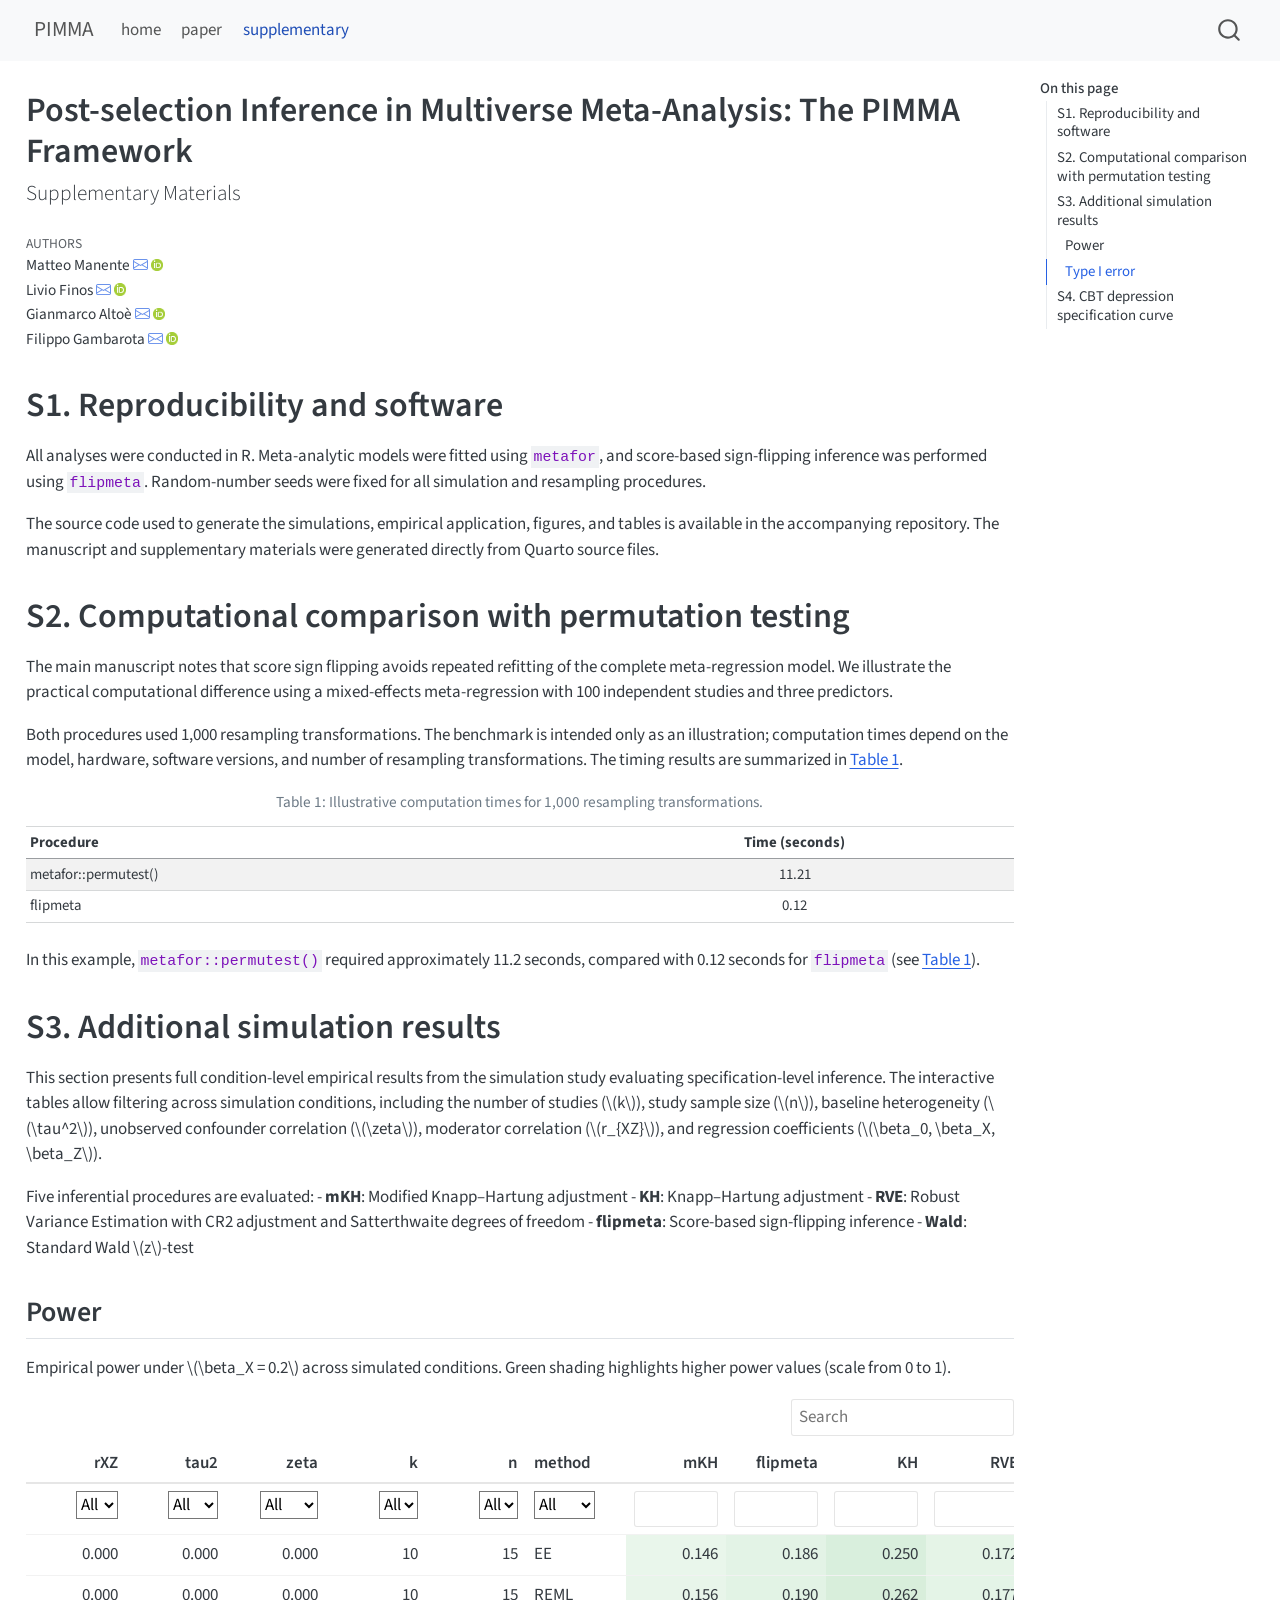
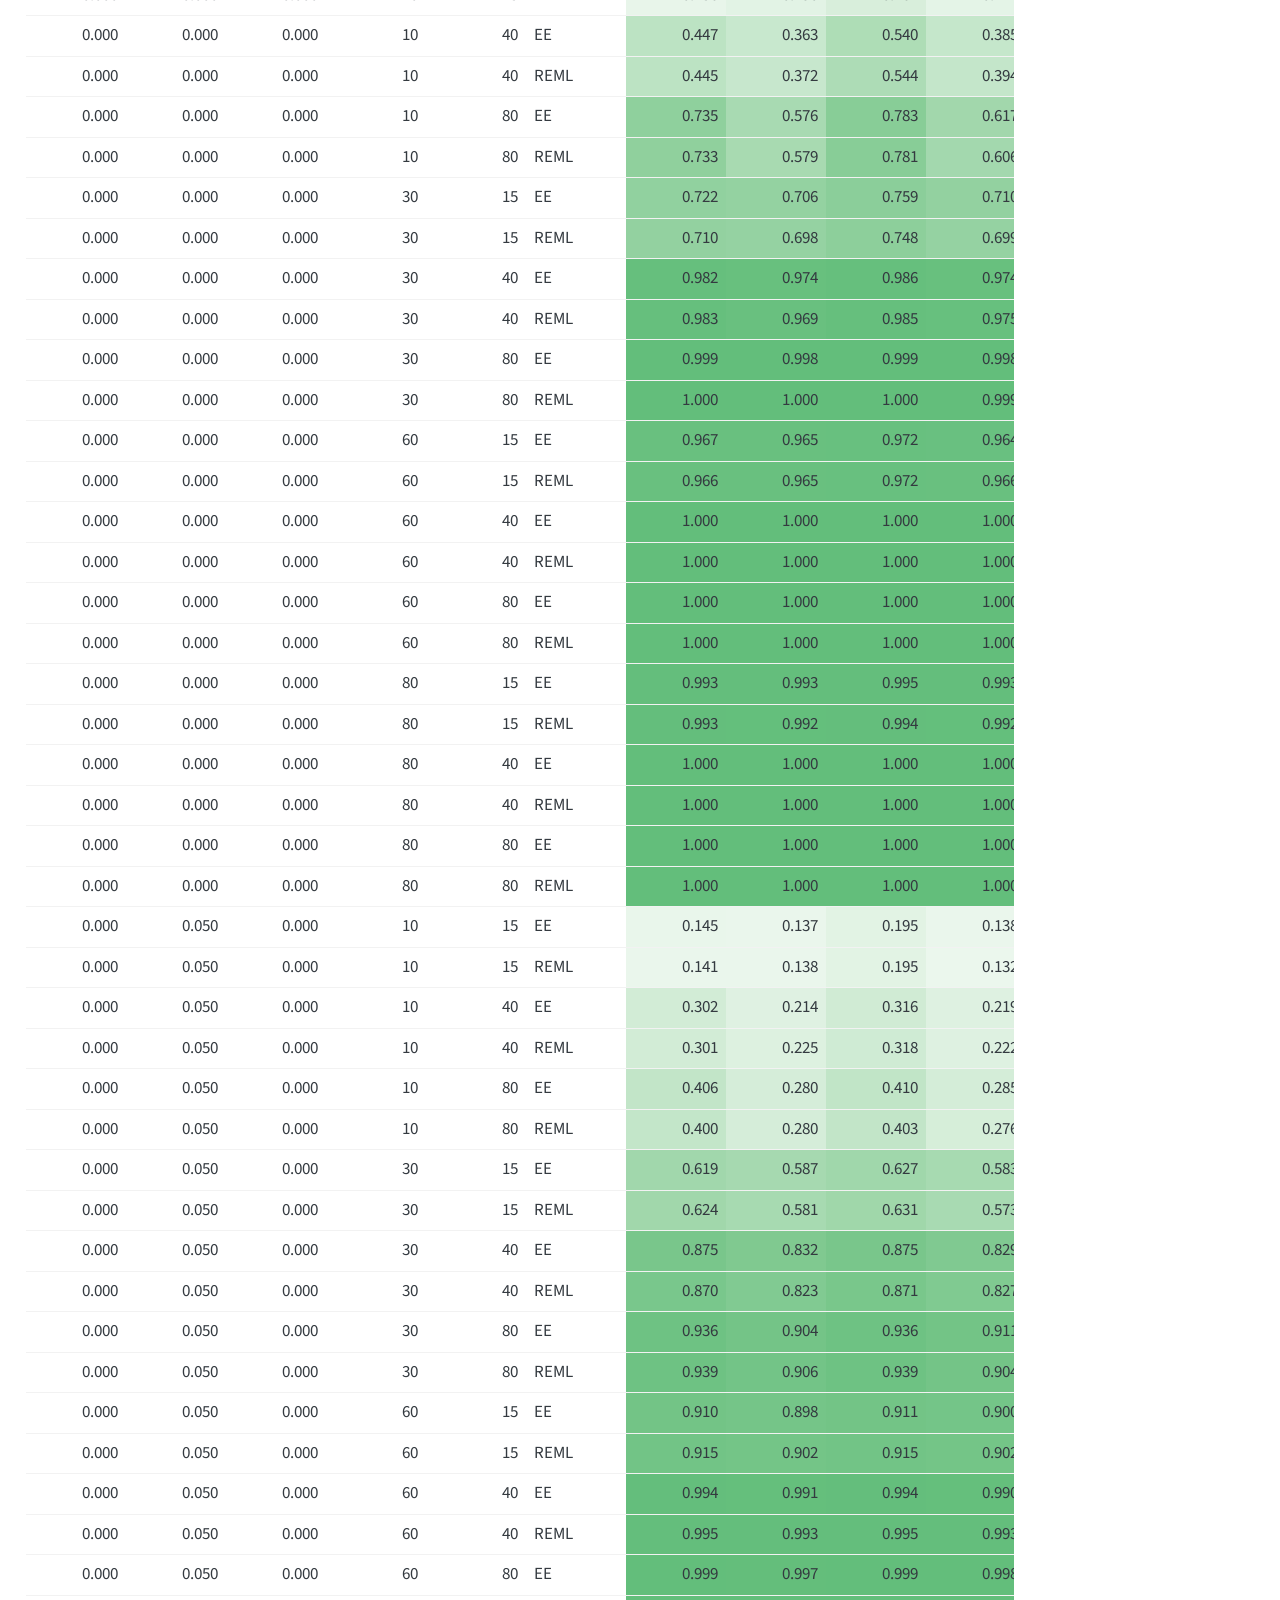
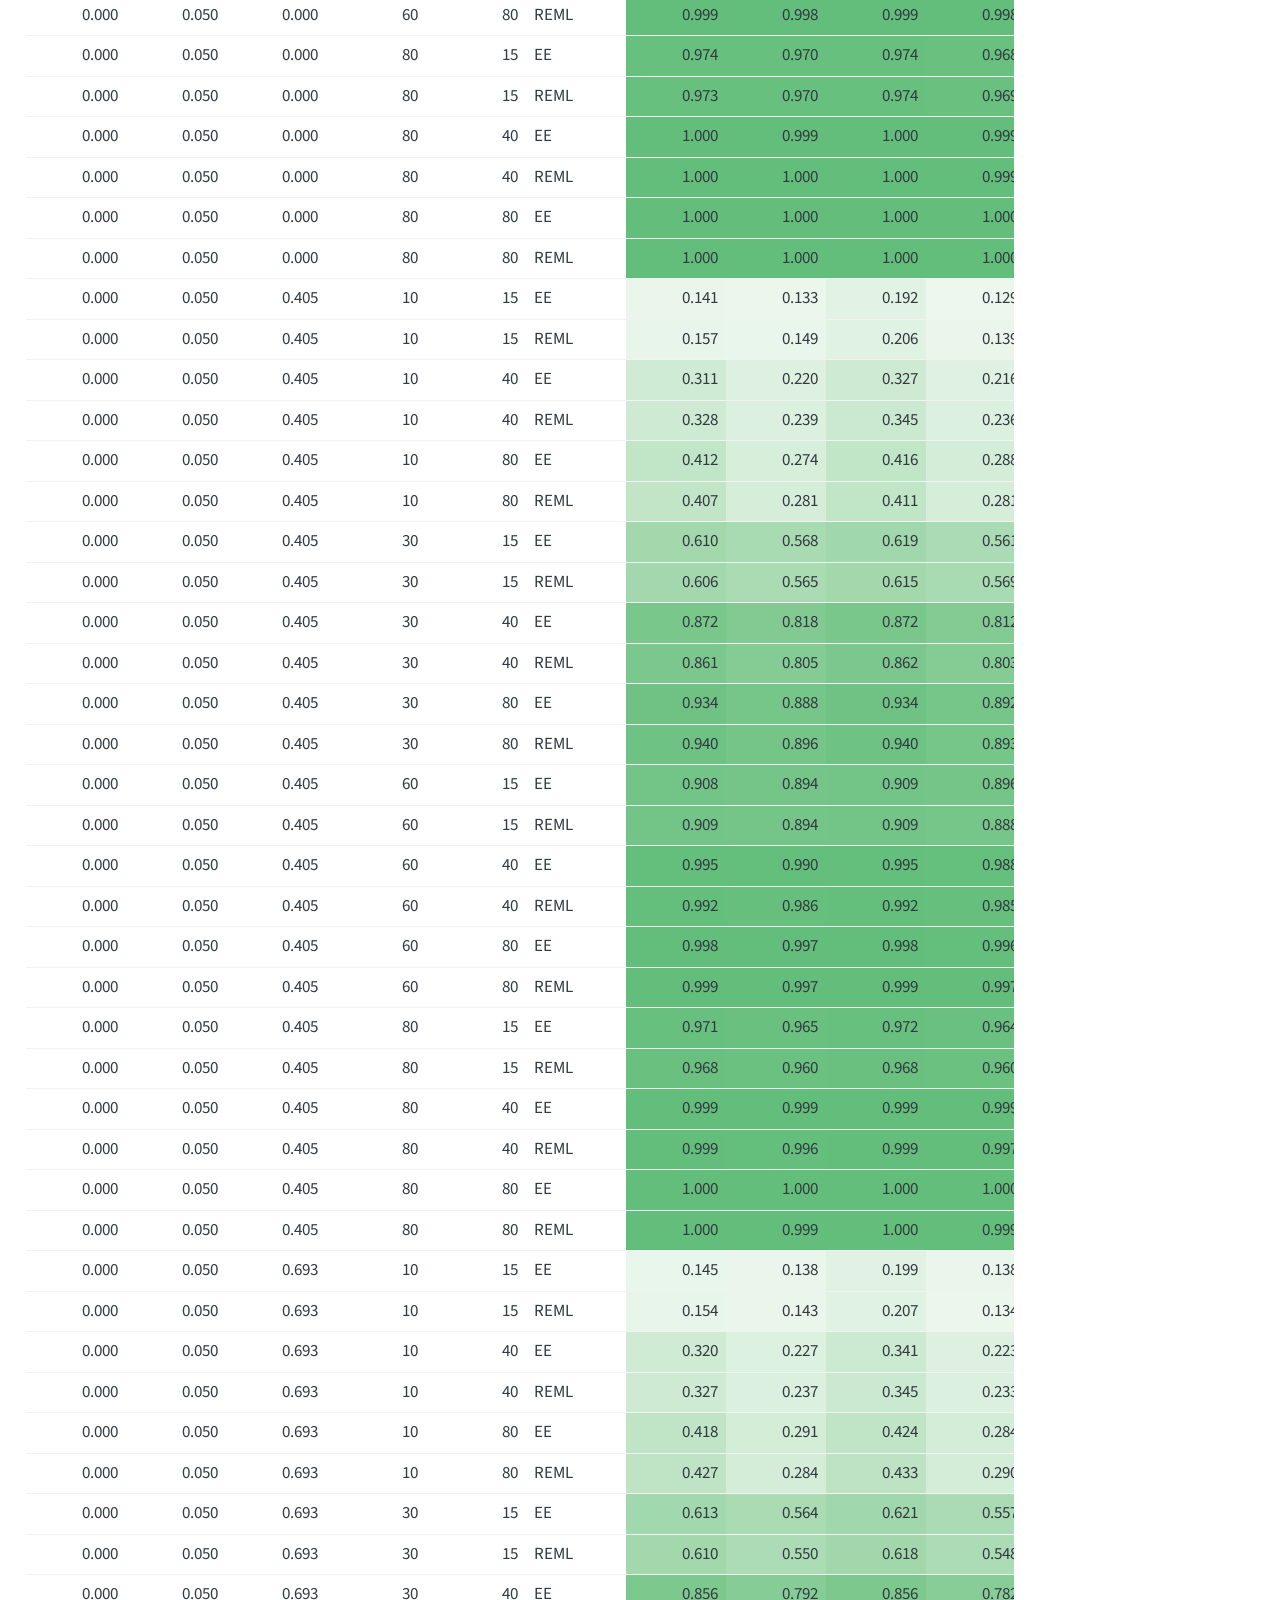
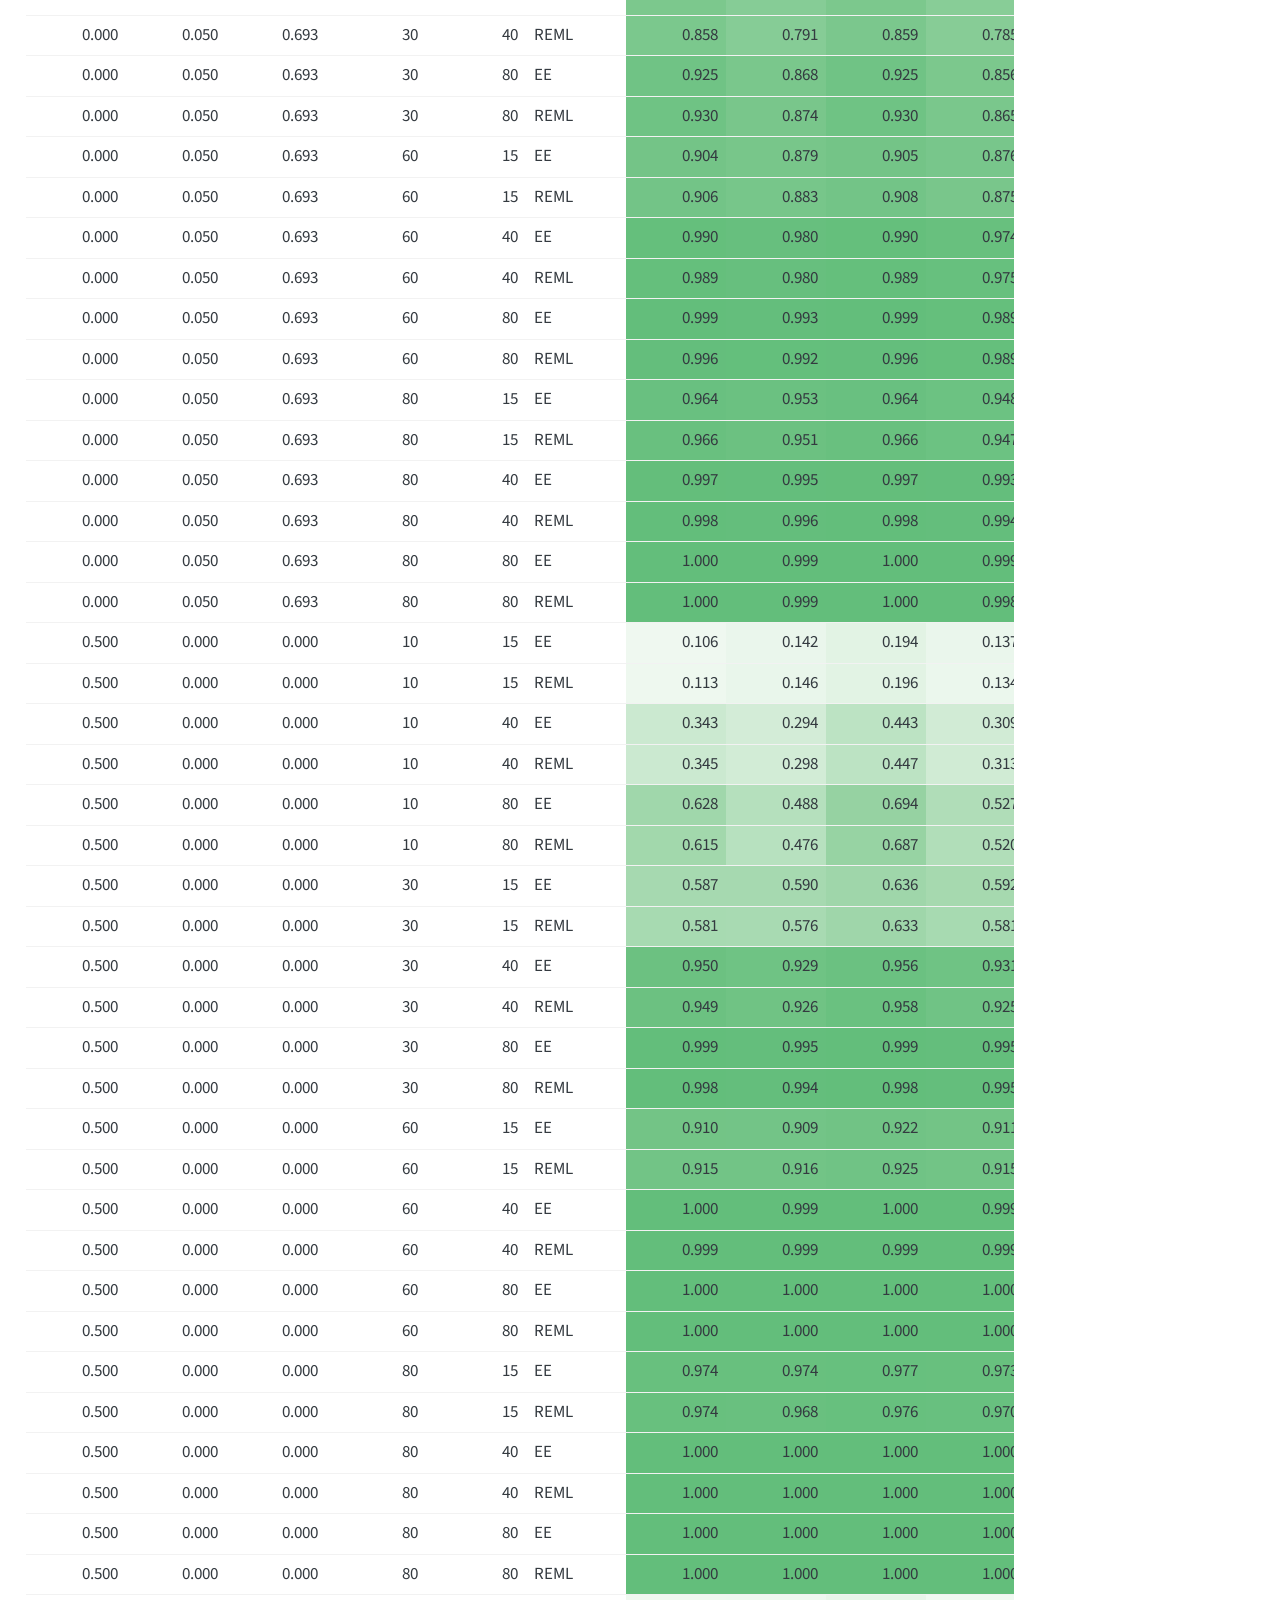
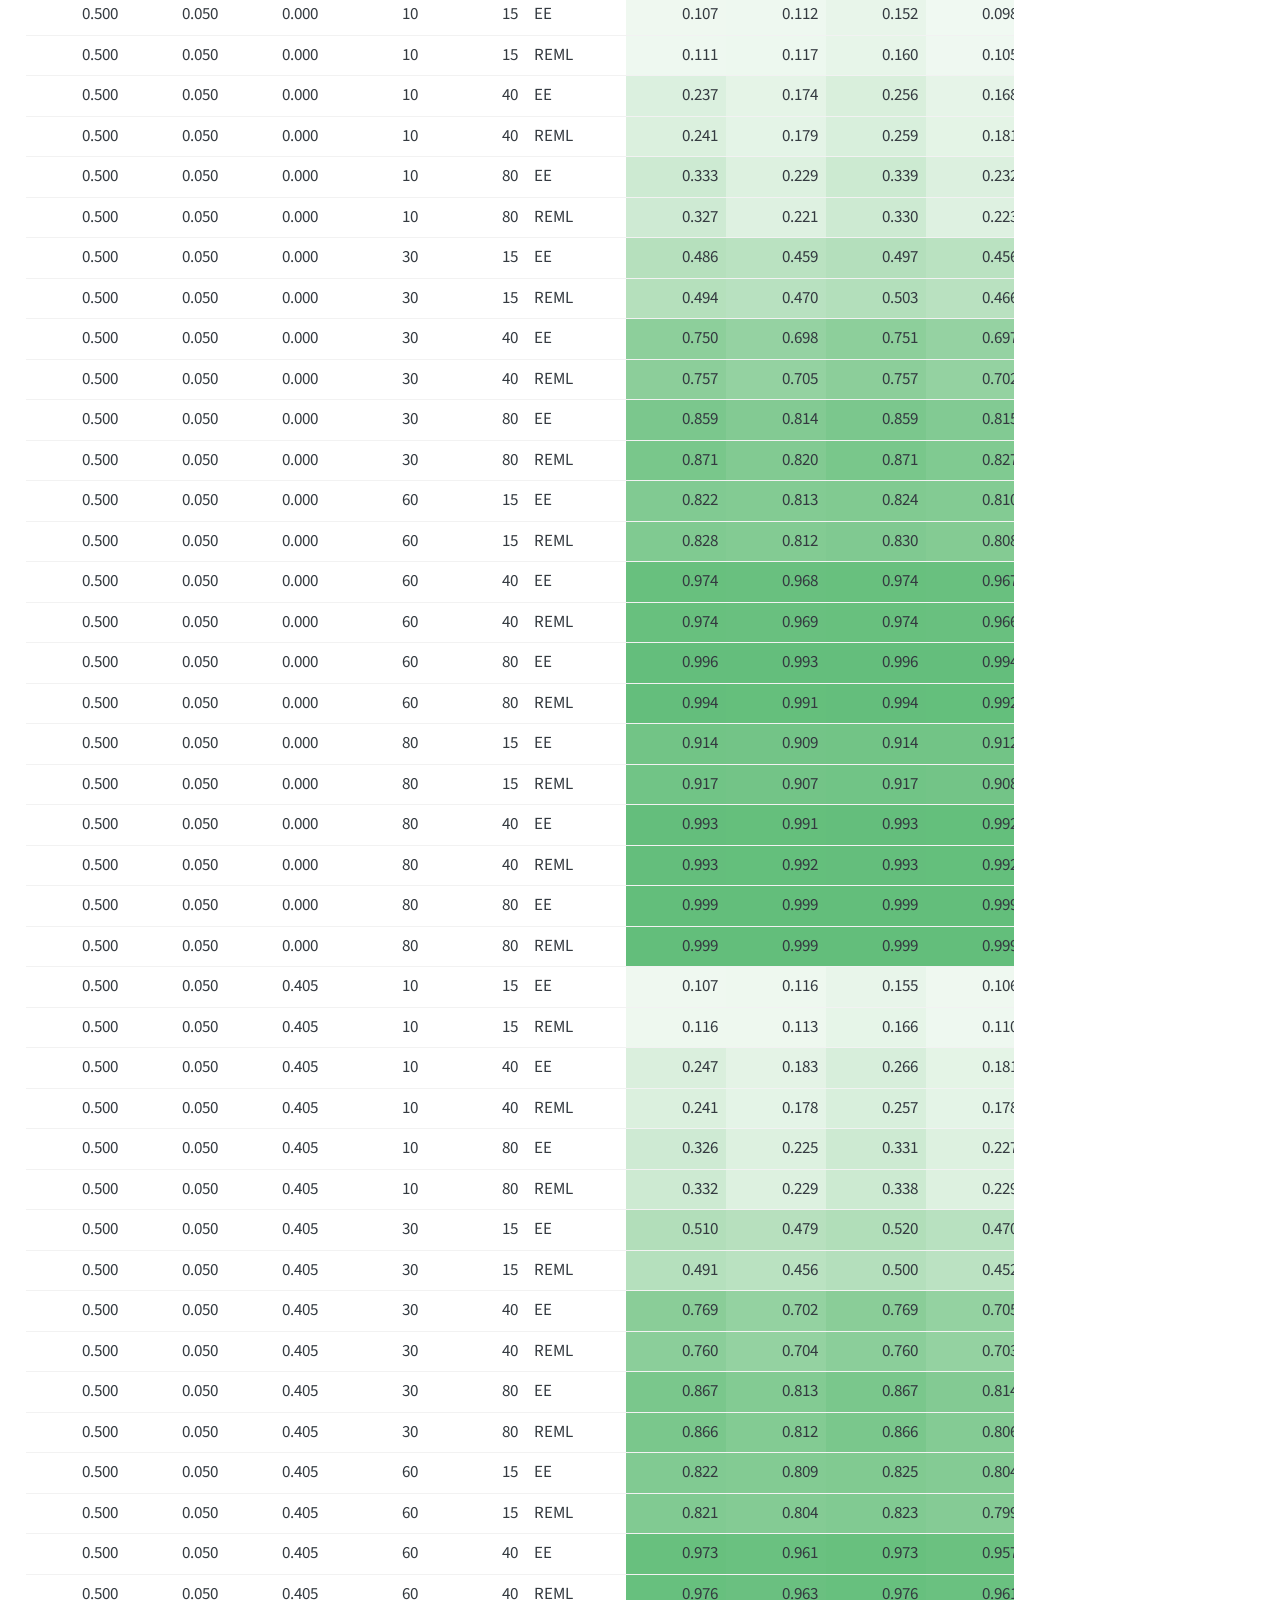
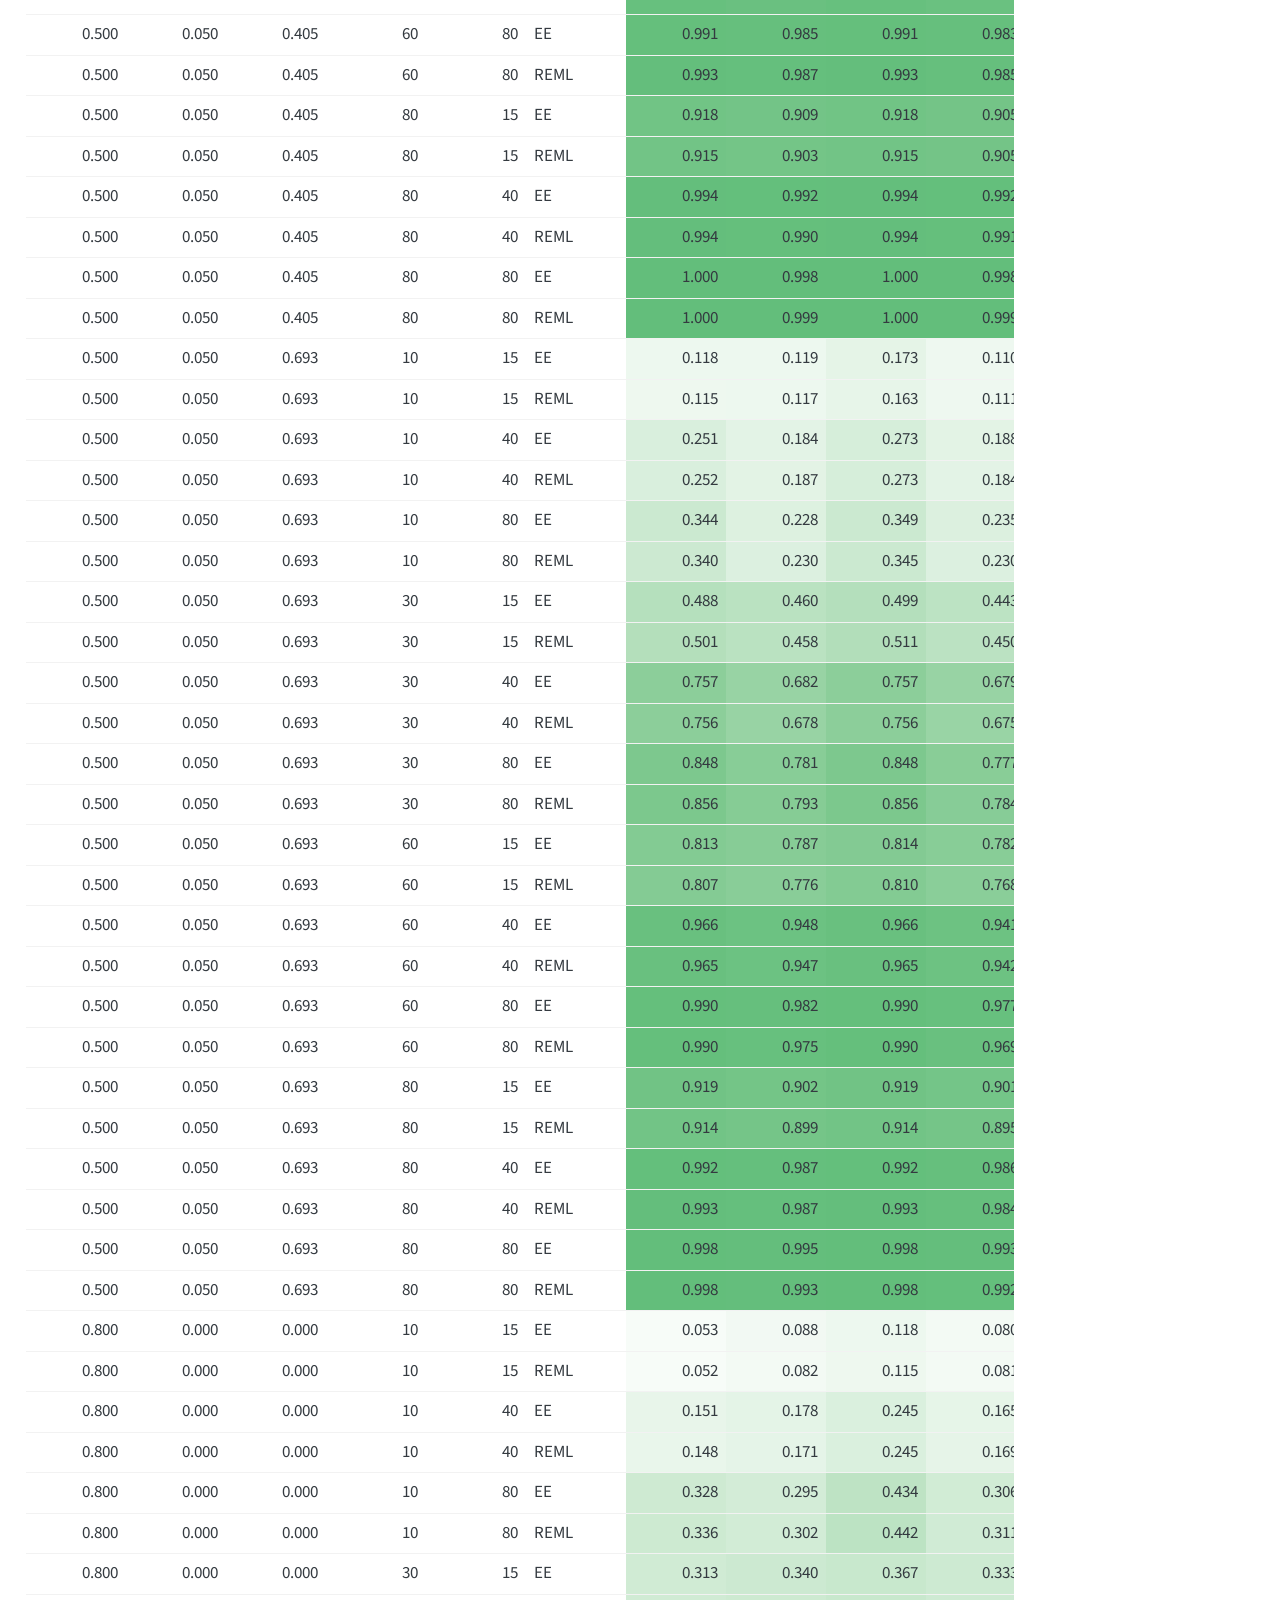
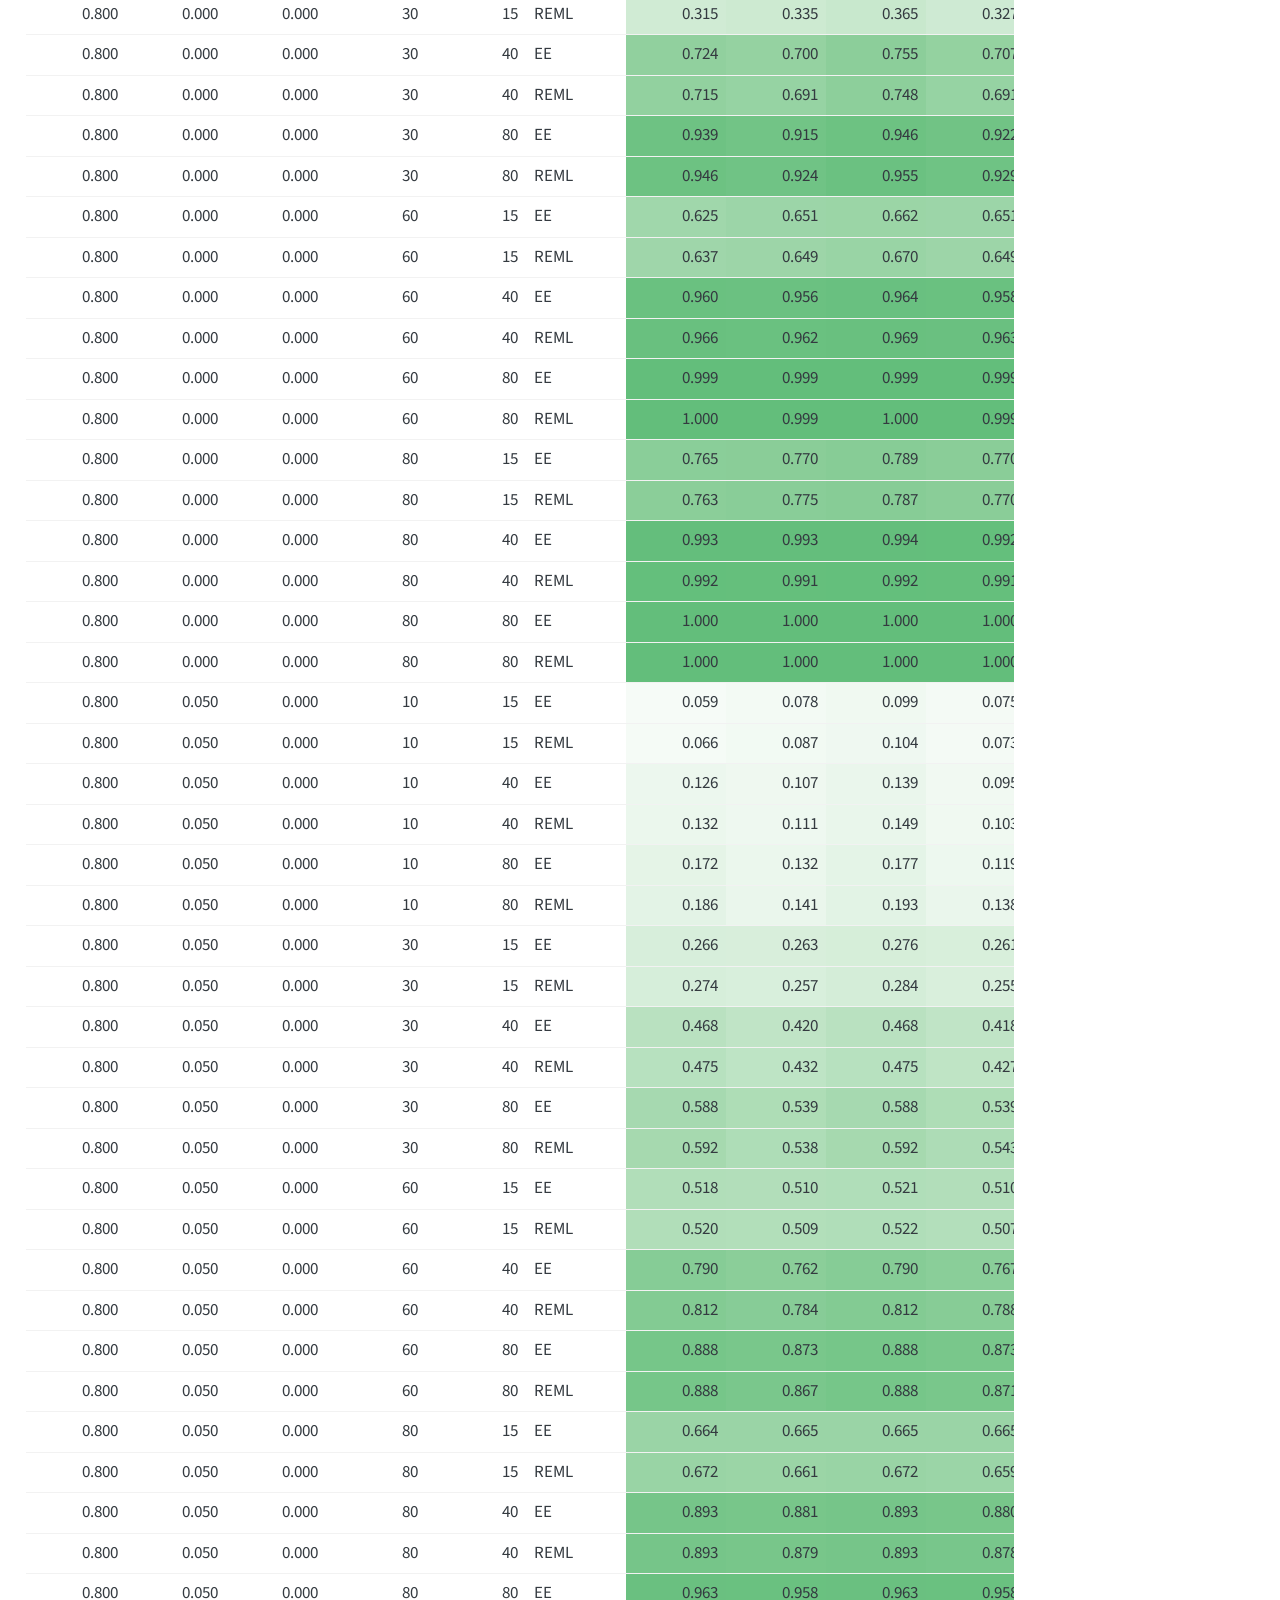
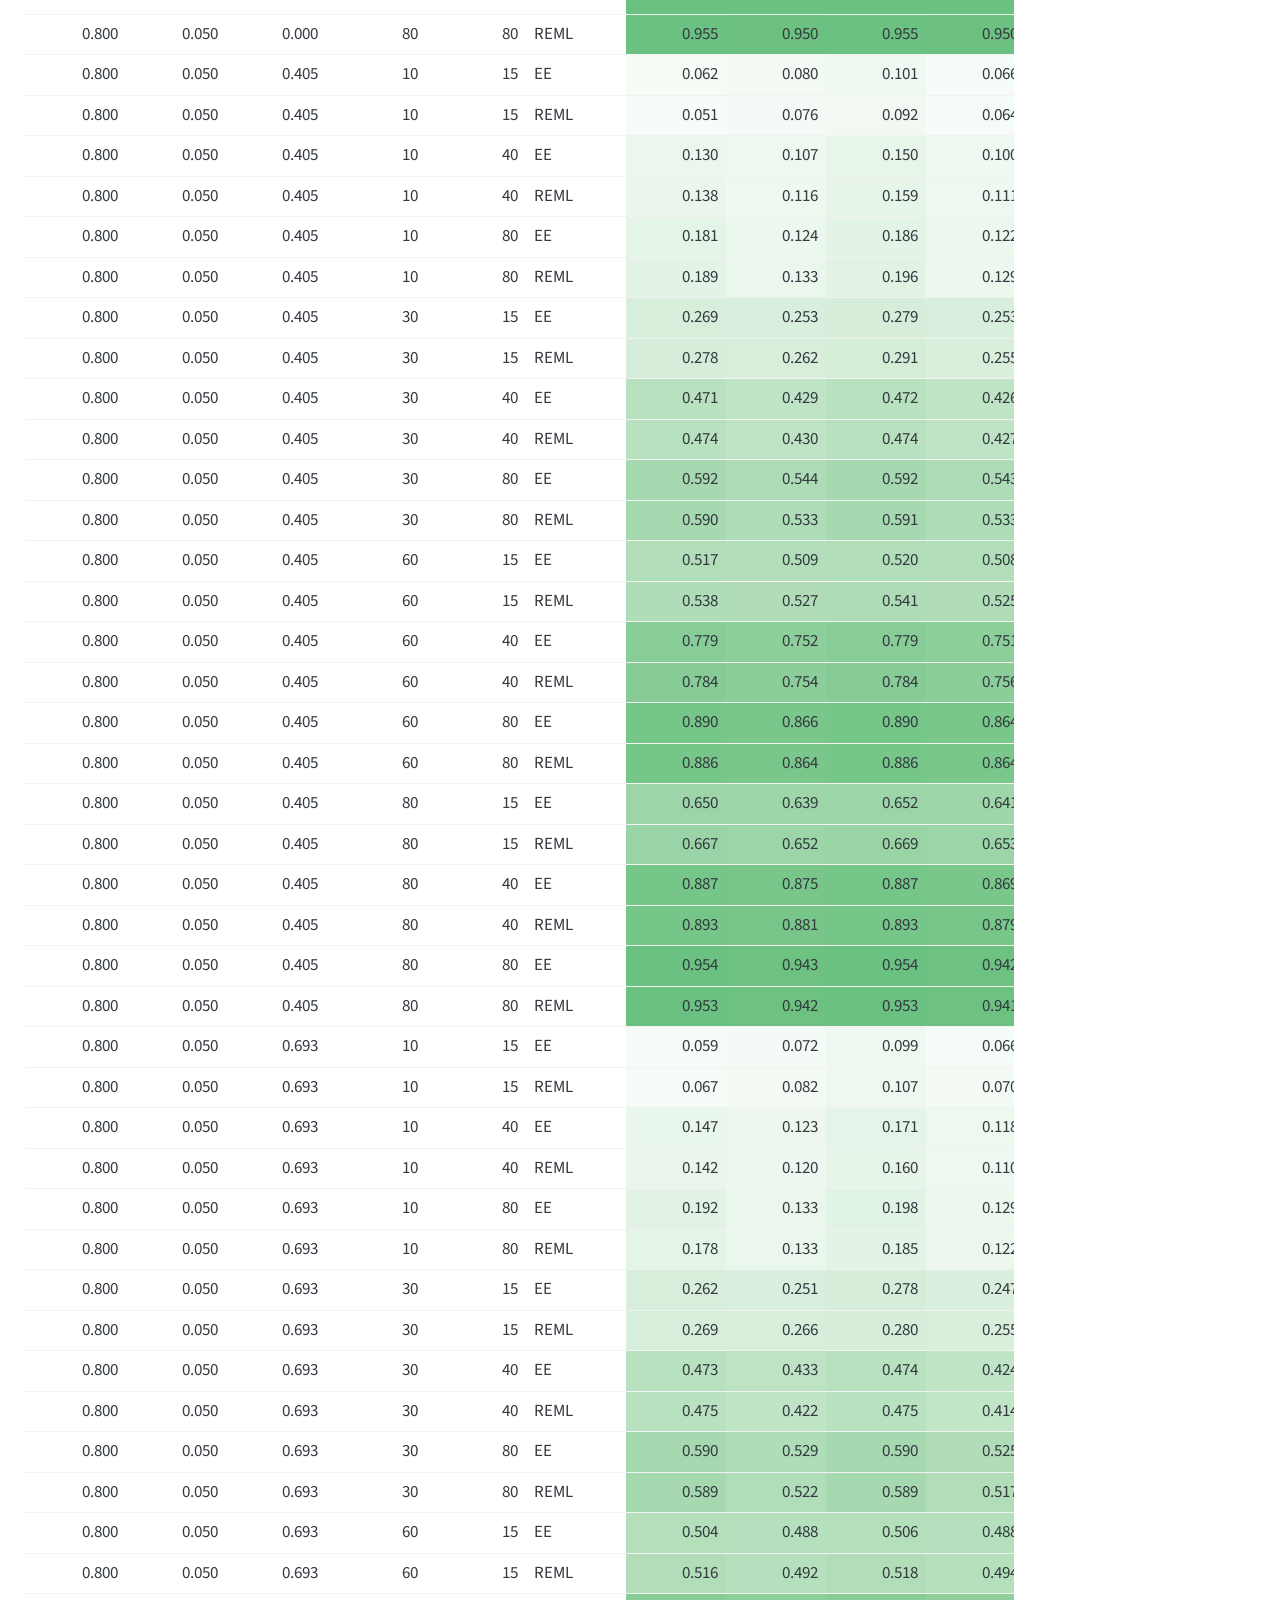
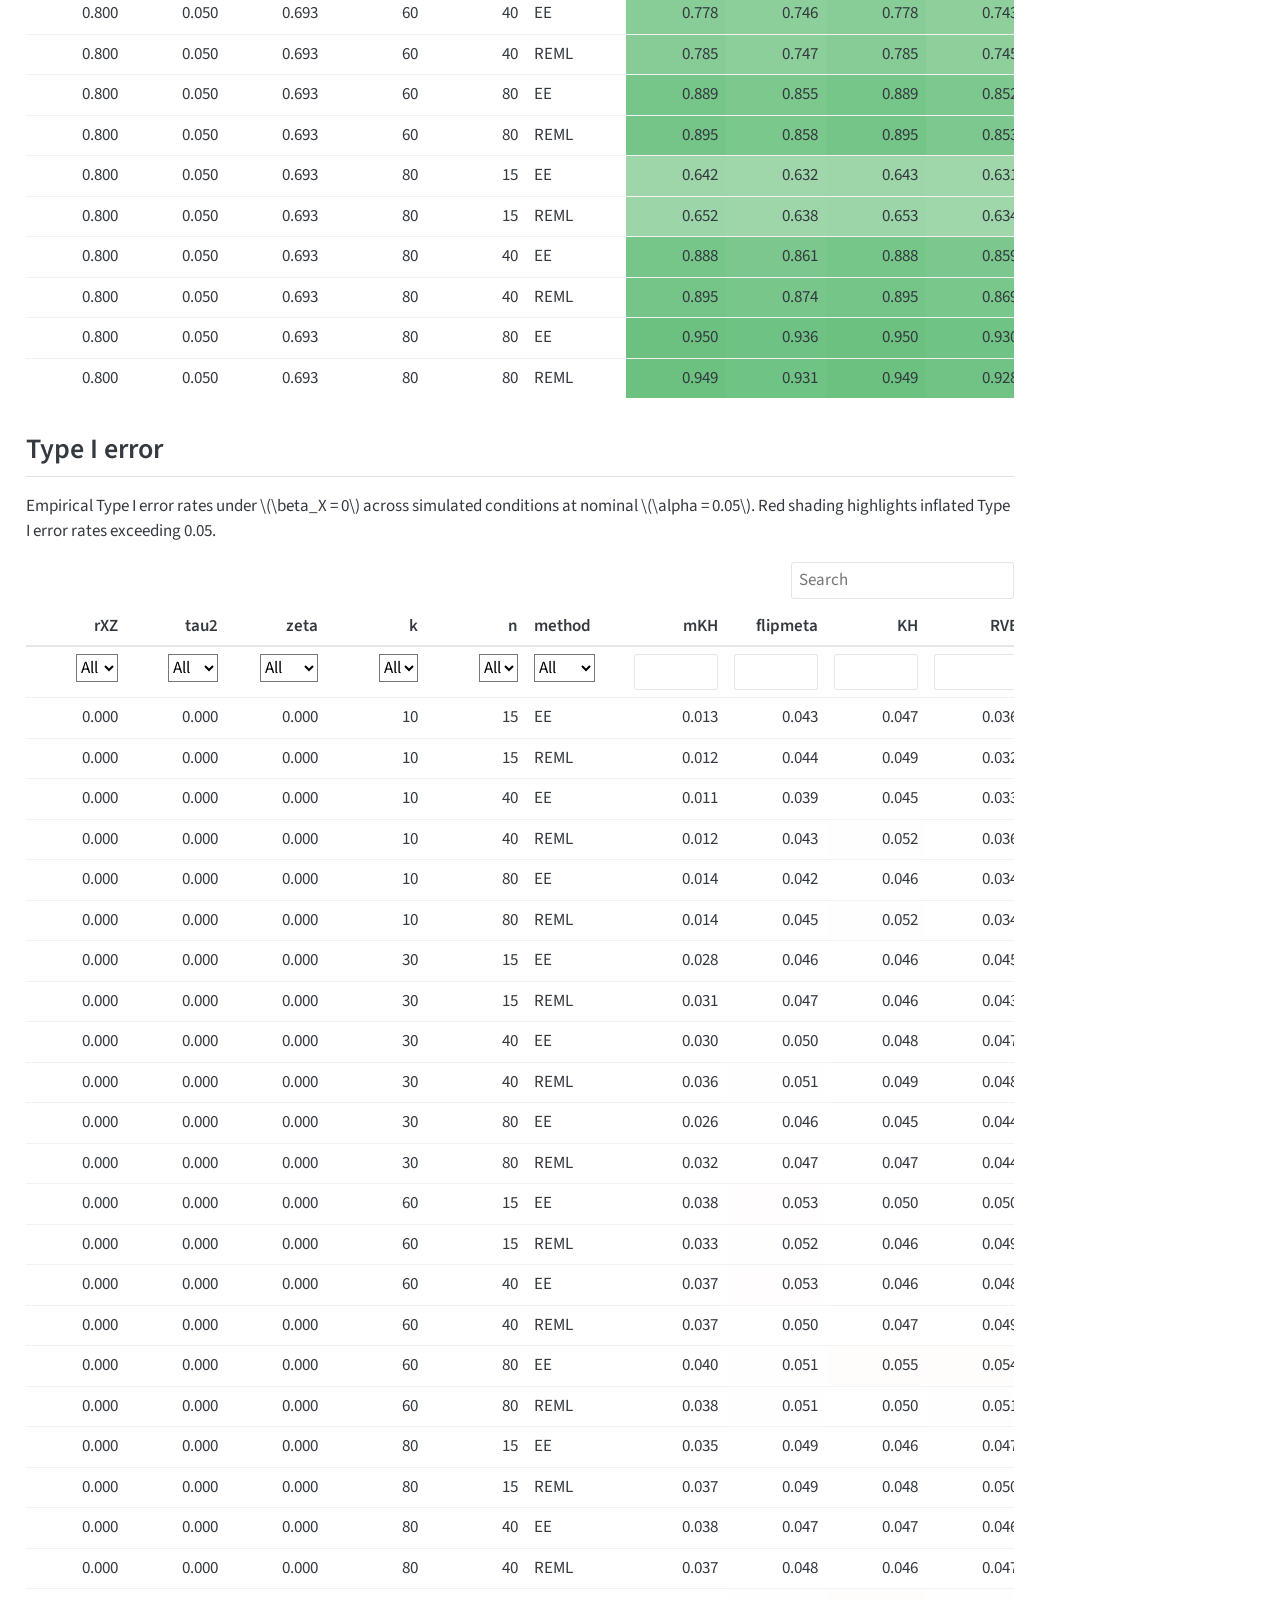
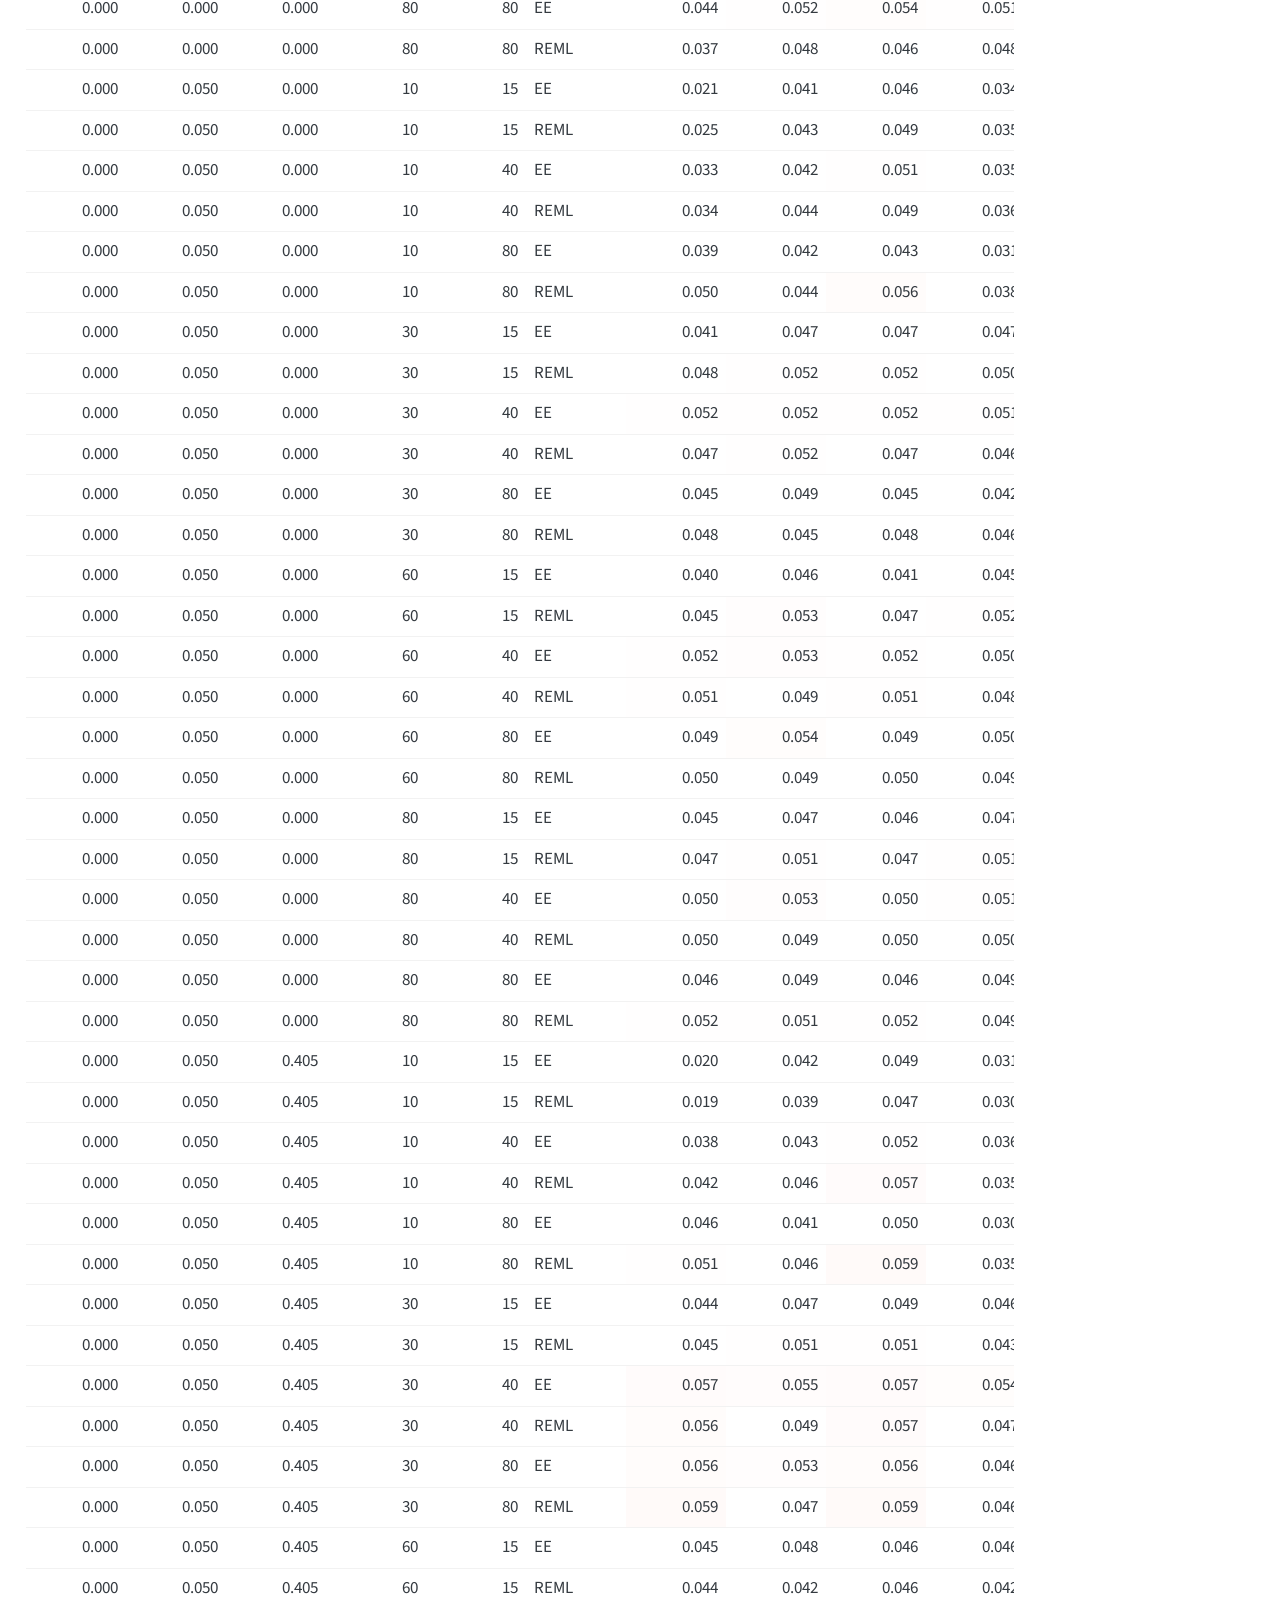
==== docs/paper/supplementary.html @ 1fa6198b "updating" ====
<!DOCTYPE html>
<html xmlns="http://www.w3.org/1999/xhtml" lang="en" xml:lang="en"><head>

<meta charset="utf-8">
<meta name="generator" content="quarto-1.8.21">

<meta name="viewport" content="width=device-width, initial-scale=1.0, user-scalable=yes">

<meta name="author" content="Matteo Manente">
<meta name="author" content="Livio Finos">
<meta name="author" content="Gianmarco Altoè">
<meta name="author" content="Filippo Gambarota">

<title>Post-selection Inference in Multiverse Meta-Analysis: The PIMMA Framework – PIMMA</title>
<style>
code{white-space: pre-wrap;}
span.smallcaps{font-variant: small-caps;}
div.columns{display: flex; gap: min(4vw, 1.5em);}
div.column{flex: auto; overflow-x: auto;}
div.hanging-indent{margin-left: 1.5em; text-indent: -1.5em;}
ul.task-list{list-style: none;}
ul.task-list li input[type="checkbox"] {
  width: 0.8em;
  margin: 0 0.8em 0.2em -1em; /* quarto-specific, see https://github.com/quarto-dev/quarto-cli/issues/4556 */ 
  vertical-align: middle;
}
</style>


<script src="../site_libs/quarto-nav/quarto-nav.js"></script>
<script src="../site_libs/quarto-nav/headroom.min.js"></script>
<script src="../site_libs/clipboard/clipboard.min.js"></script>
<script src="../site_libs/quarto-search/autocomplete.umd.js"></script>
<script src="../site_libs/quarto-search/fuse.min.js"></script>
<script src="../site_libs/quarto-search/quarto-search.js"></script>
<meta name="quarto:offset" content="../">
<script src="../site_libs/quarto-html/quarto.js" type="module"></script>
<script src="../site_libs/quarto-html/tabsets/tabsets.js" type="module"></script>
<script src="../site_libs/quarto-html/axe/axe-check.js" type="module"></script>
<script src="../site_libs/quarto-html/popper.min.js"></script>
<script src="../site_libs/quarto-html/tippy.umd.min.js"></script>
<script src="../site_libs/quarto-html/anchor.min.js"></script>
<link href="../site_libs/quarto-html/tippy.css" rel="stylesheet">
<link href="../site_libs/quarto-html/quarto-syntax-highlighting-ea1d7ac60288e0f1efdbc993fd8432ae.css" rel="stylesheet" id="quarto-text-highlighting-styles">
<script src="../site_libs/bootstrap/bootstrap.min.js"></script>
<link href="../site_libs/bootstrap/bootstrap-icons.css" rel="stylesheet">
<link href="../site_libs/bootstrap/bootstrap-f19e7d5554ef64bd513e5d5f531902cb.min.css" rel="stylesheet" append-hash="true" id="quarto-bootstrap" data-mode="light">
<script id="quarto-search-options" type="application/json">{
  "location": "navbar",
  "copy-button": false,
  "collapse-after": 3,
  "panel-placement": "end",
  "type": "overlay",
  "limit": 50,
  "keyboard-shortcut": [
    "f",
    "/",
    "s"
  ],
  "show-item-context": false,
  "language": {
    "search-no-results-text": "No results",
    "search-matching-documents-text": "matching documents",
    "search-copy-link-title": "Copy link to search",
    "search-hide-matches-text": "Hide additional matches",
    "search-more-match-text": "more match in this document",
    "search-more-matches-text": "more matches in this document",
    "search-clear-button-title": "Clear",
    "search-text-placeholder": "",
    "search-detached-cancel-button-title": "Cancel",
    "search-submit-button-title": "Submit",
    "search-label": "Search"
  }
}</script>
<script src="../site_libs/core-js-2.5.3/shim.min.js"></script>
<script src="../site_libs/react-18.2.0/react.min.js"></script>
<script src="../site_libs/react-18.2.0/react-dom.min.js"></script>
<script src="../site_libs/reactwidget-2.0.0/react-tools.js"></script>
<link href="../site_libs/htmltools-fill-0.5.9/fill.css" rel="stylesheet">
<script src="../site_libs/htmlwidgets-1.6.4/htmlwidgets.js"></script>
<link href="../site_libs/reactable-0.4.5/reactable.css" rel="stylesheet">
<script src="../site_libs/reactable-binding-0.4.5/reactable.js"></script>

  <script src="https://cdnjs.cloudflare.com/polyfill/v3/polyfill.min.js?features=es6"></script>
  <script src="https://cdn.jsdelivr.net/npm/mathjax@3/es5/tex-chtml-full.js" type="text/javascript"></script>

<script type="text/javascript">
const typesetMath = (el) => {
  if (window.MathJax) {
    // MathJax Typeset
    window.MathJax.typeset([el]);
  } else if (window.katex) {
    // KaTeX Render
    var mathElements = el.getElementsByClassName("math");
    var macros = [];
    for (var i = 0; i < mathElements.length; i++) {
      var texText = mathElements[i].firstChild;
      if (mathElements[i].tagName == "SPAN" && texText && texText.data) {
        window.katex.render(texText.data, mathElements[i], {
          displayMode: mathElements[i].classList.contains('display'),
          throwOnError: false,
          macros: macros,
          fleqn: false
        });
      }
    }
  }
}
window.Quarto = {
  typesetMath
};
</script>

</head>

<body class="nav-fixed quarto-light">

<div id="quarto-search-results"></div>
  <header id="quarto-header" class="headroom fixed-top">
    <nav class="navbar navbar-expand-lg " data-bs-theme="dark">
      <div class="navbar-container container-fluid">
      <div class="navbar-brand-container mx-auto">
    <a href="../index.html" class="navbar-brand navbar-brand-logo">
    </a>
    <a class="navbar-brand" href="../index.html">
    <span class="navbar-title">PIMMA</span>
    </a>
  </div>
            <div id="quarto-search" class="" title="Search"></div>
          <button class="navbar-toggler" type="button" data-bs-toggle="collapse" data-bs-target="#navbarCollapse" aria-controls="navbarCollapse" role="menu" aria-expanded="false" aria-label="Toggle navigation" onclick="if (window.quartoToggleHeadroom) { window.quartoToggleHeadroom(); }">
  <span class="navbar-toggler-icon"></span>
</button>
          <div class="collapse navbar-collapse" id="navbarCollapse">
            <ul class="navbar-nav navbar-nav-scroll me-auto">
  <li class="nav-item">
    <a class="nav-link" href="../index.html"> 
<span class="menu-text">home</span></a>
  </li>  
  <li class="nav-item">
    <a class="nav-link" href="../paper/pimma.pdf"> 
<span class="menu-text">paper</span></a>
  </li>  
  <li class="nav-item">
    <a class="nav-link active" href="../paper/supplementary.html" aria-current="page"> 
<span class="menu-text">supplementary</span></a>
  </li>  
</ul>
          </div> <!-- /navcollapse -->
            <div class="quarto-navbar-tools">
</div>
      </div> <!-- /container-fluid -->
    </nav>
</header>
<!-- content -->
<div id="quarto-content" class="quarto-container page-columns page-rows-contents page-layout-full page-navbar">
<!-- sidebar -->
<!-- margin-sidebar -->
    <div id="quarto-margin-sidebar" class="sidebar margin-sidebar">
        <nav id="TOC" role="doc-toc" class="toc-active">
    <h2 id="toc-title">On this page</h2>
   
  <ul>
  <li><a href="#s1.-reproducibility-and-software" id="toc-s1.-reproducibility-and-software" class="nav-link active" data-scroll-target="#s1.-reproducibility-and-software">S1. Reproducibility and software</a></li>
  <li><a href="#s2.-computational-comparison-with-permutation-testing" id="toc-s2.-computational-comparison-with-permutation-testing" class="nav-link" data-scroll-target="#s2.-computational-comparison-with-permutation-testing">S2. Computational comparison with permutation testing</a></li>
  <li><a href="#s3.-additional-simulation-results" id="toc-s3.-additional-simulation-results" class="nav-link" data-scroll-target="#s3.-additional-simulation-results">S3. Additional simulation results</a>
  <ul class="collapse">
  <li><a href="#power" id="toc-power" class="nav-link" data-scroll-target="#power">Power</a></li>
  <li><a href="#type-i-error" id="toc-type-i-error" class="nav-link" data-scroll-target="#type-i-error">Type I error</a></li>
  </ul></li>
  <li><a href="#s4.-cbt-depression-specification-curve" id="toc-s4.-cbt-depression-specification-curve" class="nav-link" data-scroll-target="#s4.-cbt-depression-specification-curve">S4. CBT depression specification curve</a></li>
  </ul>
</nav>
    </div>
<!-- main -->
<main class="content column-page-left" id="quarto-document-content">

<header id="title-block-header" class="quarto-title-block default">
<div class="quarto-title">
<h1 class="title">Post-selection Inference in Multiverse Meta-Analysis: The PIMMA Framework</h1>
<p class="subtitle lead">Supplementary Materials</p>
</div>



<div class="quarto-title-meta column-page-left">

    <div>
    <div class="quarto-title-meta-heading">Authors</div>
    <div class="quarto-title-meta-contents">
             <p>Matteo Manente <a href="mailto:matteo.manente.3@studenti.unipd.it" class="quarto-title-author-email"><i class="bi bi-envelope"></i></a> <a href="https://orcid.org/0009-0009-3246-3476" class="quarto-title-author-orcid"> <img src="[data-uri]"></a></p>
             <p>Livio Finos <a href="mailto:livio.finos@unipd.it" class="quarto-title-author-email"><i class="bi bi-envelope"></i></a> <a href="https://orcid.org/0000-0003-3181-8078" class="quarto-title-author-orcid"> <img src="[data-uri]"></a></p>
             <p>Gianmarco Altoè <a href="mailto:gianmarco.altoe@unipd.it" class="quarto-title-author-email"><i class="bi bi-envelope"></i></a> <a href="https://orcid.org/0000-0003-1154-9528" class="quarto-title-author-orcid"> <img src="[data-uri]"></a></p>
             <p>Filippo Gambarota <a href="mailto:filippo.gambarota@unipd.it" class="quarto-title-author-email"><i class="bi bi-envelope"></i></a> <a href="https://orcid.org/0000-0002-6666-1747" class="quarto-title-author-orcid"> <img src="[data-uri]"></a></p>
          </div>
  </div>
    
  
    
  </div>
  


</header>


<section id="s1.-reproducibility-and-software" class="level1">
<h1>S1. Reproducibility and software</h1>
<p>All analyses were conducted in R. Meta-analytic models were fitted using <code>metafor</code>, and score-based sign-flipping inference was performed using <code>flipmeta</code>. Random-number seeds were fixed for all simulation and resampling procedures.</p>
<p>The source code used to generate the simulations, empirical application, figures, and tables is available in the accompanying repository. The manuscript and supplementary materials were generated directly from Quarto source files.</p>
</section>
<section id="s2.-computational-comparison-with-permutation-testing" class="level1">
<h1>S2. Computational comparison with permutation testing</h1>
<p>The main manuscript notes that score sign flipping avoids repeated refitting of the complete meta-regression model. We illustrate the practical computational difference using a mixed-effects meta-regression with 100 independent studies and three predictors.</p>
<p>Both procedures used 1,000 resampling transformations. The benchmark is intended only as an illustration; computation times depend on the model, hardware, software versions, and number of resampling transformations. The timing results are summarized in <a href="#tbl-computational-benchmark" class="quarto-xref">Table&nbsp;1</a>.</p>
<div class="cell" data-layout-align="center">
<div id="tbl-computational-benchmark" class="cell quarto-float quarto-figure quarto-figure-center anchored" data-layout-align="center">
<figure class="quarto-float quarto-float-tbl figure">
<figcaption class="quarto-float-caption-top quarto-float-caption quarto-float-tbl" id="tbl-computational-benchmark-caption-0ceaefa1-69ba-4598-a22c-09a6ac19f8ca">
Table&nbsp;1: Illustrative computation times for 1,000 resampling transformations.
</figcaption>
<div aria-describedby="tbl-computational-benchmark-caption-0ceaefa1-69ba-4598-a22c-09a6ac19f8ca">
<div class="cell-output-display">
<table class="do-not-create-environment cell caption-top table table-sm table-striped small">
<thead>
<tr class="header">
<th style="text-align: left;">Procedure</th>
<th style="text-align: center;">Time (seconds)</th>
</tr>
</thead>
<tbody>
<tr class="odd">
<td style="text-align: left;">metafor::permutest()</td>
<td style="text-align: center;">11.21</td>
</tr>
<tr class="even">
<td style="text-align: left;">flipmeta</td>
<td style="text-align: center;">0.12</td>
</tr>
</tbody>
</table>
</div>
</div>
</figure>
</div>
</div>
<p>In this example, <code>metafor::permutest()</code> required approximately 11.2 seconds, compared with 0.12 seconds for <code>flipmeta</code> (see <a href="#tbl-computational-benchmark" class="quarto-xref">Table&nbsp;1</a>).</p>
</section>
<section id="s3.-additional-simulation-results" class="level1">
<h1>S3. Additional simulation results</h1>
<p>This section presents full condition-level empirical results from the simulation study evaluating specification-level inference. The interactive tables allow filtering across simulation conditions, including the number of studies (<span class="math inline">\(k\)</span>), study sample size (<span class="math inline">\(n\)</span>), baseline heterogeneity (<span class="math inline">\(\tau^2\)</span>), unobserved confounder correlation (<span class="math inline">\(\zeta\)</span>), moderator correlation (<span class="math inline">\(r_{XZ}\)</span>), and regression coefficients (<span class="math inline">\(\beta_0, \beta_X, \beta_Z\)</span>).</p>
<p>Five inferential procedures are evaluated: - <strong>mKH</strong>: Modified Knapp–Hartung adjustment - <strong>KH</strong>: Knapp–Hartung adjustment - <strong>RVE</strong>: Robust Variance Estimation with CR2 adjustment and Satterthwaite degrees of freedom - <strong>flipmeta</strong>: Score-based sign-flipping inference - <strong>Wald</strong>: Standard Wald <span class="math inline">\(z\)</span>-test</p>
<section id="power" class="level2">
<h2 class="anchored" data-anchor-id="power">Power</h2>
<p>Empirical power under <span class="math inline">\(\beta_X = 0.2\)</span> across simulated conditions. Green shading highlights higher power values (scale from 0 to 1).</p>
<div class="cell" data-layout-align="center">
<div class="cell-output-display">
<div class="reactable html-widget html-fill-item" id="power-table" style="width:auto;height:auto;"></div>
<script type="application/json" data-for="power-table">{"x":{"tag":{"name":"Reactable","attribs":{"data":{"rXZ":[0,0,0,0,0,0,0,0,0,0,0,0,0,0,0,0,0,0,0,0,0,0,0,0,0,0,0,0,0,0,0,0,0,0,0,0,0,0,0,0,0,0,0,0,0,0,0,0,0,0,0,0,0,0,0,0,0,0,0,0,0,0,0,0,0,0,0,0,0,0,0,0,0,0,0,0,0,0,0,0,0,0,0,0,0,0,0,0,0,0,0,0,0,0,0,0,0.5,0.5,0.5,0.5,0.5,0.5,0.5,0.5,0.5,0.5,0.5,0.5,0.5,0.5,0.5,0.5,0.5,0.5,0.5,0.5,0.5,0.5,0.5,0.5,0.5,0.5,0.5,0.5,0.5,0.5,0.5,0.5,0.5,0.5,0.5,0.5,0.5,0.5,0.5,0.5,0.5,0.5,0.5,0.5,0.5,0.5,0.5,0.5,0.5,0.5,0.5,0.5,0.5,0.5,0.5,0.5,0.5,0.5,0.5,0.5,0.5,0.5,0.5,0.5,0.5,0.5,0.5,0.5,0.5,0.5,0.5,0.5,0.5,0.5,0.5,0.5,0.5,0.5,0.5,0.5,0.5,0.5,0.5,0.5,0.5,0.5,0.5,0.5,0.5,0.5,0.5,0.5,0.5,0.5,0.5,0.5,0.8,0.8,0.8,0.8,0.8,0.8,0.8,0.8,0.8,0.8,0.8,0.8,0.8,0.8,0.8,0.8,0.8,0.8,0.8,0.8,0.8,0.8,0.8,0.8,0.8,0.8,0.8,0.8,0.8,0.8,0.8,0.8,0.8,0.8,0.8,0.8,0.8,0.8,0.8,0.8,0.8,0.8,0.8,0.8,0.8,0.8,0.8,0.8,0.8,0.8,0.8,0.8,0.8,0.8,0.8,0.8,0.8,0.8,0.8,0.8,0.8,0.8,0.8,0.8,0.8,0.8,0.8,0.8,0.8,0.8,0.8,0.8,0.8,0.8,0.8,0.8,0.8,0.8,0.8,0.8,0.8,0.8,0.8,0.8,0.8,0.8,0.8,0.8,0.8,0.8,0.8,0.8,0.8,0.8,0.8,0.8],"tau2":[0,0,0,0,0,0,0,0,0,0,0,0,0,0,0,0,0,0,0,0,0,0,0,0,0.05,0.05,0.05,0.05,0.05,0.05,0.05,0.05,0.05,0.05,0.05,0.05,0.05,0.05,0.05,0.05,0.05,0.05,0.05,0.05,0.05,0.05,0.05,0.05,0.05,0.05,0.05,0.05,0.05,0.05,0.05,0.05,0.05,0.05,0.05,0.05,0.05,0.05,0.05,0.05,0.05,0.05,0.05,0.05,0.05,0.05,0.05,0.05,0.05,0.05,0.05,0.05,0.05,0.05,0.05,0.05,0.05,0.05,0.05,0.05,0.05,0.05,0.05,0.05,0.05,0.05,0.05,0.05,0.05,0.05,0.05,0.05,0,0,0,0,0,0,0,0,0,0,0,0,0,0,0,0,0,0,0,0,0,0,0,0,0.05,0.05,0.05,0.05,0.05,0.05,0.05,0.05,0.05,0.05,0.05,0.05,0.05,0.05,0.05,0.05,0.05,0.05,0.05,0.05,0.05,0.05,0.05,0.05,0.05,0.05,0.05,0.05,0.05,0.05,0.05,0.05,0.05,0.05,0.05,0.05,0.05,0.05,0.05,0.05,0.05,0.05,0.05,0.05,0.05,0.05,0.05,0.05,0.05,0.05,0.05,0.05,0.05,0.05,0.05,0.05,0.05,0.05,0.05,0.05,0.05,0.05,0.05,0.05,0.05,0.05,0.05,0.05,0.05,0.05,0.05,0.05,0,0,0,0,0,0,0,0,0,0,0,0,0,0,0,0,0,0,0,0,0,0,0,0,0.05,0.05,0.05,0.05,0.05,0.05,0.05,0.05,0.05,0.05,0.05,0.05,0.05,0.05,0.05,0.05,0.05,0.05,0.05,0.05,0.05,0.05,0.05,0.05,0.05,0.05,0.05,0.05,0.05,0.05,0.05,0.05,0.05,0.05,0.05,0.05,0.05,0.05,0.05,0.05,0.05,0.05,0.05,0.05,0.05,0.05,0.05,0.05,0.05,0.05,0.05,0.05,0.05,0.05,0.05,0.05,0.05,0.05,0.05,0.05,0.05,0.05,0.05,0.05,0.05,0.05,0.05,0.05,0.05,0.05,0.05,0.05],"zeta":[0,0,0,0,0,0,0,0,0,0,0,0,0,0,0,0,0,0,0,0,0,0,0,0,0,0,0,0,0,0,0,0,0,0,0,0,0,0,0,0,0,0,0,0,0,0,0,0,0.405,0.405,0.405,0.405,0.405,0.405,0.405,0.405,0.405,0.405,0.405,0.405,0.405,0.405,0.405,0.405,0.405,0.405,0.405,0.405,0.405,0.405,0.405,0.405,0.693,0.693,0.693,0.693,0.693,0.693,0.693,0.693,0.693,0.693,0.693,0.693,0.693,0.693,0.693,0.693,0.693,0.693,0.693,0.693,0.693,0.693,0.693,0.693,0,0,0,0,0,0,0,0,0,0,0,0,0,0,0,0,0,0,0,0,0,0,0,0,0,0,0,0,0,0,0,0,0,0,0,0,0,0,0,0,0,0,0,0,0,0,0,0,0.405,0.405,0.405,0.405,0.405,0.405,0.405,0.405,0.405,0.405,0.405,0.405,0.405,0.405,0.405,0.405,0.405,0.405,0.405,0.405,0.405,0.405,0.405,0.405,0.693,0.693,0.693,0.693,0.693,0.693,0.693,0.693,0.693,0.693,0.693,0.693,0.693,0.693,0.693,0.693,0.693,0.693,0.693,0.693,0.693,0.693,0.693,0.693,0,0,0,0,0,0,0,0,0,0,0,0,0,0,0,0,0,0,0,0,0,0,0,0,0,0,0,0,0,0,0,0,0,0,0,0,0,0,0,0,0,0,0,0,0,0,0,0,0.405,0.405,0.405,0.405,0.405,0.405,0.405,0.405,0.405,0.405,0.405,0.405,0.405,0.405,0.405,0.405,0.405,0.405,0.405,0.405,0.405,0.405,0.405,0.405,0.693,0.693,0.693,0.693,0.693,0.693,0.693,0.693,0.693,0.693,0.693,0.693,0.693,0.693,0.693,0.693,0.693,0.693,0.693,0.693,0.693,0.693,0.693,0.693],"k":[10,10,10,10,10,10,30,30,30,30,30,30,60,60,60,60,60,60,80,80,80,80,80,80,10,10,10,10,10,10,30,30,30,30,30,30,60,60,60,60,60,60,80,80,80,80,80,80,10,10,10,10,10,10,30,30,30,30,30,30,60,60,60,60,60,60,80,80,80,80,80,80,10,10,10,10,10,10,30,30,30,30,30,30,60,60,60,60,60,60,80,80,80,80,80,80,10,10,10,10,10,10,30,30,30,30,30,30,60,60,60,60,60,60,80,80,80,80,80,80,10,10,10,10,10,10,30,30,30,30,30,30,60,60,60,60,60,60,80,80,80,80,80,80,10,10,10,10,10,10,30,30,30,30,30,30,60,60,60,60,60,60,80,80,80,80,80,80,10,10,10,10,10,10,30,30,30,30,30,30,60,60,60,60,60,60,80,80,80,80,80,80,10,10,10,10,10,10,30,30,30,30,30,30,60,60,60,60,60,60,80,80,80,80,80,80,10,10,10,10,10,10,30,30,30,30,30,30,60,60,60,60,60,60,80,80,80,80,80,80,10,10,10,10,10,10,30,30,30,30,30,30,60,60,60,60,60,60,80,80,80,80,80,80,10,10,10,10,10,10,30,30,30,30,30,30,60,60,60,60,60,60,80,80,80,80,80,80],"n":[15,15,40,40,80,80,15,15,40,40,80,80,15,15,40,40,80,80,15,15,40,40,80,80,15,15,40,40,80,80,15,15,40,40,80,80,15,15,40,40,80,80,15,15,40,40,80,80,15,15,40,40,80,80,15,15,40,40,80,80,15,15,40,40,80,80,15,15,40,40,80,80,15,15,40,40,80,80,15,15,40,40,80,80,15,15,40,40,80,80,15,15,40,40,80,80,15,15,40,40,80,80,15,15,40,40,80,80,15,15,40,40,80,80,15,15,40,40,80,80,15,15,40,40,80,80,15,15,40,40,80,80,15,15,40,40,80,80,15,15,40,40,80,80,15,15,40,40,80,80,15,15,40,40,80,80,15,15,40,40,80,80,15,15,40,40,80,80,15,15,40,40,80,80,15,15,40,40,80,80,15,15,40,40,80,80,15,15,40,40,80,80,15,15,40,40,80,80,15,15,40,40,80,80,15,15,40,40,80,80,15,15,40,40,80,80,15,15,40,40,80,80,15,15,40,40,80,80,15,15,40,40,80,80,15,15,40,40,80,80,15,15,40,40,80,80,15,15,40,40,80,80,15,15,40,40,80,80,15,15,40,40,80,80,15,15,40,40,80,80,15,15,40,40,80,80,15,15,40,40,80,80,15,15,40,40,80,80],"method":["EE","REML","EE","REML","EE","REML","EE","REML","EE","REML","EE","REML","EE","REML","EE","REML","EE","REML","EE","REML","EE","REML","EE","REML","EE","REML","EE","REML","EE","REML","EE","REML","EE","REML","EE","REML","EE","REML","EE","REML","EE","REML","EE","REML","EE","REML","EE","REML","EE","REML","EE","REML","EE","REML","EE","REML","EE","REML","EE","REML","EE","REML","EE","REML","EE","REML","EE","REML","EE","REML","EE","REML","EE","REML","EE","REML","EE","REML","EE","REML","EE","REML","EE","REML","EE","REML","EE","REML","EE","REML","EE","REML","EE","REML","EE","REML","EE","REML","EE","REML","EE","REML","EE","REML","EE","REML","EE","REML","EE","REML","EE","REML","EE","REML","EE","REML","EE","REML","EE","REML","EE","REML","EE","REML","EE","REML","EE","REML","EE","REML","EE","REML","EE","REML","EE","REML","EE","REML","EE","REML","EE","REML","EE","REML","EE","REML","EE","REML","EE","REML","EE","REML","EE","REML","EE","REML","EE","REML","EE","REML","EE","REML","EE","REML","EE","REML","EE","REML","EE","REML","EE","REML","EE","REML","EE","REML","EE","REML","EE","REML","EE","REML","EE","REML","EE","REML","EE","REML","EE","REML","EE","REML","EE","REML","EE","REML","EE","REML","EE","REML","EE","REML","EE","REML","EE","REML","EE","REML","EE","REML","EE","REML","EE","REML","EE","REML","EE","REML","EE","REML","EE","REML","EE","REML","EE","REML","EE","REML","EE","REML","EE","REML","EE","REML","EE","REML","EE","REML","EE","REML","EE","REML","EE","REML","EE","REML","EE","REML","EE","REML","EE","REML","EE","REML","EE","REML","EE","REML","EE","REML","EE","REML","EE","REML","EE","REML","EE","REML","EE","REML","EE","REML","EE","REML","EE","REML","EE","REML","EE","REML","EE","REML","EE","REML","EE","REML","EE","REML"],"mKH":[0.146,0.156,0.447,0.445,0.735,0.733,0.722,0.71,0.982,0.983,0.999,1,0.967,0.966,1,1,1,1,0.993,0.993,1,1,1,1,0.145,0.141,0.302,0.301,0.406,0.4,0.619,0.624,0.875,0.87,0.936,0.939,0.91,0.915,0.994,0.995,0.999,0.999,0.974,0.973,1,1,1,1,0.141,0.157,0.311,0.328,0.412,0.407,0.61,0.606,0.872,0.861,0.934,0.94,0.908,0.909,0.995,0.992,0.998,0.999,0.971,0.968,0.999,0.999,1,1,0.145,0.154,0.32,0.327,0.418,0.427,0.613,0.61,0.856,0.858,0.925,0.93,0.904,0.906,0.99,0.989,0.999,0.996,0.964,0.966,0.997,0.998,1,1,0.106,0.113,0.343,0.345,0.628,0.615,0.587,0.581,0.95,0.949,0.999,0.998,0.91,0.915,1,0.999,1,1,0.974,0.974,1,1,1,1,0.107,0.111,0.237,0.241,0.333,0.327,0.486,0.494,0.75,0.757,0.859,0.871,0.822,0.828,0.974,0.974,0.996,0.994,0.914,0.917,0.993,0.993,0.999,0.999,0.107,0.116,0.247,0.241,0.326,0.332,0.51,0.491,0.769,0.76,0.867,0.866,0.822,0.821,0.973,0.976,0.991,0.993,0.918,0.915,0.994,0.994,1,1,0.118,0.115,0.251,0.252,0.344,0.34,0.488,0.501,0.757,0.756,0.848,0.856,0.813,0.807,0.966,0.965,0.99,0.99,0.919,0.914,0.992,0.993,0.998,0.998,0.053,0.052,0.151,0.148,0.328,0.336,0.313,0.315,0.724,0.715,0.939,0.946,0.625,0.637,0.96,0.966,0.999,1,0.765,0.763,0.993,0.992,1,1,0.059,0.066,0.126,0.132,0.172,0.186,0.266,0.274,0.468,0.475,0.588,0.592,0.518,0.52,0.79,0.812,0.888,0.888,0.664,0.672,0.893,0.893,0.963,0.955,0.062,0.051,0.13,0.138,0.181,0.189,0.269,0.278,0.471,0.474,0.592,0.59,0.517,0.538,0.779,0.784,0.89,0.886,0.65,0.667,0.887,0.893,0.954,0.953,0.059,0.067,0.147,0.142,0.192,0.178,0.262,0.269,0.473,0.475,0.59,0.589,0.504,0.516,0.778,0.785,0.889,0.895,0.642,0.652,0.888,0.895,0.95,0.949],"flipmeta":[0.186,0.19,0.363,0.372,0.576,0.579,0.706,0.698,0.974,0.969,0.998,1,0.965,0.965,1,1,1,1,0.993,0.992,1,1,1,1,0.137,0.138,0.214,0.225,0.28,0.28,0.587,0.581,0.832,0.823,0.904,0.906,0.898,0.902,0.991,0.993,0.997,0.998,0.97,0.97,0.999,1,1,1,0.133,0.149,0.22,0.239,0.274,0.281,0.568,0.565,0.818,0.805,0.888,0.896,0.894,0.894,0.99,0.986,0.997,0.997,0.965,0.96,0.999,0.996,1,0.999,0.138,0.143,0.227,0.237,0.291,0.284,0.564,0.55,0.792,0.791,0.868,0.874,0.879,0.883,0.98,0.98,0.993,0.992,0.953,0.951,0.995,0.996,0.999,0.999,0.142,0.146,0.294,0.298,0.488,0.476,0.59,0.576,0.929,0.926,0.995,0.994,0.909,0.916,0.999,0.999,1,1,0.974,0.968,1,1,1,1,0.112,0.117,0.174,0.179,0.229,0.221,0.459,0.47,0.698,0.705,0.814,0.82,0.813,0.812,0.968,0.969,0.993,0.991,0.909,0.907,0.991,0.992,0.999,0.999,0.116,0.113,0.183,0.178,0.225,0.229,0.479,0.456,0.702,0.704,0.813,0.812,0.809,0.804,0.961,0.963,0.985,0.987,0.909,0.903,0.992,0.99,0.998,0.999,0.119,0.117,0.184,0.187,0.228,0.23,0.46,0.458,0.682,0.678,0.781,0.793,0.787,0.776,0.948,0.947,0.982,0.975,0.902,0.899,0.987,0.987,0.995,0.993,0.088,0.082,0.178,0.171,0.295,0.302,0.34,0.335,0.7,0.691,0.915,0.924,0.651,0.649,0.956,0.962,0.999,0.999,0.77,0.775,0.993,0.991,1,1,0.078,0.087,0.107,0.111,0.132,0.141,0.263,0.257,0.42,0.432,0.539,0.538,0.51,0.509,0.762,0.784,0.873,0.867,0.665,0.661,0.881,0.879,0.958,0.95,0.08,0.076,0.107,0.116,0.124,0.133,0.253,0.262,0.429,0.43,0.544,0.533,0.509,0.527,0.752,0.754,0.866,0.864,0.639,0.652,0.875,0.881,0.943,0.942,0.072,0.082,0.123,0.12,0.133,0.133,0.251,0.266,0.433,0.422,0.529,0.522,0.488,0.492,0.746,0.747,0.855,0.858,0.632,0.638,0.861,0.874,0.936,0.931],"KH":[0.25,0.262,0.54,0.544,0.783,0.781,0.759,0.748,0.986,0.985,0.999,1,0.972,0.972,1,1,1,1,0.995,0.994,1,1,1,1,0.195,0.195,0.316,0.318,0.41,0.403,0.627,0.631,0.875,0.871,0.936,0.939,0.911,0.915,0.994,0.995,0.999,0.999,0.974,0.974,1,1,1,1,0.192,0.206,0.327,0.345,0.416,0.411,0.619,0.615,0.872,0.862,0.934,0.94,0.909,0.909,0.995,0.992,0.998,0.999,0.972,0.968,0.999,0.999,1,1,0.199,0.207,0.341,0.345,0.424,0.433,0.621,0.618,0.856,0.859,0.925,0.93,0.905,0.908,0.99,0.989,0.999,0.996,0.964,0.966,0.997,0.998,1,1,0.194,0.196,0.443,0.447,0.694,0.687,0.636,0.633,0.956,0.958,0.999,0.998,0.922,0.925,1,0.999,1,1,0.977,0.976,1,1,1,1,0.152,0.16,0.256,0.259,0.339,0.33,0.497,0.503,0.751,0.757,0.859,0.871,0.824,0.83,0.974,0.974,0.996,0.994,0.914,0.917,0.993,0.993,0.999,0.999,0.155,0.166,0.266,0.257,0.331,0.338,0.52,0.5,0.769,0.76,0.867,0.866,0.825,0.823,0.973,0.976,0.991,0.993,0.918,0.915,0.994,0.994,1,1,0.173,0.163,0.273,0.273,0.349,0.345,0.499,0.511,0.757,0.756,0.848,0.856,0.814,0.81,0.966,0.965,0.99,0.99,0.919,0.914,0.992,0.993,0.998,0.998,0.118,0.115,0.245,0.245,0.434,0.442,0.367,0.365,0.755,0.748,0.946,0.955,0.662,0.67,0.964,0.969,0.999,1,0.789,0.787,0.994,0.992,1,1,0.099,0.104,0.139,0.149,0.177,0.193,0.276,0.284,0.468,0.475,0.588,0.592,0.521,0.522,0.79,0.812,0.888,0.888,0.665,0.672,0.893,0.893,0.963,0.955,0.101,0.092,0.15,0.159,0.186,0.196,0.279,0.291,0.472,0.474,0.592,0.591,0.52,0.541,0.779,0.784,0.89,0.886,0.652,0.669,0.887,0.893,0.954,0.953,0.099,0.107,0.171,0.16,0.198,0.185,0.278,0.28,0.474,0.475,0.59,0.589,0.506,0.518,0.778,0.785,0.889,0.895,0.643,0.653,0.888,0.895,0.95,0.949],"RVE":[0.172,0.177,0.385,0.394,0.617,0.606,0.71,0.699,0.974,0.975,0.998,0.999,0.964,0.966,1,1,1,1,0.993,0.992,1,1,1,1,0.138,0.132,0.219,0.222,0.285,0.276,0.583,0.573,0.829,0.827,0.911,0.904,0.9,0.902,0.99,0.993,0.998,0.998,0.968,0.969,0.999,0.999,1,1,0.129,0.139,0.216,0.236,0.288,0.281,0.561,0.569,0.812,0.803,0.892,0.893,0.896,0.888,0.988,0.985,0.996,0.997,0.964,0.96,0.999,0.997,1,0.999,0.138,0.134,0.223,0.233,0.284,0.29,0.557,0.548,0.782,0.785,0.856,0.865,0.876,0.875,0.974,0.975,0.989,0.989,0.948,0.947,0.993,0.994,0.999,0.998,0.137,0.134,0.309,0.313,0.527,0.52,0.592,0.581,0.931,0.925,0.995,0.995,0.911,0.915,0.999,0.999,1,1,0.973,0.97,1,1,1,1,0.098,0.105,0.168,0.181,0.232,0.223,0.456,0.466,0.697,0.702,0.815,0.827,0.81,0.808,0.967,0.966,0.994,0.992,0.912,0.908,0.992,0.992,0.999,0.999,0.106,0.11,0.181,0.178,0.227,0.229,0.47,0.452,0.705,0.703,0.814,0.806,0.804,0.799,0.957,0.961,0.983,0.985,0.905,0.905,0.992,0.991,0.998,0.999,0.11,0.111,0.188,0.184,0.235,0.23,0.443,0.45,0.679,0.675,0.777,0.784,0.782,0.768,0.941,0.942,0.977,0.969,0.901,0.895,0.986,0.984,0.993,0.992,0.08,0.081,0.165,0.169,0.306,0.311,0.333,0.327,0.707,0.691,0.922,0.929,0.651,0.649,0.958,0.963,0.999,0.999,0.77,0.77,0.992,0.991,1,1,0.075,0.073,0.095,0.103,0.119,0.138,0.261,0.255,0.418,0.427,0.539,0.543,0.51,0.507,0.767,0.788,0.873,0.871,0.665,0.659,0.88,0.878,0.958,0.95,0.066,0.064,0.1,0.111,0.122,0.129,0.253,0.255,0.426,0.427,0.543,0.533,0.508,0.525,0.751,0.756,0.864,0.864,0.641,0.653,0.869,0.879,0.942,0.941,0.066,0.07,0.118,0.11,0.129,0.122,0.247,0.255,0.424,0.414,0.525,0.517,0.488,0.494,0.743,0.745,0.852,0.853,0.631,0.634,0.859,0.869,0.93,0.928],"Wald":[0.31,0.267,0.64,0.594,0.867,0.829,0.781,0.744,0.99,0.987,1,1,0.973,0.969,1,1,1,1,0.995,0.994,1,1,1,1,0.329,0.25,0.609,0.431,0.772,0.524,0.747,0.664,0.963,0.892,0.992,0.95,0.947,0.925,0.999,0.996,1,0.999,0.985,0.976,1,1,1,1,0.322,0.257,0.615,0.445,0.775,0.534,0.737,0.646,0.955,0.881,0.991,0.948,0.948,0.921,0.999,0.993,1,0.999,0.986,0.972,1,0.999,1,1,0.338,0.251,0.607,0.447,0.766,0.538,0.731,0.653,0.947,0.879,0.989,0.941,0.943,0.916,0.998,0.99,1,0.997,0.982,0.97,1,0.998,1,1,0.244,0.199,0.544,0.489,0.79,0.74,0.657,0.624,0.963,0.958,1,0.998,0.923,0.922,1,0.999,1,1,0.979,0.976,1,1,1,1,0.264,0.203,0.533,0.362,0.71,0.446,0.621,0.538,0.896,0.787,0.973,0.892,0.893,0.847,0.995,0.977,1,0.995,0.952,0.927,1,0.993,1,0.999,0.278,0.211,0.539,0.35,0.692,0.453,0.639,0.537,0.909,0.794,0.978,0.885,0.893,0.837,0.993,0.979,0.999,0.994,0.956,0.923,0.999,0.995,1,1,0.277,0.194,0.523,0.363,0.706,0.451,0.606,0.544,0.895,0.784,0.968,0.872,0.881,0.826,0.99,0.968,0.999,0.991,0.954,0.925,0.998,0.994,1,0.998,0.136,0.108,0.316,0.262,0.532,0.484,0.372,0.35,0.779,0.747,0.96,0.956,0.667,0.658,0.969,0.969,0.999,1,0.788,0.78,0.995,0.992,1,1,0.168,0.128,0.349,0.213,0.525,0.281,0.383,0.31,0.694,0.51,0.859,0.629,0.628,0.55,0.921,0.825,0.982,0.898,0.757,0.694,0.966,0.899,0.994,0.961,0.17,0.115,0.358,0.23,0.525,0.281,0.386,0.312,0.706,0.516,0.862,0.625,0.63,0.567,0.912,0.797,0.981,0.896,0.744,0.685,0.963,0.899,0.994,0.957,0.173,0.13,0.376,0.221,0.522,0.278,0.377,0.307,0.709,0.509,0.855,0.619,0.619,0.544,0.91,0.801,0.975,0.901,0.744,0.677,0.96,0.902,0.993,0.952]},"columns":[{"id":"rXZ","name":"rXZ","type":"numeric","format":{"cell":{"digits":3},"aggregated":{"digits":3}},"filterInput":{"name":"select","attribs":{"onChange":"function(_e){(function(event){Reactable.setFilter('power-table', 'rXZ', this.value)}).apply(event.target,[_e])}"},"children":[{"name":"option","attribs":{"value":""},"children":["All"]},{"name":"option","attribs":{"value":0},"children":["0"]},{"name":"option","attribs":{"value":0.5},"children":["0.5"]},{"name":"option","attribs":{"value":0.8},"children":["0.8"]}]}},{"id":"tau2","name":"tau2","type":"numeric","format":{"cell":{"digits":3},"aggregated":{"digits":3}},"filterInput":{"name":"select","attribs":{"onChange":"function(_e){(function(event){Reactable.setFilter('power-table', 'tau2', this.value)}).apply(event.target,[_e])}"},"children":[{"name":"option","attribs":{"value":""},"children":["All"]},{"name":"option","attribs":{"value":0},"children":["0"]},{"name":"option","attribs":{"value":0.05},"children":["0.05"]}]}},{"id":"zeta","name":"zeta","type":"numeric","format":{"cell":{"digits":3},"aggregated":{"digits":3}},"filterInput":{"name":"select","attribs":{"onChange":"function(_e){(function(event){Reactable.setFilter('power-table', 'zeta', this.value)}).apply(event.target,[_e])}"},"children":[{"name":"option","attribs":{"value":""},"children":["All"]},{"name":"option","attribs":{"value":0},"children":["0"]},{"name":"option","attribs":{"value":0.405},"children":["0.405"]},{"name":"option","attribs":{"value":0.6929999999999999},"children":["0.693"]}]}},{"id":"k","name":"k","type":"numeric","format":{"cell":{"digits":0},"aggregated":{"digits":0}},"filterInput":{"name":"select","attribs":{"onChange":"function(_e){(function(event){Reactable.setFilter('power-table', 'k', this.value)}).apply(event.target,[_e])}"},"children":[{"name":"option","attribs":{"value":""},"children":["All"]},{"name":"option","attribs":{"value":10},"children":["10"]},{"name":"option","attribs":{"value":30},"children":["30"]},{"name":"option","attribs":{"value":60},"children":["60"]},{"name":"option","attribs":{"value":80},"children":["80"]}]}},{"id":"n","name":"n","type":"numeric","format":{"cell":{"digits":0},"aggregated":{"digits":0}},"filterInput":{"name":"select","attribs":{"onChange":"function(_e){(function(event){Reactable.setFilter('power-table', 'n', this.value)}).apply(event.target,[_e])}"},"children":[{"name":"option","attribs":{"value":""},"children":["All"]},{"name":"option","attribs":{"value":15},"children":["15"]},{"name":"option","attribs":{"value":40},"children":["40"]},{"name":"option","attribs":{"value":80},"children":["80"]}]}},{"id":"method","name":"method","type":"character","filterInput":{"name":"select","attribs":{"onChange":"function(_e){(function(event){Reactable.setFilter('power-table', 'method', this.value)}).apply(event.target,[_e])}"},"children":[{"name":"option","attribs":{"value":""},"children":["All"]},{"name":"option","attribs":{"value":"EE"},"children":["EE"]},{"name":"option","attribs":{"value":"REML"},"children":["REML"]}]}},{"id":"mKH","name":"mKH","type":"numeric","format":{"cell":{"digits":3},"aggregated":{"digits":3}},"style":[{"background":"#E9F6EB"},{"background":"#E8F5EA"},{"background":"#BCE3C3"},{"background":"#BCE3C3"},{"background":"#8FD09D"},{"background":"#90D09D"},{"background":"#91D19F"},{"background":"#93D1A0"},{"background":"#66BF7D"},{"background":"#66BF7D"},{"background":"#63BE7B"},{"background":"#63BE7B"},{"background":"#69C07F"},{"background":"#69C07F"},{"background":"#63BE7B"},{"background":"#63BE7B"},{"background":"#63BE7B"},{"background":"#63BE7B"},{"background":"#64BE7C"},{"background":"#64BE7C"},{"background":"#63BE7B"},{"background":"#63BE7B"},{"background":"#63BE7B"},{"background":"#63BE7B"},{"background":"#E9F6EB"},{"background":"#EAF6EC"},{"background":"#D2ECD6"},{"background":"#D2ECD6"},{"background":"#C2E5C8"},{"background":"#C3E6C9"},{"background":"#A1D7AC"},{"background":"#A1D7AB"},{"background":"#79C68B"},{"background":"#79C78C"},{"background":"#6EC283"},{"background":"#6EC283"},{"background":"#73C486"},{"background":"#72C486"},{"background":"#64BE7C"},{"background":"#64BE7C"},{"background":"#63BE7B"},{"background":"#63BE7B"},{"background":"#68C07E"},{"background":"#68C07E"},{"background":"#63BE7B"},{"background":"#63BE7B"},{"background":"#63BE7B"},{"background":"#63BE7B"},{"background":"#EAF6EC"},{"background":"#E7F5EA"},{"background":"#D0EBD5"},{"background":"#CEEAD2"},{"background":"#C1E5C7"},{"background":"#C2E5C8"},{"background":"#A3D8AD"},{"background":"#A3D8AE"},{"background":"#79C78B"},{"background":"#7BC78D"},{"background":"#6FC283"},{"background":"#6EC283"},{"background":"#73C487"},{"background":"#73C487"},{"background":"#64BE7C"},{"background":"#64BF7C"},{"background":"#63BE7B"},{"background":"#63BE7B"},{"background":"#68C07F"},{"background":"#69C07F"},{"background":"#63BE7B"},{"background":"#63BE7B"},{"background":"#63BE7B"},{"background":"#63BE7B"},{"background":"#E9F6EB"},{"background":"#E8F5EA"},{"background":"#CFEBD3"},{"background":"#CEEAD3"},{"background":"#C0E4C6"},{"background":"#BFE4C5"},{"background":"#A2D8AD"},{"background":"#A3D8AD"},{"background":"#7CC88D"},{"background":"#7BC88D"},{"background":"#70C385"},{"background":"#6FC384"},{"background":"#74C487"},{"background":"#73C487"},{"background":"#65BF7C"},{"background":"#65BF7C"},{"background":"#63BE7B"},{"background":"#64BE7C"},{"background":"#69C080"},{"background":"#69C07F"},{"background":"#64BE7B"},{"background":"#63BE7B"},{"background":"#63BE7B"},{"background":"#63BE7B"},{"background":"#EFF8F0"},{"background":"#EEF8EF"},{"background":"#CBE9D0"},{"background":"#CBE9D0"},{"background":"#A0D7AB"},{"background":"#A2D8AC"},{"background":"#A6D9B0"},{"background":"#A7DAB1"},{"background":"#6CC181"},{"background":"#6CC181"},{"background":"#63BE7B"},{"background":"#63BE7B"},{"background":"#73C486"},{"background":"#72C486"},{"background":"#63BE7B"},{"background":"#63BE7B"},{"background":"#63BE7B"},{"background":"#63BE7B"},{"background":"#68C07E"},{"background":"#68C07E"},{"background":"#63BE7B"},{"background":"#63BE7B"},{"background":"#63BE7B"},{"background":"#63BE7B"},{"background":"#EFF8F0"},{"background":"#EEF8F0"},{"background":"#DBF0DF"},{"background":"#DBF0DE"},{"background":"#CDEAD2"},{"background":"#CEEAD3"},{"background":"#B6E0BD"},{"background":"#B5E0BC"},{"background":"#8DCF9B"},{"background":"#8CCE9A"},{"background":"#7BC78D"},{"background":"#79C78B"},{"background":"#81CA92"},{"background":"#80CA91"},{"background":"#68C07E"},{"background":"#68C07E"},{"background":"#64BE7C"},{"background":"#64BE7C"},{"background":"#72C486"},{"background":"#71C486"},{"background":"#64BE7C"},{"background":"#64BE7C"},{"background":"#63BE7B"},{"background":"#63BE7B"},{"background":"#EFF8F0"},{"background":"#EEF8EF"},{"background":"#DAEFDD"},{"background":"#DBF0DE"},{"background":"#CEEAD3"},{"background":"#CDEAD2"},{"background":"#B2DEBA"},{"background":"#B5E0BD"},{"background":"#8ACD98"},{"background":"#8BCE9A"},{"background":"#7AC78C"},{"background":"#7AC78C"},{"background":"#81CA92"},{"background":"#81CA92"},{"background":"#68C07E"},{"background":"#67C07E"},{"background":"#65BF7C"},{"background":"#64BE7C"},{"background":"#71C485"},{"background":"#72C486"},{"background":"#64BE7C"},{"background":"#64BE7C"},{"background":"#63BE7B"},{"background":"#63BE7B"},{"background":"#EDF8EF"},{"background":"#EEF8EF"},{"background":"#D9EFDD"},{"background":"#D9EFDD"},{"background":"#CBE9D0"},{"background":"#CCE9D1"},{"background":"#B5E0BD"},{"background":"#B4DFBB"},{"background":"#8CCE9A"},{"background":"#8CCE9A"},{"background":"#7DC88E"},{"background":"#7CC88D"},{"background":"#83CB93"},{"background":"#84CB94"},{"background":"#69C07F"},{"background":"#69C07F"},{"background":"#65BF7C"},{"background":"#65BF7C"},{"background":"#71C385"},{"background":"#72C486"},{"background":"#64BF7C"},{"background":"#64BE7C"},{"background":"#63BE7B"},{"background":"#63BE7B"},{"background":"#F7FCF8"},{"background":"#F7FCF8"},{"background":"#E8F5EA"},{"background":"#E9F6EB"},{"background":"#CEEAD2"},{"background":"#CDEAD1"},{"background":"#D0EBD4"},{"background":"#D0EBD4"},{"background":"#91D09E"},{"background":"#92D19F"},{"background":"#6EC283"},{"background":"#6DC282"},{"background":"#A0D7AB"},{"background":"#9FD6AA"},{"background":"#6AC180"},{"background":"#69C07F"},{"background":"#63BE7B"},{"background":"#63BE7B"},{"background":"#8ACE99"},{"background":"#8BCE99"},{"background":"#64BE7C"},{"background":"#64BF7C"},{"background":"#63BE7B"},{"background":"#63BE7B"},{"background":"#F6FBF7"},{"background":"#F5FBF6"},{"background":"#ECF7EE"},{"background":"#EBF7ED"},{"background":"#E5F4E7"},{"background":"#E3F3E6"},{"background":"#D7EEDB"},{"background":"#D6EEDA"},{"background":"#B9E1C0"},{"background":"#B7E1BF"},{"background":"#A6D9B0"},{"background":"#A6D9AF"},{"background":"#B1DEB9"},{"background":"#B1DEB9"},{"background":"#86CC96"},{"background":"#83CB93"},{"background":"#76C689"},{"background":"#76C689"},{"background":"#9AD4A6"},{"background":"#99D4A5"},{"background":"#76C589"},{"background":"#76C589"},{"background":"#6AC080"},{"background":"#6BC181"},{"background":"#F6FBF6"},{"background":"#F7FCF8"},{"background":"#EBF7ED"},{"background":"#EAF6EC"},{"background":"#E4F4E6"},{"background":"#E3F3E5"},{"background":"#D7EEDA"},{"background":"#D5EDD9"},{"background":"#B8E1BF"},{"background":"#B8E1BF"},{"background":"#A6D9AF"},{"background":"#A6D9B0"},{"background":"#B1DEB9"},{"background":"#AEDDB7"},{"background":"#88CD97"},{"background":"#87CC97"},{"background":"#76C589"},{"background":"#77C689"},{"background":"#9DD5A8"},{"background":"#9AD4A6"},{"background":"#77C689"},{"background":"#76C589"},{"background":"#6BC181"},{"background":"#6BC181"},{"background":"#F6FBF7"},{"background":"#F5FBF6"},{"background":"#E9F6EB"},{"background":"#EAF6EC"},{"background":"#E2F3E5"},{"background":"#E4F4E7"},{"background":"#D8EEDB"},{"background":"#D7EEDA"},{"background":"#B8E1BF"},{"background":"#B7E1BF"},{"background":"#A6D9B0"},{"background":"#A6D9B0"},{"background":"#B3DFBB"},{"background":"#B1DEB9"},{"background":"#88CD97"},{"background":"#87CC96"},{"background":"#76C589"},{"background":"#75C588"},{"background":"#9ED6A9"},{"background":"#9CD5A8"},{"background":"#76C689"},{"background":"#75C588"},{"background":"#6CC181"},{"background":"#6CC181"}]},{"id":"flipmeta","name":"flipmeta","type":"numeric","format":{"cell":{"digits":3},"aggregated":{"digits":3}},"style":[{"background":"#E3F3E6"},{"background":"#E2F3E5"},{"background":"#C8E8CE"},{"background":"#C7E7CD"},{"background":"#A8DAB2"},{"background":"#A8DAB1"},{"background":"#94D2A1"},{"background":"#95D2A2"},{"background":"#68C07E"},{"background":"#69C07F"},{"background":"#63BE7B"},{"background":"#63BE7B"},{"background":"#69C07F"},{"background":"#69C07F"},{"background":"#63BE7B"},{"background":"#63BE7B"},{"background":"#63BE7B"},{"background":"#63BE7B"},{"background":"#64BE7C"},{"background":"#64BF7C"},{"background":"#63BE7B"},{"background":"#63BE7B"},{"background":"#63BE7B"},{"background":"#63BE7B"},{"background":"#EAF6EC"},{"background":"#EAF6EC"},{"background":"#DFF1E2"},{"background":"#DDF1E0"},{"background":"#D5EDD9"},{"background":"#D5EDD9"},{"background":"#A6D9B0"},{"background":"#A7DAB1"},{"background":"#80C990"},{"background":"#81CA92"},{"background":"#74C487"},{"background":"#73C487"},{"background":"#75C588"},{"background":"#74C587"},{"background":"#65BF7C"},{"background":"#64BE7C"},{"background":"#64BE7B"},{"background":"#63BE7B"},{"background":"#68C07F"},{"background":"#68C07F"},{"background":"#63BE7B"},{"background":"#63BE7B"},{"background":"#63BE7B"},{"background":"#63BE7B"},{"background":"#EBF7ED"},{"background":"#E9F6EB"},{"background":"#DEF1E1"},{"background":"#DBF0DE"},{"background":"#D6EEDA"},{"background":"#D5EDD9"},{"background":"#A9DBB3"},{"background":"#AADBB3"},{"background":"#82CA92"},{"background":"#84CB94"},{"background":"#76C689"},{"background":"#75C588"},{"background":"#75C588"},{"background":"#75C588"},{"background":"#65BF7C"},{"background":"#66BF7D"},{"background":"#64BE7B"},{"background":"#64BE7B"},{"background":"#69C07F"},{"background":"#6AC180"},{"background":"#63BE7B"},{"background":"#64BE7C"},{"background":"#63BE7B"},{"background":"#63BE7B"},{"background":"#EAF6EC"},{"background":"#EAF6EB"},{"background":"#DDF1E0"},{"background":"#DBF0DF"},{"background":"#D3EDD7"},{"background":"#D4EDD8"},{"background":"#AADBB3"},{"background":"#ACDCB5"},{"background":"#86CC96"},{"background":"#86CC96"},{"background":"#7AC78C"},{"background":"#79C68B"},{"background":"#78C68A"},{"background":"#77C68A"},{"background":"#67BF7E"},{"background":"#67BF7E"},{"background":"#64BE7C"},{"background":"#64BF7C"},{"background":"#6BC181"},{"background":"#6CC181"},{"background":"#64BE7C"},{"background":"#64BE7C"},{"background":"#63BE7B"},{"background":"#63BE7B"},{"background":"#EAF6EC"},{"background":"#E9F6EB"},{"background":"#D3ECD7"},{"background":"#D2ECD6"},{"background":"#B5E0BD"},{"background":"#B7E1BF"},{"background":"#A6D9B0"},{"background":"#A8DAB2"},{"background":"#6FC384"},{"background":"#70C384"},{"background":"#64BE7C"},{"background":"#64BE7C"},{"background":"#73C487"},{"background":"#72C486"},{"background":"#63BE7B"},{"background":"#63BE7B"},{"background":"#63BE7B"},{"background":"#63BE7B"},{"background":"#68C07E"},{"background":"#69C07F"},{"background":"#63BE7B"},{"background":"#63BE7B"},{"background":"#63BE7B"},{"background":"#63BE7B"},{"background":"#EEF8F0"},{"background":"#EDF8EF"},{"background":"#E5F4E7"},{"background":"#E4F4E7"},{"background":"#DDF1E0"},{"background":"#DEF1E1"},{"background":"#BAE2C1"},{"background":"#B8E1C0"},{"background":"#95D2A2"},{"background":"#94D2A1"},{"background":"#83CA93"},{"background":"#82CA92"},{"background":"#83CB93"},{"background":"#83CB93"},{"background":"#69C07F"},{"background":"#69C07F"},{"background":"#64BE7C"},{"background":"#65BF7C"},{"background":"#73C487"},{"background":"#73C487"},{"background":"#65BF7C"},{"background":"#64BF7C"},{"background":"#63BE7B"},{"background":"#63BE7B"},{"background":"#EEF8EF"},{"background":"#EEF8EF"},{"background":"#E4F3E6"},{"background":"#E4F4E7"},{"background":"#DDF1E0"},{"background":"#DDF1E0"},{"background":"#B7E0BE"},{"background":"#BAE2C1"},{"background":"#94D2A1"},{"background":"#94D2A1"},{"background":"#83CB93"},{"background":"#83CB93"},{"background":"#83CB93"},{"background":"#84CB94"},{"background":"#6AC180"},{"background":"#6AC080"},{"background":"#66BF7D"},{"background":"#65BF7D"},{"background":"#73C487"},{"background":"#74C587"},{"background":"#64BF7C"},{"background":"#65BF7C"},{"background":"#63BE7B"},{"background":"#63BE7B"},{"background":"#EDF8EF"},{"background":"#EDF8EF"},{"background":"#E3F3E6"},{"background":"#E3F3E5"},{"background":"#DDF1E0"},{"background":"#DCF0E0"},{"background":"#BAE2C1"},{"background":"#BAE2C1"},{"background":"#98D3A4"},{"background":"#98D3A4"},{"background":"#88CD97"},{"background":"#86CC95"},{"background":"#87CC96"},{"background":"#89CD98"},{"background":"#6CC282"},{"background":"#6CC282"},{"background":"#66BF7D"},{"background":"#67C07E"},{"background":"#74C587"},{"background":"#75C588"},{"background":"#65BF7D"},{"background":"#65BF7D"},{"background":"#64BE7C"},{"background":"#64BE7C"},{"background":"#F2F9F3"},{"background":"#F3FAF4"},{"background":"#E4F4E7"},{"background":"#E5F4E8"},{"background":"#D3ECD7"},{"background":"#D2ECD6"},{"background":"#CCE9D1"},{"background":"#CDEAD1"},{"background":"#95D2A1"},{"background":"#96D3A3"},{"background":"#72C486"},{"background":"#70C385"},{"background":"#9CD5A8"},{"background":"#9DD5A8"},{"background":"#6BC181"},{"background":"#6AC180"},{"background":"#63BE7B"},{"background":"#63BE7B"},{"background":"#8ACD98"},{"background":"#89CD98"},{"background":"#64BE7C"},{"background":"#65BF7C"},{"background":"#63BE7B"},{"background":"#63BE7B"},{"background":"#F3FAF4"},{"background":"#F2FAF3"},{"background":"#EFF8F0"},{"background":"#EEF8F0"},{"background":"#EBF7ED"},{"background":"#EAF6EC"},{"background":"#D8EEDB"},{"background":"#D8EFDC"},{"background":"#C0E4C6"},{"background":"#BEE4C5"},{"background":"#AEDDB6"},{"background":"#AEDDB7"},{"background":"#B2DEBA"},{"background":"#B2DFBA"},{"background":"#8BCE99"},{"background":"#87CC97"},{"background":"#79C78B"},{"background":"#7AC78C"},{"background":"#9AD4A6"},{"background":"#9BD5A6"},{"background":"#78C68A"},{"background":"#78C68A"},{"background":"#6AC180"},{"background":"#6CC181"},{"background":"#F3FAF4"},{"background":"#F4FAF5"},{"background":"#EFF8F0"},{"background":"#EEF8EF"},{"background":"#ECF7EE"},{"background":"#EBF7ED"},{"background":"#D9EFDD"},{"background":"#D8EEDB"},{"background":"#BEE4C5"},{"background":"#BEE4C5"},{"background":"#ADDCB6"},{"background":"#AFDDB7"},{"background":"#B2DFBA"},{"background":"#B0DDB8"},{"background":"#8DCF9B"},{"background":"#8CCE9A"},{"background":"#7AC78C"},{"background":"#7AC78C"},{"background":"#9ED6A9"},{"background":"#9CD5A8"},{"background":"#79C68B"},{"background":"#78C68A"},{"background":"#6DC282"},{"background":"#6DC282"},{"background":"#F4FAF5"},{"background":"#F3FAF4"},{"background":"#EDF7EE"},{"background":"#EDF7EF"},{"background":"#EBF7ED"},{"background":"#EBF7ED"},{"background":"#D9EFDD"},{"background":"#D7EEDB"},{"background":"#BEE3C4"},{"background":"#C0E4C6"},{"background":"#AFDDB8"},{"background":"#B0DEB9"},{"background":"#B5E0BD"},{"background":"#B5E0BD"},{"background":"#8DCF9B"},{"background":"#8DCF9B"},{"background":"#7CC88D"},{"background":"#7BC88D"},{"background":"#9FD7AA"},{"background":"#9ED6A9"},{"background":"#7BC78D"},{"background":"#79C68B"},{"background":"#6EC283"},{"background":"#6FC384"}]},{"id":"KH","name":"KH","type":"numeric","format":{"cell":{"digits":3},"aggregated":{"digits":3}},"style":[{"background":"#D9EFDD"},{"background":"#D8EEDB"},{"background":"#AEDDB6"},{"background":"#ADDCB6"},{"background":"#88CD97"},{"background":"#88CD97"},{"background":"#8BCE9A"},{"background":"#8DCF9B"},{"background":"#66BF7D"},{"background":"#66BF7D"},{"background":"#63BE7B"},{"background":"#63BE7B"},{"background":"#68C07F"},{"background":"#68C07F"},{"background":"#63BE7B"},{"background":"#63BE7B"},{"background":"#63BE7B"},{"background":"#63BE7B"},{"background":"#64BE7C"},{"background":"#64BE7C"},{"background":"#63BE7B"},{"background":"#63BE7B"},{"background":"#63BE7B"},{"background":"#63BE7B"},{"background":"#E2F3E4"},{"background":"#E2F3E4"},{"background":"#D0EBD4"},{"background":"#CFEBD4"},{"background":"#C1E5C7"},{"background":"#C2E5C8"},{"background":"#A0D7AB"},{"background":"#A0D7AA"},{"background":"#79C68B"},{"background":"#79C78B"},{"background":"#6EC283"},{"background":"#6EC283"},{"background":"#73C486"},{"background":"#72C486"},{"background":"#64BE7C"},{"background":"#64BE7C"},{"background":"#63BE7B"},{"background":"#63BE7B"},{"background":"#68C07E"},{"background":"#68C07E"},{"background":"#63BE7B"},{"background":"#63BE7B"},{"background":"#63BE7B"},{"background":"#63BE7B"},{"background":"#E2F3E5"},{"background":"#E0F2E3"},{"background":"#CEEAD3"},{"background":"#CBE9D0"},{"background":"#C0E5C7"},{"background":"#C1E5C7"},{"background":"#A1D7AC"},{"background":"#A2D8AC"},{"background":"#79C78B"},{"background":"#7BC78D"},{"background":"#6FC283"},{"background":"#6EC283"},{"background":"#73C487"},{"background":"#73C487"},{"background":"#64BE7C"},{"background":"#64BF7C"},{"background":"#63BE7B"},{"background":"#63BE7B"},{"background":"#68C07F"},{"background":"#69C07F"},{"background":"#63BE7B"},{"background":"#63BE7B"},{"background":"#63BE7B"},{"background":"#63BE7B"},{"background":"#E1F2E4"},{"background":"#E0F2E3"},{"background":"#CCE9D1"},{"background":"#CBE9D0"},{"background":"#BFE4C6"},{"background":"#BEE3C4"},{"background":"#A1D7AC"},{"background":"#A2D7AC"},{"background":"#7CC88D"},{"background":"#7BC78D"},{"background":"#70C385"},{"background":"#6FC384"},{"background":"#74C487"},{"background":"#73C487"},{"background":"#65BF7C"},{"background":"#65BF7C"},{"background":"#63BE7B"},{"background":"#64BE7C"},{"background":"#69C080"},{"background":"#69C07F"},{"background":"#64BE7B"},{"background":"#63BE7B"},{"background":"#63BE7B"},{"background":"#63BE7B"},{"background":"#E2F3E4"},{"background":"#E2F3E4"},{"background":"#BCE3C3"},{"background":"#BCE3C3"},{"background":"#96D2A2"},{"background":"#97D3A3"},{"background":"#9FD6AA"},{"background":"#9FD6AA"},{"background":"#6BC181"},{"background":"#6AC180"},{"background":"#63BE7B"},{"background":"#63BE7B"},{"background":"#71C385"},{"background":"#70C385"},{"background":"#63BE7B"},{"background":"#63BE7B"},{"background":"#63BE7B"},{"background":"#63BE7B"},{"background":"#67C07E"},{"background":"#67C07E"},{"background":"#63BE7B"},{"background":"#63BE7B"},{"background":"#63BE7B"},{"background":"#63BE7B"},{"background":"#E8F5EA"},{"background":"#E7F5E9"},{"background":"#D9EFDC"},{"background":"#D8EFDC"},{"background":"#CCEAD1"},{"background":"#CDEAD2"},{"background":"#B4DFBC"},{"background":"#B3DFBB"},{"background":"#8DCF9B"},{"background":"#8CCE9A"},{"background":"#7BC78D"},{"background":"#79C78B"},{"background":"#81CA91"},{"background":"#80C991"},{"background":"#68C07E"},{"background":"#68C07E"},{"background":"#64BE7C"},{"background":"#64BE7C"},{"background":"#72C486"},{"background":"#71C486"},{"background":"#64BE7C"},{"background":"#64BE7C"},{"background":"#63BE7B"},{"background":"#63BE7B"},{"background":"#E8F5EA"},{"background":"#E6F5E8"},{"background":"#D7EEDB"},{"background":"#D8EFDC"},{"background":"#CDEAD2"},{"background":"#CCEAD1"},{"background":"#B1DEB9"},{"background":"#B4DFBC"},{"background":"#8ACD98"},{"background":"#8BCE9A"},{"background":"#7AC78C"},{"background":"#7AC78C"},{"background":"#81CA91"},{"background":"#81CA92"},{"background":"#68C07E"},{"background":"#67C07E"},{"background":"#65BF7C"},{"background":"#64BE7C"},{"background":"#71C485"},{"background":"#72C486"},{"background":"#64BE7C"},{"background":"#64BE7C"},{"background":"#63BE7B"},{"background":"#63BE7B"},{"background":"#E5F4E7"},{"background":"#E7F5E9"},{"background":"#D6EEDA"},{"background":"#D6EEDA"},{"background":"#CBE9D0"},{"background":"#CBE9D0"},{"background":"#B4DFBC"},{"background":"#B2DEBA"},{"background":"#8CCE9A"},{"background":"#8CCE9A"},{"background":"#7DC88E"},{"background":"#7CC88D"},{"background":"#83CA93"},{"background":"#83CB93"},{"background":"#69C07F"},{"background":"#69C07F"},{"background":"#65BF7C"},{"background":"#65BF7C"},{"background":"#71C385"},{"background":"#72C486"},{"background":"#64BF7C"},{"background":"#64BE7C"},{"background":"#63BE7B"},{"background":"#63BE7B"},{"background":"#EDF8EF"},{"background":"#EEF8EF"},{"background":"#DAF0DE"},{"background":"#DAF0DE"},{"background":"#BEE3C4"},{"background":"#BCE3C3"},{"background":"#C8E8CD"},{"background":"#C8E8CD"},{"background":"#8CCE9A"},{"background":"#8DCF9B"},{"background":"#6DC282"},{"background":"#6BC181"},{"background":"#9BD5A6"},{"background":"#99D4A5"},{"background":"#69C080"},{"background":"#69C07F"},{"background":"#63BE7B"},{"background":"#63BE7B"},{"background":"#87CC96"},{"background":"#87CC96"},{"background":"#64BE7C"},{"background":"#64BF7C"},{"background":"#63BE7B"},{"background":"#63BE7B"},{"background":"#F0F9F1"},{"background":"#EFF8F1"},{"background":"#EAF6EC"},{"background":"#E9F6EB"},{"background":"#E4F4E7"},{"background":"#E2F3E5"},{"background":"#D6EED9"},{"background":"#D4EDD8"},{"background":"#B9E1C0"},{"background":"#B7E1BF"},{"background":"#A6D9B0"},{"background":"#A6D9AF"},{"background":"#B0DEB9"},{"background":"#B0DEB9"},{"background":"#86CC96"},{"background":"#83CB93"},{"background":"#76C689"},{"background":"#76C689"},{"background":"#9AD4A6"},{"background":"#99D4A5"},{"background":"#76C589"},{"background":"#76C589"},{"background":"#6AC080"},{"background":"#6BC181"},{"background":"#F0F9F1"},{"background":"#F1F9F2"},{"background":"#E8F6EA"},{"background":"#E7F5E9"},{"background":"#E3F3E6"},{"background":"#E2F3E4"},{"background":"#D5EDD9"},{"background":"#D3EDD7"},{"background":"#B8E1BF"},{"background":"#B8E1BF"},{"background":"#A6D9AF"},{"background":"#A6D9B0"},{"background":"#B1DEB9"},{"background":"#ADDCB6"},{"background":"#88CD97"},{"background":"#87CC97"},{"background":"#76C589"},{"background":"#77C689"},{"background":"#9CD5A8"},{"background":"#9AD4A5"},{"background":"#77C689"},{"background":"#76C589"},{"background":"#6BC181"},{"background":"#6BC181"},{"background":"#F0F9F1"},{"background":"#EFF8F0"},{"background":"#E5F4E8"},{"background":"#E7F5E9"},{"background":"#E1F3E4"},{"background":"#E3F3E6"},{"background":"#D5EDD9"},{"background":"#D5EDD9"},{"background":"#B8E1BF"},{"background":"#B7E1BF"},{"background":"#A6D9B0"},{"background":"#A6D9B0"},{"background":"#B3DFBB"},{"background":"#B1DEB9"},{"background":"#88CD97"},{"background":"#87CC96"},{"background":"#76C589"},{"background":"#75C588"},{"background":"#9ED6A9"},{"background":"#9CD5A8"},{"background":"#76C689"},{"background":"#75C588"},{"background":"#6CC181"},{"background":"#6CC181"}]},{"id":"RVE","name":"RVE","type":"numeric","format":{"cell":{"digits":3},"aggregated":{"digits":3}},"style":[{"background":"#E5F4E7"},{"background":"#E4F4E7"},{"background":"#C5E7CB"},{"background":"#C4E6CA"},{"background":"#A2D7AC"},{"background":"#A3D8AE"},{"background":"#93D1A0"},{"background":"#95D2A2"},{"background":"#68C07E"},{"background":"#67C07E"},{"background":"#63BE7B"},{"background":"#63BE7B"},{"background":"#69C080"},{"background":"#69C07F"},{"background":"#63BE7B"},{"background":"#63BE7B"},{"background":"#63BE7B"},{"background":"#63BE7B"},{"background":"#64BE7C"},{"background":"#64BF7C"},{"background":"#63BE7B"},{"background":"#63BE7B"},{"background":"#63BE7B"},{"background":"#63BE7B"},{"background":"#EAF6EC"},{"background":"#EBF7ED"},{"background":"#DEF1E1"},{"background":"#DEF1E1"},{"background":"#D4EDD8"},{"background":"#D6EED9"},{"background":"#A7DAB1"},{"background":"#A8DAB2"},{"background":"#80C991"},{"background":"#80CA91"},{"background":"#73C486"},{"background":"#74C487"},{"background":"#74C588"},{"background":"#74C587"},{"background":"#65BF7C"},{"background":"#64BE7C"},{"background":"#63BE7B"},{"background":"#63BE7B"},{"background":"#69C07F"},{"background":"#69C07F"},{"background":"#63BE7B"},{"background":"#63BE7B"},{"background":"#63BE7B"},{"background":"#63BE7B"},{"background":"#ECF7ED"},{"background":"#EAF6EC"},{"background":"#DFF1E2"},{"background":"#DCF0DF"},{"background":"#D4EDD8"},{"background":"#D5EDD9"},{"background":"#AADBB4"},{"background":"#A9DBB2"},{"background":"#83CB93"},{"background":"#84CB94"},{"background":"#76C589"},{"background":"#76C589"},{"background":"#75C588"},{"background":"#76C689"},{"background":"#65BF7D"},{"background":"#66BF7D"},{"background":"#64BE7C"},{"background":"#64BE7B"},{"background":"#69C080"},{"background":"#6AC180"},{"background":"#63BE7B"},{"background":"#64BE7B"},{"background":"#63BE7B"},{"background":"#63BE7B"},{"background":"#EAF6EC"},{"background":"#EBF7ED"},{"background":"#DEF1E1"},{"background":"#DCF0DF"},{"background":"#D4EDD8"},{"background":"#D3EDD8"},{"background":"#ABDBB4"},{"background":"#ACDCB5"},{"background":"#88CD97"},{"background":"#87CC96"},{"background":"#7CC88D"},{"background":"#7AC78C"},{"background":"#78C68B"},{"background":"#79C68B"},{"background":"#68C07E"},{"background":"#67C07E"},{"background":"#65BF7C"},{"background":"#65BF7C"},{"background":"#6CC282"},{"background":"#6CC282"},{"background":"#64BE7C"},{"background":"#64BE7C"},{"background":"#63BE7B"},{"background":"#63BE7B"},{"background":"#EAF6EC"},{"background":"#EBF7ED"},{"background":"#D1EBD5"},{"background":"#D0EBD4"},{"background":"#B0DDB8"},{"background":"#B1DEB9"},{"background":"#A6D9AF"},{"background":"#A7DAB1"},{"background":"#6FC384"},{"background":"#70C385"},{"background":"#64BE7C"},{"background":"#64BE7C"},{"background":"#73C486"},{"background":"#72C486"},{"background":"#63BE7B"},{"background":"#63BE7B"},{"background":"#63BE7B"},{"background":"#63BE7B"},{"background":"#68C07E"},{"background":"#68C07F"},{"background":"#63BE7B"},{"background":"#63BE7B"},{"background":"#63BE7B"},{"background":"#63BE7B"},{"background":"#F0F9F2"},{"background":"#EFF8F1"},{"background":"#E6F4E8"},{"background":"#E4F4E6"},{"background":"#DCF0DF"},{"background":"#DEF1E1"},{"background":"#BAE2C1"},{"background":"#B9E1C0"},{"background":"#95D2A2"},{"background":"#94D2A1"},{"background":"#82CA93"},{"background":"#80CA91"},{"background":"#83CB93"},{"background":"#84CB93"},{"background":"#69C07F"},{"background":"#69C07F"},{"background":"#64BE7C"},{"background":"#64BF7C"},{"background":"#72C486"},{"background":"#73C487"},{"background":"#64BF7C"},{"background":"#64BF7C"},{"background":"#63BE7B"},{"background":"#63BE7B"},{"background":"#EFF8F0"},{"background":"#EEF8F0"},{"background":"#E4F4E6"},{"background":"#E4F4E7"},{"background":"#DDF1E0"},{"background":"#DDF1E0"},{"background":"#B8E1C0"},{"background":"#BBE2C2"},{"background":"#94D2A1"},{"background":"#94D2A1"},{"background":"#83CA93"},{"background":"#84CB94"},{"background":"#84CB94"},{"background":"#85CB95"},{"background":"#6BC180"},{"background":"#6AC180"},{"background":"#66BF7D"},{"background":"#66BF7D"},{"background":"#74C487"},{"background":"#74C487"},{"background":"#64BF7C"},{"background":"#65BF7C"},{"background":"#63BE7B"},{"background":"#63BE7B"},{"background":"#EEF8F0"},{"background":"#EEF8F0"},{"background":"#E3F3E5"},{"background":"#E3F3E6"},{"background":"#DCF0DF"},{"background":"#DCF0E0"},{"background":"#BCE3C3"},{"background":"#BBE2C2"},{"background":"#98D3A4"},{"background":"#99D4A5"},{"background":"#89CD97"},{"background":"#87CC97"},{"background":"#88CD97"},{"background":"#8ACE99"},{"background":"#6DC282"},{"background":"#6DC282"},{"background":"#67C07E"},{"background":"#69C07F"},{"background":"#74C588"},{"background":"#75C588"},{"background":"#66BF7D"},{"background":"#66BF7D"},{"background":"#64BE7C"},{"background":"#64BF7C"},{"background":"#F3FAF4"},{"background":"#F3FAF4"},{"background":"#E6F5E8"},{"background":"#E6F4E8"},{"background":"#D1ECD5"},{"background":"#D0EBD5"},{"background":"#CDEAD2"},{"background":"#CEEAD3"},{"background":"#94D2A0"},{"background":"#96D3A3"},{"background":"#71C385"},{"background":"#6FC384"},{"background":"#9CD5A8"},{"background":"#9DD5A8"},{"background":"#6AC180"},{"background":"#6AC080"},{"background":"#63BE7B"},{"background":"#63BE7B"},{"background":"#8ACD98"},{"background":"#8ACD98"},{"background":"#64BF7C"},{"background":"#65BF7C"},{"background":"#63BE7B"},{"background":"#63BE7B"},{"background":"#F4FAF5"},{"background":"#F4FAF5"},{"background":"#F1F9F2"},{"background":"#F0F9F1"},{"background":"#EDF8EF"},{"background":"#EAF6EC"},{"background":"#D8EFDB"},{"background":"#D9EFDC"},{"background":"#C0E4C6"},{"background":"#BFE4C5"},{"background":"#AEDDB6"},{"background":"#ADDCB6"},{"background":"#B2DEBA"},{"background":"#B3DFBB"},{"background":"#8ACE99"},{"background":"#87CC96"},{"background":"#79C78B"},{"background":"#79C78B"},{"background":"#9AD4A6"},{"background":"#9BD5A7"},{"background":"#78C68A"},{"background":"#78C68B"},{"background":"#6AC180"},{"background":"#6CC181"},{"background":"#F5FBF6"},{"background":"#F5FBF6"},{"background":"#F0F9F1"},{"background":"#EEF8F0"},{"background":"#EDF7EE"},{"background":"#ECF7ED"},{"background":"#D9EFDD"},{"background":"#D9EFDC"},{"background":"#BFE4C5"},{"background":"#BFE4C5"},{"background":"#ADDCB6"},{"background":"#AFDDB7"},{"background":"#B2DFBA"},{"background":"#B0DDB8"},{"background":"#8DCF9B"},{"background":"#8CCE9A"},{"background":"#7AC78C"},{"background":"#7AC78C"},{"background":"#9ED6A9"},{"background":"#9CD5A8"},{"background":"#7AC78C"},{"background":"#78C68A"},{"background":"#6DC282"},{"background":"#6DC282"},{"background":"#F5FBF6"},{"background":"#F4FBF5"},{"background":"#EDF8EF"},{"background":"#EEF8F0"},{"background":"#ECF7ED"},{"background":"#EDF7EE"},{"background":"#DAEFDD"},{"background":"#D9EFDC"},{"background":"#BFE4C6"},{"background":"#C1E5C7"},{"background":"#B0DDB8"},{"background":"#B1DEB9"},{"background":"#B5E0BD"},{"background":"#B5E0BC"},{"background":"#8ECF9C"},{"background":"#8ECF9C"},{"background":"#7CC88E"},{"background":"#7CC88E"},{"background":"#A0D7AA"},{"background":"#9FD6AA"},{"background":"#7BC78D"},{"background":"#7AC78C"},{"background":"#6FC384"},{"background":"#70C384"}]},{"id":"Wald","name":"Wald","type":"numeric","format":{"cell":{"digits":3},"aggregated":{"digits":3}},"style":[{"background":"#D0EBD5"},{"background":"#D7EEDB"},{"background":"#9ED6A9"},{"background":"#A5D9AF"},{"background":"#7AC78C"},{"background":"#80C991"},{"background":"#88CD97"},{"background":"#8ECF9C"},{"background":"#65BF7C"},{"background":"#65BF7D"},{"background":"#63BE7B"},{"background":"#63BE7B"},{"background":"#68C07E"},{"background":"#69C07F"},{"background":"#63BE7B"},{"background":"#63BE7B"},{"background":"#63BE7B"},{"background":"#63BE7B"},{"background":"#64BE7C"},{"background":"#64BE7C"},{"background":"#63BE7B"},{"background":"#63BE7B"},{"background":"#63BE7B"},{"background":"#63BE7B"},{"background":"#CEEAD2"},{"background":"#D9EFDD"},{"background":"#A3D8AD"},{"background":"#BEE4C5"},{"background":"#89CD98"},{"background":"#B0DEB8"},{"background":"#8DCF9B"},{"background":"#9AD4A6"},{"background":"#6AC080"},{"background":"#76C589"},{"background":"#64BF7C"},{"background":"#6CC181"},{"background":"#6CC282"},{"background":"#70C385"},{"background":"#63BE7B"},{"background":"#64BE7C"},{"background":"#63BE7B"},{"background":"#63BE7B"},{"background":"#66BF7D"},{"background":"#67C07E"},{"background":"#63BE7B"},{"background":"#63BE7B"},{"background":"#63BE7B"},{"background":"#63BE7B"},{"background":"#CFEBD3"},{"background":"#D8EFDC"},{"background":"#A2D8AC"},{"background":"#BCE3C3"},{"background":"#89CD98"},{"background":"#AEDDB7"},{"background":"#8FD09D"},{"background":"#9DD6A8"},{"background":"#6BC181"},{"background":"#78C68A"},{"background":"#65BF7C"},{"background":"#6CC282"},{"background":"#6CC282"},{"background":"#71C385"},{"background":"#63BE7B"},{"background":"#64BE7C"},{"background":"#63BE7B"},{"background":"#63BE7B"},{"background":"#66BF7D"},{"background":"#68C07F"},{"background":"#63BE7B"},{"background":"#63BE7B"},{"background":"#63BE7B"},{"background":"#63BE7B"},{"background":"#CCEAD1"},{"background":"#D9EFDD"},{"background":"#A3D8AE"},{"background":"#BCE3C3"},{"background":"#8ACE99"},{"background":"#AEDDB7"},{"background":"#90D09D"},{"background":"#9CD5A8"},{"background":"#6CC282"},{"background":"#78C68A"},{"background":"#65BF7C"},{"background":"#6DC282"},{"background":"#6DC282"},{"background":"#72C486"},{"background":"#63BE7B"},{"background":"#65BF7C"},{"background":"#63BE7B"},{"background":"#64BE7B"},{"background":"#66BF7D"},{"background":"#68C07F"},{"background":"#63BE7B"},{"background":"#63BE7B"},{"background":"#63BE7B"},{"background":"#63BE7B"},{"background":"#DAF0DE"},{"background":"#E1F2E4"},{"background":"#ADDCB6"},{"background":"#B5E0BD"},{"background":"#86CC96"},{"background":"#8ECF9C"},{"background":"#9BD5A7"},{"background":"#A1D7AB"},{"background":"#6AC080"},{"background":"#6AC180"},{"background":"#63BE7B"},{"background":"#63BE7B"},{"background":"#70C385"},{"background":"#71C385"},{"background":"#63BE7B"},{"background":"#63BE7B"},{"background":"#63BE7B"},{"background":"#63BE7B"},{"background":"#67BF7E"},{"background":"#67C07E"},{"background":"#63BE7B"},{"background":"#63BE7B"},{"background":"#63BE7B"},{"background":"#63BE7B"},{"background":"#D7EEDB"},{"background":"#E1F2E3"},{"background":"#AFDDB7"},{"background":"#C9E8CE"},{"background":"#93D1A0"},{"background":"#BCE3C3"},{"background":"#A1D7AC"},{"background":"#AEDDB7"},{"background":"#75C588"},{"background":"#87CC96"},{"background":"#68C07E"},{"background":"#76C589"},{"background":"#76C589"},{"background":"#7DC88E"},{"background":"#64BE7C"},{"background":"#67C07E"},{"background":"#63BE7B"},{"background":"#64BE7C"},{"background":"#6BC181"},{"background":"#70C384"},{"background":"#63BE7B"},{"background":"#64BE7C"},{"background":"#63BE7B"},{"background":"#63BE7B"},{"background":"#D5EDD9"},{"background":"#DFF2E2"},{"background":"#AEDDB6"},{"background":"#CAE9CF"},{"background":"#96D3A2"},{"background":"#BBE2C2"},{"background":"#9ED6A9"},{"background":"#AEDDB7"},{"background":"#73C487"},{"background":"#86CC95"},{"background":"#67BF7E"},{"background":"#77C68A"},{"background":"#76C589"},{"background":"#7FC990"},{"background":"#64BE7C"},{"background":"#67BF7E"},{"background":"#63BE7B"},{"background":"#64BE7C"},{"background":"#6BC181"},{"background":"#70C385"},{"background":"#63BE7B"},{"background":"#64BE7C"},{"background":"#63BE7B"},{"background":"#63BE7B"},{"background":"#D5EDD9"},{"background":"#E2F3E4"},{"background":"#B0DEB9"},{"background":"#C8E8CE"},{"background":"#94D2A1"},{"background":"#BBE2C2"},{"background":"#A3D8AE"},{"background":"#ADDCB6"},{"background":"#75C588"},{"background":"#87CC97"},{"background":"#69C07F"},{"background":"#79C78B"},{"background":"#78C68A"},{"background":"#81CA91"},{"background":"#65BF7C"},{"background":"#69C07F"},{"background":"#63BE7B"},{"background":"#65BF7C"},{"background":"#6BC181"},{"background":"#70C385"},{"background":"#63BE7B"},{"background":"#64BE7C"},{"background":"#63BE7B"},{"background":"#63BE7B"},{"background":"#EBF6EC"},{"background":"#EFF8F0"},{"background":"#D0EBD4"},{"background":"#D8EEDB"},{"background":"#AFDDB7"},{"background":"#B6E0BE"},{"background":"#C7E7CD"},{"background":"#CAE9CF"},{"background":"#88CD97"},{"background":"#8DCF9B"},{"background":"#6AC180"},{"background":"#6BC181"},{"background":"#9AD4A6"},{"background":"#9BD5A7"},{"background":"#69C07F"},{"background":"#69C07F"},{"background":"#63BE7B"},{"background":"#63BE7B"},{"background":"#87CC96"},{"background":"#88CD97"},{"background":"#64BE7C"},{"background":"#64BF7C"},{"background":"#63BE7B"},{"background":"#63BE7B"},{"background":"#E6F4E8"},{"background":"#ECF7ED"},{"background":"#CBE9D0"},{"background":"#DFF2E2"},{"background":"#B0DDB8"},{"background":"#D5EDD9"},{"background":"#C5E7CB"},{"background":"#D0EBD5"},{"background":"#96D2A2"},{"background":"#B2DEBA"},{"background":"#7BC78D"},{"background":"#A0D7AB"},{"background":"#A0D7AB"},{"background":"#ACDCB5"},{"background":"#71C385"},{"background":"#81CA91"},{"background":"#66BF7D"},{"background":"#75C588"},{"background":"#8CCE9A"},{"background":"#96D2A2"},{"background":"#69C07F"},{"background":"#75C588"},{"background":"#64BE7C"},{"background":"#6AC180"},{"background":"#E5F4E8"},{"background":"#EEF8EF"},{"background":"#C9E8CE"},{"background":"#DCF0E0"},{"background":"#B0DDB8"},{"background":"#D5EDD9"},{"background":"#C5E6CB"},{"background":"#D0EBD5"},{"background":"#94D2A1"},{"background":"#B1DEB9"},{"background":"#7BC78D"},{"background":"#A0D7AB"},{"background":"#A0D7AB"},{"background":"#A9DBB3"},{"background":"#72C486"},{"background":"#85CC95"},{"background":"#66BF7D"},{"background":"#75C588"},{"background":"#8ECF9C"},{"background":"#97D3A3"},{"background":"#6AC080"},{"background":"#75C588"},{"background":"#64BE7C"},{"background":"#6BC180"},{"background":"#E5F4E7"},{"background":"#EBF7ED"},{"background":"#C6E7CC"},{"background":"#DEF1E1"},{"background":"#B0DEB9"},{"background":"#D5EDD9"},{"background":"#C6E7CC"},{"background":"#D1ECD5"},{"background":"#93D1A0"},{"background":"#B2DFBA"},{"background":"#7CC88D"},{"background":"#A1D7AC"},{"background":"#A1D7AC"},{"background":"#ADDCB6"},{"background":"#73C486"},{"background":"#85CB94"},{"background":"#67C07E"},{"background":"#74C588"},{"background":"#8ECF9C"},{"background":"#98D4A4"},{"background":"#6AC180"},{"background":"#74C587"},{"background":"#64BE7C"},{"background":"#6BC181"}]}],"filterable":true,"searchable":true,"pagination":false,"elementId":"power-table","dataKey":"eef99a18dc95537f5961c6c4212a6e68"},"children":[]},"class":"reactR_markup"},"evals":["tag.attribs.columns.0.filterInput.attribs.onChange","tag.attribs.columns.1.filterInput.attribs.onChange","tag.attribs.columns.2.filterInput.attribs.onChange","tag.attribs.columns.3.filterInput.attribs.onChange","tag.attribs.columns.4.filterInput.attribs.onChange","tag.attribs.columns.5.filterInput.attribs.onChange"],"jsHooks":[]}</script>
</div>
</div>
</section>
<section id="type-i-error" class="level2">
<h2 class="anchored" data-anchor-id="type-i-error">Type I error</h2>
<p>Empirical Type I error rates under <span class="math inline">\(\beta_X = 0\)</span> across simulated conditions at nominal <span class="math inline">\(\alpha = 0.05\)</span>. Red shading highlights inflated Type I error rates exceeding 0.05.</p>
<div class="cell" data-layout-align="center">
<div class="cell-output-display">
<div class="reactable html-widget html-fill-item" id="type1-table" style="width:auto;height:auto;"></div>
<script type="application/json" data-for="type1-table">{"x":{"tag":{"name":"Reactable","attribs":{"data":{"rXZ":[0,0,0,0,0,0,0,0,0,0,0,0,0,0,0,0,0,0,0,0,0,0,0,0,0,0,0,0,0,0,0,0,0,0,0,0,0,0,0,0,0,0,0,0,0,0,0,0,0,0,0,0,0,0,0,0,0,0,0,0,0,0,0,0,0,0,0,0,0,0,0,0,0,0,0,0,0,0,0,0,0,0,0,0,0,0,0,0,0,0,0,0,0,0,0,0,0.5,0.5,0.5,0.5,0.5,0.5,0.5,0.5,0.5,0.5,0.5,0.5,0.5,0.5,0.5,0.5,0.5,0.5,0.5,0.5,0.5,0.5,0.5,0.5,0.5,0.5,0.5,0.5,0.5,0.5,0.5,0.5,0.5,0.5,0.5,0.5,0.5,0.5,0.5,0.5,0.5,0.5,0.5,0.5,0.5,0.5,0.5,0.5,0.5,0.5,0.5,0.5,0.5,0.5,0.5,0.5,0.5,0.5,0.5,0.5,0.5,0.5,0.5,0.5,0.5,0.5,0.5,0.5,0.5,0.5,0.5,0.5,0.5,0.5,0.5,0.5,0.5,0.5,0.5,0.5,0.5,0.5,0.5,0.5,0.5,0.5,0.5,0.5,0.5,0.5,0.5,0.5,0.5,0.5,0.5,0.5,0.8,0.8,0.8,0.8,0.8,0.8,0.8,0.8,0.8,0.8,0.8,0.8,0.8,0.8,0.8,0.8,0.8,0.8,0.8,0.8,0.8,0.8,0.8,0.8,0.8,0.8,0.8,0.8,0.8,0.8,0.8,0.8,0.8,0.8,0.8,0.8,0.8,0.8,0.8,0.8,0.8,0.8,0.8,0.8,0.8,0.8,0.8,0.8,0.8,0.8,0.8,0.8,0.8,0.8,0.8,0.8,0.8,0.8,0.8,0.8,0.8,0.8,0.8,0.8,0.8,0.8,0.8,0.8,0.8,0.8,0.8,0.8,0.8,0.8,0.8,0.8,0.8,0.8,0.8,0.8,0.8,0.8,0.8,0.8,0.8,0.8,0.8,0.8,0.8,0.8,0.8,0.8,0.8,0.8,0.8,0.8],"tau2":[0,0,0,0,0,0,0,0,0,0,0,0,0,0,0,0,0,0,0,0,0,0,0,0,0.05,0.05,0.05,0.05,0.05,0.05,0.05,0.05,0.05,0.05,0.05,0.05,0.05,0.05,0.05,0.05,0.05,0.05,0.05,0.05,0.05,0.05,0.05,0.05,0.05,0.05,0.05,0.05,0.05,0.05,0.05,0.05,0.05,0.05,0.05,0.05,0.05,0.05,0.05,0.05,0.05,0.05,0.05,0.05,0.05,0.05,0.05,0.05,0.05,0.05,0.05,0.05,0.05,0.05,0.05,0.05,0.05,0.05,0.05,0.05,0.05,0.05,0.05,0.05,0.05,0.05,0.05,0.05,0.05,0.05,0.05,0.05,0,0,0,0,0,0,0,0,0,0,0,0,0,0,0,0,0,0,0,0,0,0,0,0,0.05,0.05,0.05,0.05,0.05,0.05,0.05,0.05,0.05,0.05,0.05,0.05,0.05,0.05,0.05,0.05,0.05,0.05,0.05,0.05,0.05,0.05,0.05,0.05,0.05,0.05,0.05,0.05,0.05,0.05,0.05,0.05,0.05,0.05,0.05,0.05,0.05,0.05,0.05,0.05,0.05,0.05,0.05,0.05,0.05,0.05,0.05,0.05,0.05,0.05,0.05,0.05,0.05,0.05,0.05,0.05,0.05,0.05,0.05,0.05,0.05,0.05,0.05,0.05,0.05,0.05,0.05,0.05,0.05,0.05,0.05,0.05,0,0,0,0,0,0,0,0,0,0,0,0,0,0,0,0,0,0,0,0,0,0,0,0,0.05,0.05,0.05,0.05,0.05,0.05,0.05,0.05,0.05,0.05,0.05,0.05,0.05,0.05,0.05,0.05,0.05,0.05,0.05,0.05,0.05,0.05,0.05,0.05,0.05,0.05,0.05,0.05,0.05,0.05,0.05,0.05,0.05,0.05,0.05,0.05,0.05,0.05,0.05,0.05,0.05,0.05,0.05,0.05,0.05,0.05,0.05,0.05,0.05,0.05,0.05,0.05,0.05,0.05,0.05,0.05,0.05,0.05,0.05,0.05,0.05,0.05,0.05,0.05,0.05,0.05,0.05,0.05,0.05,0.05,0.05,0.05],"zeta":[0,0,0,0,0,0,0,0,0,0,0,0,0,0,0,0,0,0,0,0,0,0,0,0,0,0,0,0,0,0,0,0,0,0,0,0,0,0,0,0,0,0,0,0,0,0,0,0,0.405,0.405,0.405,0.405,0.405,0.405,0.405,0.405,0.405,0.405,0.405,0.405,0.405,0.405,0.405,0.405,0.405,0.405,0.405,0.405,0.405,0.405,0.405,0.405,0.693,0.693,0.693,0.693,0.693,0.693,0.693,0.693,0.693,0.693,0.693,0.693,0.693,0.693,0.693,0.693,0.693,0.693,0.693,0.693,0.693,0.693,0.693,0.693,0,0,0,0,0,0,0,0,0,0,0,0,0,0,0,0,0,0,0,0,0,0,0,0,0,0,0,0,0,0,0,0,0,0,0,0,0,0,0,0,0,0,0,0,0,0,0,0,0.405,0.405,0.405,0.405,0.405,0.405,0.405,0.405,0.405,0.405,0.405,0.405,0.405,0.405,0.405,0.405,0.405,0.405,0.405,0.405,0.405,0.405,0.405,0.405,0.693,0.693,0.693,0.693,0.693,0.693,0.693,0.693,0.693,0.693,0.693,0.693,0.693,0.693,0.693,0.693,0.693,0.693,0.693,0.693,0.693,0.693,0.693,0.693,0,0,0,0,0,0,0,0,0,0,0,0,0,0,0,0,0,0,0,0,0,0,0,0,0,0,0,0,0,0,0,0,0,0,0,0,0,0,0,0,0,0,0,0,0,0,0,0,0.405,0.405,0.405,0.405,0.405,0.405,0.405,0.405,0.405,0.405,0.405,0.405,0.405,0.405,0.405,0.405,0.405,0.405,0.405,0.405,0.405,0.405,0.405,0.405,0.693,0.693,0.693,0.693,0.693,0.693,0.693,0.693,0.693,0.693,0.693,0.693,0.693,0.693,0.693,0.693,0.693,0.693,0.693,0.693,0.693,0.693,0.693,0.693],"k":[10,10,10,10,10,10,30,30,30,30,30,30,60,60,60,60,60,60,80,80,80,80,80,80,10,10,10,10,10,10,30,30,30,30,30,30,60,60,60,60,60,60,80,80,80,80,80,80,10,10,10,10,10,10,30,30,30,30,30,30,60,60,60,60,60,60,80,80,80,80,80,80,10,10,10,10,10,10,30,30,30,30,30,30,60,60,60,60,60,60,80,80,80,80,80,80,10,10,10,10,10,10,30,30,30,30,30,30,60,60,60,60,60,60,80,80,80,80,80,80,10,10,10,10,10,10,30,30,30,30,30,30,60,60,60,60,60,60,80,80,80,80,80,80,10,10,10,10,10,10,30,30,30,30,30,30,60,60,60,60,60,60,80,80,80,80,80,80,10,10,10,10,10,10,30,30,30,30,30,30,60,60,60,60,60,60,80,80,80,80,80,80,10,10,10,10,10,10,30,30,30,30,30,30,60,60,60,60,60,60,80,80,80,80,80,80,10,10,10,10,10,10,30,30,30,30,30,30,60,60,60,60,60,60,80,80,80,80,80,80,10,10,10,10,10,10,30,30,30,30,30,30,60,60,60,60,60,60,80,80,80,80,80,80,10,10,10,10,10,10,30,30,30,30,30,30,60,60,60,60,60,60,80,80,80,80,80,80],"n":[15,15,40,40,80,80,15,15,40,40,80,80,15,15,40,40,80,80,15,15,40,40,80,80,15,15,40,40,80,80,15,15,40,40,80,80,15,15,40,40,80,80,15,15,40,40,80,80,15,15,40,40,80,80,15,15,40,40,80,80,15,15,40,40,80,80,15,15,40,40,80,80,15,15,40,40,80,80,15,15,40,40,80,80,15,15,40,40,80,80,15,15,40,40,80,80,15,15,40,40,80,80,15,15,40,40,80,80,15,15,40,40,80,80,15,15,40,40,80,80,15,15,40,40,80,80,15,15,40,40,80,80,15,15,40,40,80,80,15,15,40,40,80,80,15,15,40,40,80,80,15,15,40,40,80,80,15,15,40,40,80,80,15,15,40,40,80,80,15,15,40,40,80,80,15,15,40,40,80,80,15,15,40,40,80,80,15,15,40,40,80,80,15,15,40,40,80,80,15,15,40,40,80,80,15,15,40,40,80,80,15,15,40,40,80,80,15,15,40,40,80,80,15,15,40,40,80,80,15,15,40,40,80,80,15,15,40,40,80,80,15,15,40,40,80,80,15,15,40,40,80,80,15,15,40,40,80,80,15,15,40,40,80,80,15,15,40,40,80,80,15,15,40,40,80,80,15,15,40,40,80,80,15,15,40,40,80,80],"method":["EE","REML","EE","REML","EE","REML","EE","REML","EE","REML","EE","REML","EE","REML","EE","REML","EE","REML","EE","REML","EE","REML","EE","REML","EE","REML","EE","REML","EE","REML","EE","REML","EE","REML","EE","REML","EE","REML","EE","REML","EE","REML","EE","REML","EE","REML","EE","REML","EE","REML","EE","REML","EE","REML","EE","REML","EE","REML","EE","REML","EE","REML","EE","REML","EE","REML","EE","REML","EE","REML","EE","REML","EE","REML","EE","REML","EE","REML","EE","REML","EE","REML","EE","REML","EE","REML","EE","REML","EE","REML","EE","REML","EE","REML","EE","REML","EE","REML","EE","REML","EE","REML","EE","REML","EE","REML","EE","REML","EE","REML","EE","REML","EE","REML","EE","REML","EE","REML","EE","REML","EE","REML","EE","REML","EE","REML","EE","REML","EE","REML","EE","REML","EE","REML","EE","REML","EE","REML","EE","REML","EE","REML","EE","REML","EE","REML","EE","REML","EE","REML","EE","REML","EE","REML","EE","REML","EE","REML","EE","REML","EE","REML","EE","REML","EE","REML","EE","REML","EE","REML","EE","REML","EE","REML","EE","REML","EE","REML","EE","REML","EE","REML","EE","REML","EE","REML","EE","REML","EE","REML","EE","REML","EE","REML","EE","REML","EE","REML","EE","REML","EE","REML","EE","REML","EE","REML","EE","REML","EE","REML","EE","REML","EE","REML","EE","REML","EE","REML","EE","REML","EE","REML","EE","REML","EE","REML","EE","REML","EE","REML","EE","REML","EE","REML","EE","REML","EE","REML","EE","REML","EE","REML","EE","REML","EE","REML","EE","REML","EE","REML","EE","REML","EE","REML","EE","REML","EE","REML","EE","REML","EE","REML","EE","REML","EE","REML","EE","REML","EE","REML","EE","REML","EE","REML","EE","REML","EE","REML","EE","REML","EE","REML","EE","REML","EE","REML","EE","REML"],"mKH":[0.013,0.012,0.011,0.012,0.014,0.014,0.028,0.031,0.03,0.036,0.026,0.032,0.038,0.033,0.037,0.037,0.04,0.038,0.035,0.037,0.038,0.037,0.044,0.037,0.021,0.025,0.033,0.034,0.039,0.05,0.041,0.048,0.052,0.047,0.045,0.048,0.04,0.045,0.052,0.051,0.049,0.05,0.045,0.047,0.05,0.05,0.046,0.052,0.02,0.019,0.038,0.042,0.046,0.051,0.044,0.045,0.057,0.056,0.056,0.059,0.045,0.044,0.054,0.061,0.058,0.059,0.048,0.054,0.054,0.055,0.058,0.055,0.023,0.026,0.04,0.046,0.051,0.055,0.055,0.059,0.067,0.066,0.064,0.067,0.056,0.058,0.071,0.07,0.076,0.079,0.058,0.052,0.065,0.068,0.075,0.084,0.014,0.012,0.011,0.013,0.013,0.014,0.024,0.028,0.033,0.034,0.037,0.032,0.032,0.033,0.036,0.039,0.036,0.034,0.034,0.035,0.04,0.039,0.041,0.039,0.018,0.022,0.035,0.029,0.048,0.049,0.038,0.042,0.049,0.049,0.045,0.048,0.041,0.044,0.045,0.043,0.045,0.044,0.044,0.042,0.046,0.047,0.048,0.053,0.022,0.022,0.039,0.042,0.044,0.046,0.045,0.047,0.055,0.054,0.049,0.057,0.046,0.044,0.052,0.055,0.051,0.061,0.048,0.046,0.054,0.056,0.054,0.061,0.026,0.027,0.04,0.042,0.06,0.057,0.045,0.05,0.063,0.069,0.071,0.07,0.048,0.054,0.061,0.067,0.069,0.074,0.044,0.055,0.062,0.069,0.071,0.068,0.012,0.011,0.014,0.011,0.014,0.012,0.027,0.029,0.031,0.033,0.036,0.03,0.034,0.029,0.037,0.036,0.04,0.036,0.036,0.037,0.035,0.041,0.04,0.042,0.024,0.023,0.034,0.036,0.049,0.044,0.041,0.04,0.042,0.046,0.049,0.052,0.045,0.046,0.043,0.052,0.046,0.048,0.047,0.049,0.051,0.047,0.044,0.05,0.021,0.022,0.031,0.041,0.048,0.041,0.041,0.048,0.05,0.055,0.054,0.052,0.049,0.043,0.051,0.057,0.051,0.055,0.05,0.042,0.053,0.049,0.045,0.058,0.023,0.022,0.043,0.039,0.041,0.048,0.045,0.047,0.051,0.051,0.056,0.056,0.052,0.045,0.049,0.052,0.058,0.051,0.047,0.04,0.055,0.061,0.054,0.055],"flipmeta":[0.043,0.044,0.039,0.043,0.042,0.045,0.046,0.047,0.05,0.051,0.046,0.047,0.053,0.052,0.053,0.05,0.051,0.051,0.049,0.049,0.047,0.048,0.052,0.048,0.041,0.043,0.042,0.044,0.042,0.044,0.047,0.052,0.052,0.052,0.049,0.045,0.046,0.053,0.053,0.049,0.054,0.049,0.047,0.051,0.053,0.049,0.049,0.051,0.042,0.039,0.043,0.046,0.041,0.046,0.047,0.051,0.055,0.049,0.053,0.047,0.048,0.042,0.049,0.055,0.05,0.049,0.051,0.054,0.052,0.049,0.052,0.048,0.04,0.046,0.043,0.05,0.041,0.045,0.054,0.057,0.052,0.051,0.048,0.049,0.051,0.051,0.051,0.048,0.051,0.049,0.052,0.046,0.048,0.049,0.052,0.056,0.042,0.038,0.041,0.043,0.039,0.04,0.045,0.05,0.054,0.056,0.053,0.05,0.047,0.049,0.048,0.054,0.048,0.047,0.045,0.048,0.052,0.049,0.054,0.05,0.037,0.041,0.044,0.039,0.044,0.044,0.047,0.05,0.047,0.055,0.046,0.048,0.045,0.048,0.049,0.045,0.045,0.043,0.051,0.045,0.049,0.049,0.048,0.052,0.041,0.041,0.042,0.045,0.038,0.045,0.046,0.048,0.051,0.051,0.048,0.053,0.049,0.047,0.049,0.053,0.048,0.053,0.055,0.048,0.053,0.051,0.049,0.053,0.043,0.043,0.048,0.048,0.049,0.049,0.05,0.051,0.051,0.057,0.055,0.054,0.046,0.05,0.05,0.049,0.053,0.053,0.042,0.053,0.049,0.053,0.054,0.049,0.039,0.042,0.037,0.042,0.044,0.038,0.048,0.046,0.048,0.049,0.052,0.046,0.052,0.04,0.051,0.047,0.053,0.048,0.051,0.05,0.045,0.056,0.05,0.053,0.046,0.042,0.04,0.04,0.046,0.043,0.049,0.046,0.046,0.048,0.046,0.053,0.049,0.049,0.045,0.056,0.052,0.049,0.053,0.052,0.051,0.046,0.047,0.052,0.038,0.046,0.037,0.041,0.041,0.044,0.047,0.055,0.046,0.054,0.05,0.05,0.054,0.05,0.052,0.057,0.052,0.049,0.055,0.046,0.055,0.047,0.044,0.055,0.041,0.042,0.041,0.042,0.04,0.046,0.049,0.049,0.049,0.049,0.047,0.043,0.051,0.046,0.046,0.049,0.05,0.044,0.05,0.042,0.05,0.056,0.047,0.046],"KH":[0.047,0.049,0.045,0.052,0.046,0.052,0.046,0.046,0.048,0.049,0.045,0.047,0.05,0.046,0.046,0.047,0.055,0.05,0.046,0.048,0.047,0.046,0.054,0.046,0.046,0.049,0.051,0.049,0.043,0.056,0.047,0.052,0.052,0.047,0.045,0.048,0.041,0.047,0.052,0.051,0.049,0.05,0.046,0.047,0.05,0.05,0.046,0.052,0.049,0.047,0.052,0.057,0.05,0.059,0.049,0.051,0.057,0.057,0.056,0.059,0.046,0.046,0.054,0.061,0.058,0.059,0.05,0.055,0.054,0.055,0.058,0.055,0.05,0.058,0.056,0.063,0.058,0.06,0.062,0.066,0.068,0.066,0.064,0.067,0.057,0.061,0.071,0.07,0.076,0.079,0.059,0.053,0.065,0.068,0.075,0.084,0.05,0.046,0.046,0.055,0.047,0.048,0.039,0.046,0.051,0.05,0.053,0.051,0.045,0.046,0.047,0.05,0.05,0.045,0.045,0.045,0.049,0.05,0.053,0.048,0.041,0.049,0.048,0.041,0.052,0.055,0.043,0.046,0.05,0.049,0.045,0.048,0.042,0.045,0.045,0.043,0.045,0.044,0.045,0.043,0.046,0.047,0.048,0.053,0.049,0.047,0.054,0.055,0.049,0.052,0.049,0.052,0.055,0.055,0.049,0.057,0.047,0.045,0.052,0.055,0.051,0.061,0.05,0.047,0.054,0.056,0.054,0.061,0.054,0.054,0.054,0.057,0.069,0.061,0.052,0.055,0.063,0.07,0.071,0.071,0.05,0.055,0.061,0.067,0.069,0.074,0.045,0.056,0.062,0.069,0.071,0.068,0.045,0.047,0.05,0.048,0.048,0.048,0.046,0.045,0.046,0.05,0.052,0.047,0.047,0.039,0.049,0.046,0.052,0.05,0.049,0.046,0.043,0.051,0.05,0.051,0.051,0.052,0.046,0.051,0.054,0.05,0.044,0.045,0.042,0.047,0.049,0.052,0.047,0.048,0.043,0.052,0.046,0.048,0.048,0.051,0.051,0.047,0.044,0.05,0.046,0.048,0.043,0.054,0.054,0.047,0.046,0.053,0.051,0.055,0.054,0.052,0.05,0.045,0.051,0.057,0.051,0.055,0.051,0.042,0.053,0.049,0.045,0.058,0.053,0.048,0.056,0.055,0.047,0.053,0.048,0.053,0.051,0.051,0.056,0.056,0.053,0.046,0.049,0.052,0.058,0.051,0.047,0.04,0.055,0.061,0.054,0.055],"RVE":[0.036,0.032,0.033,0.036,0.034,0.034,0.045,0.043,0.047,0.048,0.044,0.044,0.05,0.049,0.048,0.049,0.054,0.051,0.047,0.05,0.046,0.047,0.051,0.048,0.034,0.035,0.035,0.036,0.031,0.038,0.047,0.05,0.051,0.046,0.042,0.046,0.045,0.052,0.05,0.048,0.05,0.049,0.047,0.051,0.051,0.05,0.049,0.049,0.031,0.03,0.036,0.035,0.03,0.035,0.046,0.043,0.054,0.047,0.046,0.046,0.046,0.042,0.049,0.051,0.047,0.048,0.05,0.053,0.05,0.049,0.052,0.047,0.038,0.037,0.036,0.04,0.033,0.038,0.053,0.054,0.05,0.051,0.043,0.045,0.052,0.052,0.052,0.047,0.052,0.051,0.05,0.047,0.048,0.05,0.052,0.055,0.03,0.031,0.033,0.037,0.032,0.029,0.043,0.045,0.051,0.05,0.05,0.046,0.046,0.048,0.046,0.051,0.048,0.045,0.046,0.046,0.051,0.049,0.054,0.051,0.03,0.034,0.033,0.029,0.035,0.039,0.046,0.044,0.047,0.049,0.046,0.044,0.044,0.048,0.048,0.044,0.046,0.044,0.051,0.045,0.048,0.046,0.048,0.049,0.034,0.034,0.038,0.037,0.03,0.037,0.044,0.047,0.051,0.051,0.045,0.048,0.047,0.045,0.049,0.052,0.048,0.053,0.055,0.048,0.052,0.051,0.048,0.054,0.036,0.038,0.034,0.035,0.041,0.039,0.047,0.048,0.051,0.054,0.051,0.052,0.045,0.05,0.049,0.051,0.052,0.051,0.044,0.052,0.049,0.052,0.053,0.048,0.033,0.034,0.035,0.036,0.035,0.031,0.047,0.043,0.042,0.047,0.049,0.045,0.051,0.041,0.049,0.046,0.051,0.049,0.051,0.048,0.047,0.058,0.051,0.05,0.034,0.036,0.03,0.034,0.034,0.034,0.044,0.041,0.041,0.044,0.046,0.05,0.047,0.05,0.042,0.054,0.05,0.05,0.053,0.052,0.052,0.045,0.047,0.05,0.031,0.034,0.031,0.038,0.038,0.032,0.04,0.055,0.047,0.056,0.045,0.05,0.052,0.048,0.052,0.052,0.049,0.05,0.052,0.044,0.054,0.046,0.046,0.053,0.037,0.035,0.039,0.036,0.03,0.038,0.047,0.048,0.044,0.045,0.043,0.042,0.053,0.043,0.045,0.048,0.049,0.042,0.048,0.04,0.048,0.056,0.048,0.045],"Wald":[0.045,0.038,0.048,0.035,0.049,0.038,0.04,0.039,0.047,0.045,0.044,0.04,0.047,0.04,0.046,0.042,0.05,0.043,0.043,0.041,0.047,0.039,0.051,0.042,0.083,0.056,0.158,0.071,0.251,0.091,0.083,0.058,0.164,0.058,0.246,0.061,0.075,0.054,0.163,0.056,0.26,0.056,0.08,0.054,0.159,0.056,0.244,0.056,0.088,0.051,0.171,0.081,0.259,0.093,0.087,0.058,0.173,0.07,0.266,0.07,0.084,0.053,0.167,0.067,0.276,0.065,0.087,0.061,0.163,0.061,0.266,0.059,0.088,0.064,0.186,0.093,0.272,0.104,0.095,0.071,0.192,0.083,0.278,0.082,0.098,0.071,0.191,0.075,0.299,0.086,0.098,0.059,0.182,0.075,0.296,0.09,0.044,0.035,0.044,0.038,0.051,0.036,0.037,0.038,0.05,0.044,0.052,0.043,0.041,0.037,0.049,0.044,0.047,0.038,0.04,0.039,0.049,0.044,0.05,0.042,0.079,0.057,0.159,0.069,0.255,0.087,0.074,0.055,0.147,0.062,0.249,0.058,0.076,0.051,0.156,0.048,0.249,0.05,0.083,0.052,0.164,0.052,0.253,0.058,0.079,0.055,0.164,0.083,0.25,0.089,0.085,0.059,0.166,0.067,0.253,0.071,0.086,0.051,0.17,0.059,0.259,0.066,0.086,0.054,0.166,0.062,0.268,0.067,0.096,0.062,0.174,0.088,0.282,0.111,0.087,0.061,0.178,0.083,0.294,0.083,0.083,0.061,0.179,0.075,0.294,0.083,0.086,0.064,0.175,0.076,0.294,0.073,0.041,0.038,0.052,0.037,0.05,0.035,0.041,0.037,0.043,0.044,0.054,0.041,0.042,0.034,0.046,0.042,0.05,0.041,0.043,0.041,0.043,0.045,0.048,0.046,0.086,0.058,0.154,0.073,0.257,0.086,0.077,0.051,0.15,0.055,0.251,0.066,0.078,0.054,0.15,0.059,0.245,0.053,0.082,0.055,0.154,0.051,0.249,0.056,0.078,0.054,0.154,0.087,0.25,0.078,0.081,0.059,0.162,0.068,0.245,0.064,0.087,0.053,0.163,0.063,0.266,0.061,0.085,0.048,0.153,0.055,0.253,0.062,0.083,0.055,0.162,0.081,0.251,0.085,0.087,0.06,0.164,0.065,0.253,0.069,0.089,0.053,0.162,0.058,0.265,0.059,0.083,0.046,0.161,0.068,0.268,0.059]},"columns":[{"id":"rXZ","name":"rXZ","type":"numeric","format":{"cell":{"digits":3},"aggregated":{"digits":3}},"filterInput":{"name":"select","attribs":{"onChange":"function(_e){(function(event){Reactable.setFilter('type1-table', 'rXZ', this.value)}).apply(event.target,[_e])}"},"children":[{"name":"option","attribs":{"value":""},"children":["All"]},{"name":"option","attribs":{"value":0},"children":["0"]},{"name":"option","attribs":{"value":0.5},"children":["0.5"]},{"name":"option","attribs":{"value":0.8},"children":["0.8"]}]}},{"id":"tau2","name":"tau2","type":"numeric","format":{"cell":{"digits":3},"aggregated":{"digits":3}},"filterInput":{"name":"select","attribs":{"onChange":"function(_e){(function(event){Reactable.setFilter('type1-table', 'tau2', this.value)}).apply(event.target,[_e])}"},"children":[{"name":"option","attribs":{"value":""},"children":["All"]},{"name":"option","attribs":{"value":0},"children":["0"]},{"name":"option","attribs":{"value":0.05},"children":["0.05"]}]}},{"id":"zeta","name":"zeta","type":"numeric","format":{"cell":{"digits":3},"aggregated":{"digits":3}},"filterInput":{"name":"select","attribs":{"onChange":"function(_e){(function(event){Reactable.setFilter('type1-table', 'zeta', this.value)}).apply(event.target,[_e])}"},"children":[{"name":"option","attribs":{"value":""},"children":["All"]},{"name":"option","attribs":{"value":0},"children":["0"]},{"name":"option","attribs":{"value":0.405},"children":["0.405"]},{"name":"option","attribs":{"value":0.6929999999999999},"children":["0.693"]}]}},{"id":"k","name":"k","type":"numeric","format":{"cell":{"digits":0},"aggregated":{"digits":0}},"filterInput":{"name":"select","attribs":{"onChange":"function(_e){(function(event){Reactable.setFilter('type1-table', 'k', this.value)}).apply(event.target,[_e])}"},"children":[{"name":"option","attribs":{"value":""},"children":["All"]},{"name":"option","attribs":{"value":10},"children":["10"]},{"name":"option","attribs":{"value":30},"children":["30"]},{"name":"option","attribs":{"value":60},"children":["60"]},{"name":"option","attribs":{"value":80},"children":["80"]}]}},{"id":"n","name":"n","type":"numeric","format":{"cell":{"digits":0},"aggregated":{"digits":0}},"filterInput":{"name":"select","attribs":{"onChange":"function(_e){(function(event){Reactable.setFilter('type1-table', 'n', this.value)}).apply(event.target,[_e])}"},"children":[{"name":"option","attribs":{"value":""},"children":["All"]},{"name":"option","attribs":{"value":15},"children":["15"]},{"name":"option","attribs":{"value":40},"children":["40"]},{"name":"option","attribs":{"value":80},"children":["80"]}]}},{"id":"method","name":"method","type":"character","filterInput":{"name":"select","attribs":{"onChange":"function(_e){(function(event){Reactable.setFilter('type1-table', 'method', this.value)}).apply(event.target,[_e])}"},"children":[{"name":"option","attribs":{"value":""},"children":["All"]},{"name":"option","attribs":{"value":"EE"},"children":["EE"]},{"name":"option","attribs":{"value":"REML"},"children":["REML"]}]}},{"id":"mKH","name":"mKH","type":"numeric","format":{"cell":{"digits":3},"aggregated":{"digits":3}},"style":[{"background":"white"},{"background":"white"},{"background":"white"},{"background":"white"},{"background":"white"},{"background":"white"},{"background":"white"},{"background":"white"},{"background":"white"},{"background":"white"},{"background":"white"},{"background":"white"},{"background":"white"},{"background":"white"},{"background":"white"},{"background":"white"},{"background":"white"},{"background":"white"},{"background":"white"},{"background":"white"},{"background":"white"},{"background":"white"},{"background":"white"},{"background":"white"},{"background":"white"},{"background":"white"},{"background":"white"},{"background":"white"},{"background":"white"},{"background":"white"},{"background":"white"},{"background":"white"},{"background":"#FFFEFE"},{"background":"white"},{"background":"white"},{"background":"white"},{"background":"white"},{"background":"white"},{"background":"#FFFEFE"},{"background":"#FFFEFE"},{"background":"white"},{"background":"white"},{"background":"white"},{"background":"white"},{"background":"white"},{"background":"white"},{"background":"white"},{"background":"#FFFEFE"},{"background":"white"},{"background":"white"},{"background":"white"},{"background":"white"},{"background":"white"},{"background":"#FFFEFE"},{"background":"white"},{"background":"white"},{"background":"#FFFBFB"},{"background":"#FFFCFB"},{"background":"#FFFCFB"},{"background":"#FFFAF9"},{"background":"white"},{"background":"white"},{"background":"#FFFDFC"},{"background":"#FFF9F8"},{"background":"#FFFAFA"},{"background":"#FFFAF9"},{"background":"white"},{"background":"#FFFDFC"},{"background":"#FFFDFC"},{"background":"#FFFCFC"},{"background":"#FFFAFA"},{"background":"#FFFCFC"},{"background":"white"},{"background":"white"},{"background":"white"},{"background":"white"},{"background":"#FFFEFE"},{"background":"#FFFCFC"},{"background":"#FFFCFC"},{"background":"#FFFAF9"},{"background":"#FFF5F4"},{"background":"#FFF6F5"},{"background":"#FFF7F6"},{"background":"#FFF5F4"},{"background":"#FFFCFB"},{"background":"#FFFAFA"},{"background":"#FFF3F2"},{"background":"#FFF3F2"},{"background":"#FFF0EF"},{"background":"#FFEEED"},{"background":"#FFFAFA"},{"background":"#FFFEFE"},{"background":"#FFF6F6"},{"background":"#FFF5F4"},{"background":"#FFF1EF"},{"background":"#FFEBEA"},{"background":"white"},{"background":"white"},{"background":"white"},{"background":"white"},{"background":"white"},{"background":"white"},{"background":"white"},{"background":"white"},{"background":"white"},{"background":"white"},{"background":"white"},{"background":"white"},{"background":"white"},{"background":"white"},{"background":"white"},{"background":"white"},{"background":"white"},{"background":"white"},{"background":"white"},{"background":"white"},{"background":"white"},{"background":"white"},{"background":"white"},{"background":"white"},{"background":"white"},{"background":"white"},{"background":"white"},{"background":"white"},{"background":"white"},{"background":"white"},{"background":"white"},{"background":"white"},{"background":"white"},{"background":"white"},{"background":"white"},{"background":"white"},{"background":"white"},{"background":"white"},{"background":"white"},{"background":"white"},{"background":"white"},{"background":"white"},{"background":"white"},{"background":"white"},{"background":"white"},{"background":"white"},{"background":"white"},{"background":"#FFFDFD"},{"background":"white"},{"background":"white"},{"background":"white"},{"background":"white"},{"background":"white"},{"background":"white"},{"background":"white"},{"background":"white"},{"background":"#FFFCFC"},{"background":"#FFFDFC"},{"background":"white"},{"background":"#FFFBFB"},{"background":"white"},{"background":"white"},{"background":"#FFFEFE"},{"background":"#FFFCFC"},{"background":"#FFFEFE"},{"background":"#FFF9F8"},{"background":"white"},{"background":"white"},{"background":"#FFFDFC"},{"background":"#FFFCFB"},{"background":"#FFFDFC"},{"background":"#FFF9F8"},{"background":"white"},{"background":"white"},{"background":"white"},{"background":"white"},{"background":"#FFF9F9"},{"background":"#FFFBFB"},{"background":"white"},{"background":"white"},{"background":"#FFF7F7"},{"background":"#FFF4F3"},{"background":"#FFF3F2"},{"background":"#FFF3F2"},{"background":"white"},{"background":"#FFFDFC"},{"background":"#FFF9F8"},{"background":"#FFF5F4"},{"background":"#FFF4F3"},{"background":"#FFF1F0"},{"background":"white"},{"background":"#FFFCFC"},{"background":"#FFF8F7"},{"background":"#FFF4F3"},{"background":"#FFF3F2"},{"background":"#FFF5F4"},{"background":"white"},{"background":"white"},{"background":"white"},{"background":"white"},{"background":"white"},{"background":"white"},{"background":"white"},{"background":"white"},{"background":"white"},{"background":"white"},{"background":"white"},{"background":"white"},{"background":"white"},{"background":"white"},{"background":"white"},{"background":"white"},{"background":"white"},{"background":"white"},{"background":"white"},{"background":"white"},{"background":"white"},{"background":"white"},{"background":"white"},{"background":"white"},{"background":"white"},{"background":"white"},{"background":"white"},{"background":"white"},{"background":"white"},{"background":"white"},{"background":"white"},{"background":"white"},{"background":"white"},{"background":"white"},{"background":"white"},{"background":"#FFFEFE"},{"background":"white"},{"background":"white"},{"background":"white"},{"background":"#FFFEFE"},{"background":"white"},{"background":"white"},{"background":"white"},{"background":"white"},{"background":"#FFFEFE"},{"background":"white"},{"background":"white"},{"background":"white"},{"background":"white"},{"background":"white"},{"background":"white"},{"background":"white"},{"background":"white"},{"background":"white"},{"background":"white"},{"background":"white"},{"background":"white"},{"background":"#FFFCFC"},{"background":"#FFFDFC"},{"background":"#FFFEFE"},{"background":"white"},{"background":"white"},{"background":"#FFFEFE"},{"background":"#FFFBFB"},{"background":"#FFFEFE"},{"background":"#FFFCFC"},{"background":"white"},{"background":"white"},{"background":"#FFFDFD"},{"background":"white"},{"background":"white"},{"background":"#FFFAFA"},{"background":"white"},{"background":"white"},{"background":"white"},{"background":"white"},{"background":"white"},{"background":"white"},{"background":"white"},{"background":"white"},{"background":"#FFFEFE"},{"background":"#FFFEFE"},{"background":"#FFFCFB"},{"background":"#FFFCFB"},{"background":"#FFFEFE"},{"background":"white"},{"background":"white"},{"background":"#FFFEFE"},{"background":"#FFFAFA"},{"background":"#FFFEFE"},{"background":"white"},{"background":"white"},{"background":"#FFFCFC"},{"background":"#FFF9F8"},{"background":"#FFFDFC"},{"background":"#FFFCFC"}]},{"id":"flipmeta","name":"flipmeta","type":"numeric","format":{"cell":{"digits":3},"aggregated":{"digits":3}},"style":[{"background":"white"},{"background":"white"},{"background":"white"},{"background":"white"},{"background":"white"},{"background":"white"},{"background":"white"},{"background":"white"},{"background":"white"},{"background":"#FFFEFE"},{"background":"white"},{"background":"white"},{"background":"#FFFDFD"},{"background":"#FFFEFE"},{"background":"#FFFDFD"},{"background":"white"},{"background":"#FFFEFE"},{"background":"#FFFEFE"},{"background":"white"},{"background":"white"},{"background":"white"},{"background":"white"},{"background":"#FFFEFE"},{"background":"white"},{"background":"white"},{"background":"white"},{"background":"white"},{"background":"white"},{"background":"white"},{"background":"white"},{"background":"white"},{"background":"#FFFEFE"},{"background":"#FFFEFE"},{"background":"#FFFEFE"},{"background":"white"},{"background":"white"},{"background":"white"},{"background":"#FFFDFD"},{"background":"#FFFDFD"},{"background":"white"},{"background":"#FFFDFC"},{"background":"white"},{"background":"white"},{"background":"#FFFEFE"},{"background":"#FFFDFD"},{"background":"white"},{"background":"white"},{"background":"#FFFEFE"},{"background":"white"},{"background":"white"},{"background":"white"},{"background":"white"},{"background":"white"},{"background":"white"},{"background":"white"},{"background":"#FFFEFE"},{"background":"#FFFCFC"},{"background":"white"},{"background":"#FFFDFD"},{"background":"white"},{"background":"white"},{"background":"white"},{"background":"white"},{"background":"#FFFCFC"},{"background":"white"},{"background":"white"},{"background":"#FFFEFE"},{"background":"#FFFDFC"},{"background":"#FFFEFE"},{"background":"white"},{"background":"#FFFEFE"},{"background":"white"},{"background":"white"},{"background":"white"},{"background":"white"},{"background":"white"},{"background":"white"},{"background":"white"},{"background":"#FFFDFC"},{"background":"#FFFBFB"},{"background":"#FFFEFE"},{"background":"#FFFEFE"},{"background":"white"},{"background":"white"},{"background":"#FFFEFE"},{"background":"#FFFEFE"},{"background":"#FFFEFE"},{"background":"white"},{"background":"#FFFEFE"},{"background":"white"},{"background":"#FFFEFE"},{"background":"white"},{"background":"white"},{"background":"white"},{"background":"#FFFEFE"},{"background":"#FFFCFB"},{"background":"white"},{"background":"white"},{"background":"white"},{"background":"white"},{"background":"white"},{"background":"white"},{"background":"white"},{"background":"white"},{"background":"#FFFDFC"},{"background":"#FFFCFB"},{"background":"#FFFDFD"},{"background":"white"},{"background":"white"},{"background":"white"},{"background":"white"},{"background":"#FFFDFC"},{"background":"white"},{"background":"white"},{"background":"white"},{"background":"white"},{"background":"#FFFEFE"},{"background":"white"},{"background":"#FFFDFC"},{"background":"white"},{"background":"white"},{"background":"white"},{"background":"white"},{"background":"white"},{"background":"white"},{"background":"white"},{"background":"white"},{"background":"white"},{"background":"white"},{"background":"#FFFCFC"},{"background":"white"},{"background":"white"},{"background":"white"},{"background":"white"},{"background":"white"},{"background":"white"},{"background":"white"},{"background":"white"},{"background":"#FFFEFE"},{"background":"white"},{"background":"white"},{"background":"white"},{"background":"white"},{"background":"#FFFEFE"},{"background":"white"},{"background":"white"},{"background":"white"},{"background":"white"},{"background":"white"},{"background":"white"},{"background":"white"},{"background":"white"},{"background":"#FFFEFE"},{"background":"#FFFEFE"},{"background":"white"},{"background":"#FFFDFD"},{"background":"white"},{"background":"white"},{"background":"white"},{"background":"#FFFDFD"},{"background":"white"},{"background":"#FFFDFD"},{"background":"#FFFCFC"},{"background":"white"},{"background":"#FFFDFD"},{"background":"#FFFEFE"},{"background":"white"},{"background":"#FFFDFD"},{"background":"white"},{"background":"white"},{"background":"white"},{"background":"white"},{"background":"white"},{"background":"white"},{"background":"white"},{"background":"#FFFEFE"},{"background":"#FFFEFE"},{"background":"#FFFBFB"},{"background":"#FFFCFC"},{"background":"#FFFDFC"},{"background":"white"},{"background":"white"},{"background":"white"},{"background":"white"},{"background":"#FFFDFD"},{"background":"#FFFDFD"},{"background":"white"},{"background":"#FFFDFD"},{"background":"white"},{"background":"#FFFDFD"},{"background":"#FFFDFC"},{"background":"white"},{"background":"white"},{"background":"white"},{"background":"white"},{"background":"white"},{"background":"white"},{"background":"white"},{"background":"white"},{"background":"white"},{"background":"white"},{"background":"white"},{"background":"#FFFEFE"},{"background":"white"},{"background":"#FFFEFE"},{"background":"white"},{"background":"#FFFEFE"},{"background":"white"},{"background":"#FFFDFD"},{"background":"white"},{"background":"#FFFEFE"},{"background":"white"},{"background":"white"},{"background":"#FFFCFB"},{"background":"white"},{"background":"#FFFDFD"},{"background":"white"},{"background":"white"},{"background":"white"},{"background":"white"},{"background":"white"},{"background":"white"},{"background":"white"},{"background":"white"},{"background":"white"},{"background":"white"},{"background":"white"},{"background":"#FFFDFD"},{"background":"white"},{"background":"white"},{"background":"white"},{"background":"#FFFCFB"},{"background":"#FFFEFE"},{"background":"white"},{"background":"#FFFDFD"},{"background":"#FFFEFE"},{"background":"#FFFEFE"},{"background":"white"},{"background":"white"},{"background":"#FFFEFE"},{"background":"white"},{"background":"white"},{"background":"white"},{"background":"white"},{"background":"white"},{"background":"white"},{"background":"white"},{"background":"#FFFCFC"},{"background":"white"},{"background":"#FFFDFC"},{"background":"white"},{"background":"white"},{"background":"#FFFDFC"},{"background":"white"},{"background":"#FFFEFE"},{"background":"#FFFBFB"},{"background":"#FFFEFE"},{"background":"white"},{"background":"#FFFCFC"},{"background":"white"},{"background":"#FFFCFC"},{"background":"white"},{"background":"white"},{"background":"#FFFCFC"},{"background":"white"},{"background":"white"},{"background":"white"},{"background":"white"},{"background":"white"},{"background":"white"},{"background":"white"},{"background":"white"},{"background":"white"},{"background":"white"},{"background":"white"},{"background":"white"},{"background":"#FFFEFE"},{"background":"white"},{"background":"white"},{"background":"white"},{"background":"white"},{"background":"white"},{"background":"white"},{"background":"white"},{"background":"white"},{"background":"#FFFCFB"},{"background":"white"},{"background":"white"}]},{"id":"KH","name":"KH","type":"numeric","format":{"cell":{"digits":3},"aggregated":{"digits":3}},"style":[{"background":"white"},{"background":"white"},{"background":"white"},{"background":"#FFFEFE"},{"background":"white"},{"background":"#FFFEFE"},{"background":"white"},{"background":"white"},{"background":"white"},{"background":"white"},{"background":"white"},{"background":"white"},{"background":"white"},{"background":"white"},{"background":"white"},{"background":"white"},{"background":"#FFFCFC"},{"background":"white"},{"background":"white"},{"background":"white"},{"background":"white"},{"background":"white"},{"background":"#FFFDFC"},{"background":"white"},{"background":"white"},{"background":"white"},{"background":"#FFFEFE"},{"background":"white"},{"background":"white"},{"background":"#FFFCFB"},{"background":"white"},{"background":"#FFFEFE"},{"background":"#FFFEFE"},{"background":"white"},{"background":"white"},{"background":"white"},{"background":"white"},{"background":"white"},{"background":"#FFFEFE"},{"background":"#FFFEFE"},{"background":"white"},{"background":"white"},{"background":"white"},{"background":"white"},{"background":"white"},{"background":"white"},{"background":"white"},{"background":"#FFFEFE"},{"background":"white"},{"background":"white"},{"background":"#FFFEFE"},{"background":"#FFFBFB"},{"background":"white"},{"background":"#FFFAF9"},{"background":"white"},{"background":"#FFFEFE"},{"background":"#FFFBFB"},{"background":"#FFFBFB"},{"background":"#FFFCFB"},{"background":"#FFFAF9"},{"background":"white"},{"background":"white"},{"background":"#FFFDFC"},{"background":"#FFF9F8"},{"background":"#FFFAFA"},{"background":"#FFFAF9"},{"background":"white"},{"background":"#FFFCFC"},{"background":"#FFFDFC"},{"background":"#FFFCFC"},{"background":"#FFFAFA"},{"background":"#FFFCFC"},{"background":"white"},{"background":"#FFFAFA"},{"background":"#FFFCFB"},{"background":"#FFF7F7"},{"background":"#FFFAFA"},{"background":"#FFF9F9"},{"background":"#FFF8F7"},{"background":"#FFF6F5"},{"background":"#FFF5F4"},{"background":"#FFF6F5"},{"background":"#FFF7F6"},{"background":"#FFF5F4"},{"background":"#FFFBFB"},{"background":"#FFF9F8"},{"background":"#FFF3F2"},{"background":"#FFF3F2"},{"background":"#FFF0EF"},{"background":"#FFEEED"},{"background":"#FFFAF9"},{"background":"#FFFDFD"},{"background":"#FFF6F6"},{"background":"#FFF5F4"},{"background":"#FFF1EF"},{"background":"#FFEBEA"},{"background":"white"},{"background":"white"},{"background":"white"},{"background":"#FFFCFC"},{"background":"white"},{"background":"white"},{"background":"white"},{"background":"white"},{"background":"#FFFEFE"},{"background":"white"},{"background":"#FFFDFD"},{"background":"#FFFEFE"},{"background":"white"},{"background":"white"},{"background":"white"},{"background":"white"},{"background":"white"},{"background":"white"},{"background":"white"},{"background":"white"},{"background":"white"},{"background":"white"},{"background":"#FFFDFD"},{"background":"white"},{"background":"white"},{"background":"white"},{"background":"white"},{"background":"white"},{"background":"#FFFEFE"},{"background":"#FFFCFC"},{"background":"white"},{"background":"white"},{"background":"white"},{"background":"white"},{"background":"white"},{"background":"white"},{"background":"white"},{"background":"white"},{"background":"white"},{"background":"white"},{"background":"white"},{"background":"white"},{"background":"white"},{"background":"white"},{"background":"white"},{"background":"white"},{"background":"white"},{"background":"#FFFDFD"},{"background":"white"},{"background":"white"},{"background":"#FFFDFC"},{"background":"#FFFCFC"},{"background":"white"},{"background":"#FFFEFE"},{"background":"white"},{"background":"#FFFEFE"},{"background":"#FFFCFC"},{"background":"#FFFCFC"},{"background":"white"},{"background":"#FFFBFB"},{"background":"white"},{"background":"white"},{"background":"#FFFEFE"},{"background":"#FFFCFC"},{"background":"#FFFEFE"},{"background":"#FFF9F8"},{"background":"white"},{"background":"white"},{"background":"#FFFDFC"},{"background":"#FFFCFB"},{"background":"#FFFDFC"},{"background":"#FFF9F8"},{"background":"#FFFDFC"},{"background":"#FFFDFC"},{"background":"#FFFDFC"},{"background":"#FFFBFB"},{"background":"#FFF4F3"},{"background":"#FFF9F8"},{"background":"#FFFEFE"},{"background":"#FFFCFC"},{"background":"#FFF7F7"},{"background":"#FFF3F2"},{"background":"#FFF3F2"},{"background":"#FFF3F2"},{"background":"white"},{"background":"#FFFCFC"},{"background":"#FFF9F8"},{"background":"#FFF5F4"},{"background":"#FFF4F3"},{"background":"#FFF1F0"},{"background":"white"},{"background":"#FFFCFB"},{"background":"#FFF8F7"},{"background":"#FFF4F3"},{"background":"#FFF3F2"},{"background":"#FFF5F4"},{"background":"white"},{"background":"white"},{"background":"white"},{"background":"white"},{"background":"white"},{"background":"white"},{"background":"white"},{"background":"white"},{"background":"white"},{"background":"white"},{"background":"#FFFEFE"},{"background":"white"},{"background":"white"},{"background":"white"},{"background":"white"},{"background":"white"},{"background":"#FFFEFE"},{"background":"white"},{"background":"white"},{"background":"white"},{"background":"white"},{"background":"#FFFEFE"},{"background":"white"},{"background":"#FFFEFE"},{"background":"#FFFEFE"},{"background":"#FFFEFE"},{"background":"white"},{"background":"#FFFEFE"},{"background":"#FFFDFC"},{"background":"white"},{"background":"white"},{"background":"white"},{"background":"white"},{"background":"white"},{"background":"white"},{"background":"#FFFEFE"},{"background":"white"},{"background":"white"},{"background":"white"},{"background":"#FFFEFE"},{"background":"white"},{"background":"white"},{"background":"white"},{"background":"#FFFEFE"},{"background":"#FFFEFE"},{"background":"white"},{"background":"white"},{"background":"white"},{"background":"white"},{"background":"white"},{"background":"white"},{"background":"#FFFDFC"},{"background":"#FFFDFC"},{"background":"white"},{"background":"white"},{"background":"#FFFDFD"},{"background":"#FFFEFE"},{"background":"#FFFCFC"},{"background":"#FFFDFC"},{"background":"#FFFEFE"},{"background":"white"},{"background":"white"},{"background":"#FFFEFE"},{"background":"#FFFBFB"},{"background":"#FFFEFE"},{"background":"#FFFCFC"},{"background":"#FFFEFE"},{"background":"white"},{"background":"#FFFDFD"},{"background":"white"},{"background":"white"},{"background":"#FFFAFA"},{"background":"#FFFDFD"},{"background":"white"},{"background":"#FFFCFB"},{"background":"#FFFCFC"},{"background":"white"},{"background":"#FFFDFD"},{"background":"white"},{"background":"#FFFDFD"},{"background":"#FFFEFE"},{"background":"#FFFEFE"},{"background":"#FFFCFB"},{"background":"#FFFCFB"},{"background":"#FFFDFD"},{"background":"white"},{"background":"white"},{"background":"#FFFEFE"},{"background":"#FFFAFA"},{"background":"#FFFEFE"},{"background":"white"},{"background":"white"},{"background":"#FFFCFC"},{"background":"#FFF9F8"},{"background":"#FFFDFC"},{"background":"#FFFCFC"}]},{"id":"RVE","name":"RVE","type":"numeric","format":{"cell":{"digits":3},"aggregated":{"digits":3}},"style":[{"background":"white"},{"background":"white"},{"background":"white"},{"background":"white"},{"background":"white"},{"background":"white"},{"background":"white"},{"background":"white"},{"background":"white"},{"background":"white"},{"background":"white"},{"background":"white"},{"background":"white"},{"background":"white"},{"background":"white"},{"background":"white"},{"background":"#FFFDFC"},{"background":"#FFFEFE"},{"background":"white"},{"background":"white"},{"background":"white"},{"background":"white"},{"background":"#FFFEFE"},{"background":"white"},{"background":"white"},{"background":"white"},{"background":"white"},{"background":"white"},{"background":"white"},{"background":"white"},{"background":"white"},{"background":"white"},{"background":"#FFFEFE"},{"background":"white"},{"background":"white"},{"background":"white"},{"background":"white"},{"background":"#FFFEFE"},{"background":"white"},{"background":"white"},{"background":"white"},{"background":"white"},{"background":"white"},{"background":"#FFFEFE"},{"background":"#FFFEFE"},{"background":"white"},{"background":"white"},{"background":"white"},{"background":"white"},{"background":"white"},{"background":"white"},{"background":"white"},{"background":"white"},{"background":"white"},{"background":"white"},{"background":"white"},{"background":"#FFFDFC"},{"background":"white"},{"background":"white"},{"background":"white"},{"background":"white"},{"background":"white"},{"background":"white"},{"background":"#FFFEFE"},{"background":"white"},{"background":"white"},{"background":"white"},{"background":"#FFFDFD"},{"background":"white"},{"background":"white"},{"background":"#FFFEFE"},{"background":"white"},{"background":"white"},{"background":"white"},{"background":"white"},{"background":"white"},{"background":"white"},{"background":"white"},{"background":"#FFFDFD"},{"background":"#FFFDFC"},{"background":"white"},{"background":"#FFFEFE"},{"background":"white"},{"background":"white"},{"background":"#FFFEFE"},{"background":"#FFFEFE"},{"background":"#FFFEFE"},{"background":"white"},{"background":"#FFFEFE"},{"background":"#FFFEFE"},{"background":"white"},{"background":"white"},{"background":"white"},{"background":"white"},{"background":"#FFFEFE"},{"background":"#FFFCFC"},{"background":"white"},{"background":"white"},{"background":"white"},{"background":"white"},{"background":"white"},{"background":"white"},{"background":"white"},{"background":"white"},{"background":"#FFFEFE"},{"background":"white"},{"background":"white"},{"background":"white"},{"background":"white"},{"background":"white"},{"background":"white"},{"background":"#FFFEFE"},{"background":"white"},{"background":"white"},{"background":"white"},{"background":"white"},{"background":"#FFFEFE"},{"background":"white"},{"background":"#FFFDFC"},{"background":"#FFFEFE"},{"background":"white"},{"background":"white"},{"background":"white"},{"background":"white"},{"background":"white"},{"background":"white"},{"background":"white"},{"background":"white"},{"background":"white"},{"background":"white"},{"background":"white"},{"background":"white"},{"background":"white"},{"background":"white"},{"background":"white"},{"background":"white"},{"background":"white"},{"background":"white"},{"background":"#FFFEFE"},{"background":"white"},{"background":"white"},{"background":"white"},{"background":"white"},{"background":"white"},{"background":"white"},{"background":"white"},{"background":"white"},{"background":"white"},{"background":"white"},{"background":"white"},{"background":"white"},{"background":"white"},{"background":"#FFFEFE"},{"background":"#FFFEFE"},{"background":"white"},{"background":"white"},{"background":"white"},{"background":"white"},{"background":"white"},{"background":"#FFFEFE"},{"background":"white"},{"background":"#FFFDFD"},{"background":"#FFFCFC"},{"background":"white"},{"background":"#FFFEFE"},{"background":"#FFFEFE"},{"background":"white"},{"background":"#FFFDFC"},{"background":"white"},{"background":"white"},{"background":"white"},{"background":"white"},{"background":"white"},{"background":"white"},{"background":"white"},{"background":"white"},{"background":"#FFFEFE"},{"background":"#FFFDFC"},{"background":"#FFFEFE"},{"background":"#FFFEFE"},{"background":"white"},{"background":"white"},{"background":"white"},{"background":"#FFFEFE"},{"background":"#FFFEFE"},{"background":"#FFFEFE"},{"background":"white"},{"background":"#FFFEFE"},{"background":"white"},{"background":"#FFFEFE"},{"background":"#FFFDFD"},{"background":"white"},{"background":"white"},{"background":"white"},{"background":"white"},{"background":"white"},{"background":"white"},{"background":"white"},{"background":"white"},{"background":"white"},{"background":"white"},{"background":"white"},{"background":"white"},{"background":"white"},{"background":"#FFFEFE"},{"background":"white"},{"background":"white"},{"background":"white"},{"background":"#FFFEFE"},{"background":"white"},{"background":"#FFFEFE"},{"background":"white"},{"background":"white"},{"background":"#FFFAFA"},{"background":"#FFFEFE"},{"background":"white"},{"background":"white"},{"background":"white"},{"background":"white"},{"background":"white"},{"background":"white"},{"background":"white"},{"background":"white"},{"background":"white"},{"background":"white"},{"background":"white"},{"background":"white"},{"background":"white"},{"background":"white"},{"background":"white"},{"background":"white"},{"background":"#FFFDFC"},{"background":"white"},{"background":"white"},{"background":"#FFFDFD"},{"background":"#FFFEFE"},{"background":"#FFFEFE"},{"background":"white"},{"background":"white"},{"background":"white"},{"background":"white"},{"background":"white"},{"background":"white"},{"background":"white"},{"background":"white"},{"background":"white"},{"background":"white"},{"background":"#FFFCFC"},{"background":"white"},{"background":"#FFFCFB"},{"background":"white"},{"background":"white"},{"background":"#FFFEFE"},{"background":"white"},{"background":"#FFFEFE"},{"background":"#FFFEFE"},{"background":"white"},{"background":"white"},{"background":"#FFFEFE"},{"background":"white"},{"background":"#FFFDFC"},{"background":"white"},{"background":"white"},{"background":"#FFFDFD"},{"background":"white"},{"background":"white"},{"background":"white"},{"background":"white"},{"background":"white"},{"background":"white"},{"background":"white"},{"background":"white"},{"background":"white"},{"background":"white"},{"background":"white"},{"background":"white"},{"background":"#FFFDFD"},{"background":"white"},{"background":"white"},{"background":"white"},{"background":"white"},{"background":"white"},{"background":"white"},{"background":"white"},{"background":"white"},{"background":"#FFFCFB"},{"background":"white"},{"background":"white"}]},{"id":"Wald","name":"Wald","type":"numeric","format":{"cell":{"digits":3},"aggregated":{"digits":3}},"style":[{"background":"white"},{"background":"white"},{"background":"white"},{"background":"white"},{"background":"white"},{"background":"white"},{"background":"white"},{"background":"white"},{"background":"white"},{"background":"white"},{"background":"white"},{"background":"white"},{"background":"white"},{"background":"white"},{"background":"white"},{"background":"white"},{"background":"white"},{"background":"white"},{"background":"white"},{"background":"white"},{"background":"white"},{"background":"white"},{"background":"#FFFEFE"},{"background":"white"},{"background":"#FFECEA"},{"background":"#FFFCFB"},{"background":"#FFC0BC"},{"background":"#FFF3F2"},{"background":"#FE8986"},{"background":"#FFE7E5"},{"background":"#FFECEA"},{"background":"#FFFAFA"},{"background":"#FFBDB9"},{"background":"#FFFAFA"},{"background":"#FF8C89"},{"background":"#FFF9F8"},{"background":"#FFF1EF"},{"background":"#FFFDFC"},{"background":"#FFBEB9"},{"background":"#FFFCFB"},{"background":"#FD8381"},{"background":"#FFFCFB"},{"background":"#FFEEEC"},{"background":"#FFFDFC"},{"background":"#FFC0BC"},{"background":"#FFFCFB"},{"background":"#FF8D8A"},{"background":"#FFFCFB"},{"background":"#FFE9E7"},{"background":"#FFFEFE"},{"background":"#FFB9B5"},{"background":"#FFEDEB"},{"background":"#FD8482"},{"background":"#FFE6E4"},{"background":"#FFEAE8"},{"background":"#FFFAFA"},{"background":"#FFB8B3"},{"background":"#FFF3F2"},{"background":"#FD7F7E"},{"background":"#FFF3F2"},{"background":"#FFEBEA"},{"background":"#FFFDFD"},{"background":"#FFBBB7"},{"background":"#FFF5F4"},{"background":"#FB7978"},{"background":"#FFF6F6"},{"background":"#FFEAE8"},{"background":"#FFF9F8"},{"background":"#FFBEB9"},{"background":"#FFF9F8"},{"background":"#FD7F7E"},{"background":"#FFFAF9"},{"background":"#FFE9E7"},{"background":"#FFF7F6"},{"background":"#FFB0AC"},{"background":"#FFE6E4"},{"background":"#FC7C7A"},{"background":"#FFE0DD"},{"background":"#FFE5E3"},{"background":"#FFF3F2"},{"background":"#FFACA8"},{"background":"#FFECEA"},{"background":"#FB7877"},{"background":"#FFEDEB"},{"background":"#FFE3E1"},{"background":"#FFF3F2"},{"background":"#FFADA9"},{"background":"#FFF1EF"},{"background":"#F86A6C"},{"background":"#FFEAE8"},{"background":"#FFE3E1"},{"background":"#FFFAF9"},{"background":"#FFB2AE"},{"background":"#FFF1EF"},{"background":"#F96C6D"},{"background":"#FFE8E6"},{"background":"white"},{"background":"white"},{"background":"white"},{"background":"white"},{"background":"#FFFEFE"},{"background":"white"},{"background":"white"},{"background":"white"},{"background":"white"},{"background":"white"},{"background":"#FFFEFE"},{"background":"white"},{"background":"white"},{"background":"white"},{"background":"white"},{"background":"white"},{"background":"white"},{"background":"white"},{"background":"white"},{"background":"white"},{"background":"white"},{"background":"white"},{"background":"white"},{"background":"white"},{"background":"#FFEEED"},{"background":"#FFFBFB"},{"background":"#FFC0BC"},{"background":"#FFF4F3"},{"background":"#FE8684"},{"background":"#FFEAE8"},{"background":"#FFF1F0"},{"background":"#FFFCFC"},{"background":"#FFC7C3"},{"background":"#FFF8F7"},{"background":"#FE8A87"},{"background":"#FFFAFA"},{"background":"#FFF0EF"},{"background":"#FFFEFE"},{"background":"#FFC2BE"},{"background":"white"},{"background":"#FE8A87"},{"background":"white"},{"background":"#FFECEA"},{"background":"#FFFEFE"},{"background":"#FFBDB9"},{"background":"#FFFEFE"},{"background":"#FE8885"},{"background":"#FFFAFA"},{"background":"#FFEEED"},{"background":"#FFFCFC"},{"background":"#FFBDB9"},{"background":"#FFECEA"},{"background":"#FE8987"},{"background":"#FFE8E7"},{"background":"#FFEBE9"},{"background":"#FFFAF9"},{"background":"#FFBCB8"},{"background":"#FFF5F4"},{"background":"#FE8885"},{"background":"#FFF3F2"},{"background":"#FFEAE8"},{"background":"#FFFEFE"},{"background":"#FFB9B5"},{"background":"#FFFAF9"},{"background":"#FD8482"},{"background":"#FFF6F5"},{"background":"#FFEAE8"},{"background":"#FFFDFC"},{"background":"#FFBCB8"},{"background":"#FFF8F7"},{"background":"#FC7E7D"},{"background":"#FFF5F4"},{"background":"#FFE4E2"},{"background":"#FFF8F7"},{"background":"#FFB7B3"},{"background":"#FFE9E7"},{"background":"#FB7575"},{"background":"#FFDCD9"},{"background":"#FFEAE8"},{"background":"#FFF9F8"},{"background":"#FFB5B0"},{"background":"#FFECEA"},{"background":"#F96D6E"},{"background":"#FFECEA"},{"background":"#FFECEA"},{"background":"#FFF9F8"},{"background":"#FFB4B0"},{"background":"#FFF1EF"},{"background":"#F96D6E"},{"background":"#FFECEA"},{"background":"#FFEAE8"},{"background":"#FFF7F6"},{"background":"#FFB6B2"},{"background":"#FFF0EF"},{"background":"#F96D6E"},{"background":"#FFF2F1"},{"background":"white"},{"background":"white"},{"background":"#FFFEFE"},{"background":"white"},{"background":"white"},{"background":"white"},{"background":"white"},{"background":"white"},{"background":"white"},{"background":"white"},{"background":"#FFFDFC"},{"background":"white"},{"background":"white"},{"background":"white"},{"background":"white"},{"background":"white"},{"background":"white"},{"background":"white"},{"background":"white"},{"background":"white"},{"background":"white"},{"background":"white"},{"background":"white"},{"background":"white"},{"background":"#FFEAE8"},{"background":"#FFFAFA"},{"background":"#FFC3BF"},{"background":"#FFF2F1"},{"background":"#FE8583"},{"background":"#FFEAE8"},{"background":"#FFEFEE"},{"background":"#FFFEFE"},{"background":"#FFC5C1"},{"background":"#FFFCFC"},{"background":"#FE8986"},{"background":"#FFF6F5"},{"background":"#FFEFED"},{"background":"#FFFDFC"},{"background":"#FFC5C1"},{"background":"#FFFAF9"},{"background":"#FF8C8A"},{"background":"#FFFDFD"},{"background":"#FFEDEB"},{"background":"#FFFCFC"},{"background":"#FFC3BF"},{"background":"#FFFEFE"},{"background":"#FE8A87"},{"background":"#FFFCFB"},{"background":"#FFEFED"},{"background":"#FFFDFC"},{"background":"#FFC3BF"},{"background":"#FFEAE8"},{"background":"#FE8987"},{"background":"#FFEFED"},{"background":"#FFEDEB"},{"background":"#FFFAF9"},{"background":"#FFBEBA"},{"background":"#FFF5F4"},{"background":"#FF8C8A"},{"background":"#FFF7F6"},{"background":"#FFEAE8"},{"background":"#FFFDFD"},{"background":"#FFBEB9"},{"background":"#FFF7F7"},{"background":"#FD7F7E"},{"background":"#FFF9F8"},{"background":"#FFEBE9"},{"background":"white"},{"background":"#FFC3BF"},{"background":"#FFFCFC"},{"background":"#FE8885"},{"background":"#FFF8F7"},{"background":"#FFECEA"},{"background":"#FFFCFC"},{"background":"#FFBEBA"},{"background":"#FFEDEB"},{"background":"#FE8986"},{"background":"#FFEBE9"},{"background":"#FFEAE8"},{"background":"#FFF9F9"},{"background":"#FFBDB9"},{"background":"#FFF6F6"},{"background":"#FE8885"},{"background":"#FFF4F3"},{"background":"#FFE8E7"},{"background":"#FFFDFD"},{"background":"#FFBEBA"},{"background":"#FFFAFA"},{"background":"#FD807E"},{"background":"#FFFAF9"},{"background":"#FFECEA"},{"background":"white"},{"background":"#FFBFBB"},{"background":"#FFF5F4"},{"background":"#FC7E7D"},{"background":"#FFFAF9"}]}],"filterable":true,"searchable":true,"pagination":false,"elementId":"type1-table","dataKey":"d0ab6a2ccc5701f4b67f85b9c23189e3"},"children":[]},"class":"reactR_markup"},"evals":["tag.attribs.columns.0.filterInput.attribs.onChange","tag.attribs.columns.1.filterInput.attribs.onChange","tag.attribs.columns.2.filterInput.attribs.onChange","tag.attribs.columns.3.filterInput.attribs.onChange","tag.attribs.columns.4.filterInput.attribs.onChange","tag.attribs.columns.5.filterInput.attribs.onChange"],"jsHooks":[]}</script>
</div>
</div>
</section>
</section>
<section id="s4.-cbt-depression-specification-curve" class="level1">
<h1>S4. CBT depression specification curve</h1>
<p>The specification curve (<a href="#fig-specification-curve" class="quarto-xref">Figure&nbsp;1</a>) displays the complete set of unique analyses, ordered by their pooled effect estimate. “Non-discriminating” indicates that multiple nominal levels of a decision produced the same final analysis after conditioning on the other decisions.</p>
<div class="cell" data-layout-align="center">
<div class="cell-output-display">
<div id="fig-specification-curve" class="quarto-float quarto-figure quarto-figure-center anchored" data-fig-align="center">
<figure class="quarto-float quarto-float-fig figure">
<div aria-describedby="fig-specification-curve-caption-0ceaefa1-69ba-4598-a22c-09a6ac19f8ca">
<img src="supplementary_files/figure-html/fig-specification-curve-1.svg" class="img-fluid quarto-figure quarto-figure-center figure-img" width="1056">
</div>
<figcaption class="quarto-float-caption-bottom quarto-float-caption quarto-float-fig" id="fig-specification-curve-caption-0ceaefa1-69ba-4598-a22c-09a6ac19f8ca">
Figure&nbsp;1: Specification curve for the CBT depression multiverse (<span class="math inline">\(S = 336\)</span> unique analyses). The upper panel shows pooled Hedges’ <span class="math inline">\(g\)</span> estimates, classified by unadjusted and step-down max-<span class="math inline">\(T\)</span> significance. The lower panel shows the analytical decisions defining each analysis; ‘Non-discriminating’ indicates that multiple levels produced the same final model.
</figcaption>
</figure>
</div>
</div>
</div>


</section>

</main> <!-- /main -->
<script id="quarto-html-after-body" type="application/javascript">
  window.document.addEventListener("DOMContentLoaded", function (event) {
    const icon = "";
    const anchorJS = new window.AnchorJS();
    anchorJS.options = {
      placement: 'right',
      icon: icon
    };
    anchorJS.add('.anchored');
    const isCodeAnnotation = (el) => {
      for (const clz of el.classList) {
        if (clz.startsWith('code-annotation-')) {                     
          return true;
        }
      }
      return false;
    }
    const onCopySuccess = function(e) {
      // button target
      const button = e.trigger;
      // don't keep focus
      button.blur();
      // flash "checked"
      button.classList.add('code-copy-button-checked');
      var currentTitle = button.getAttribute("title");
      button.setAttribute("title", "Copied!");
      let tooltip;
      if (window.bootstrap) {
        button.setAttribute("data-bs-toggle", "tooltip");
        button.setAttribute("data-bs-placement", "left");
        button.setAttribute("data-bs-title", "Copied!");
        tooltip = new bootstrap.Tooltip(button, 
          { trigger: "manual", 
            customClass: "code-copy-button-tooltip",
            offset: [0, -8]});
        tooltip.show();    
      }
      setTimeout(function() {
        if (tooltip) {
          tooltip.hide();
          button.removeAttribute("data-bs-title");
          button.removeAttribute("data-bs-toggle");
          button.removeAttribute("data-bs-placement");
        }
        button.setAttribute("title", currentTitle);
        button.classList.remove('code-copy-button-checked');
      }, 1000);
      // clear code selection
      e.clearSelection();
    }
    const getTextToCopy = function(trigger) {
        const codeEl = trigger.previousElementSibling.cloneNode(true);
        for (const childEl of codeEl.children) {
          if (isCodeAnnotation(childEl)) {
            childEl.remove();
          }
        }
        return codeEl.innerText;
    }
    const clipboard = new window.ClipboardJS('.code-copy-button:not([data-in-quarto-modal])', {
      text: getTextToCopy
    });
    clipboard.on('success', onCopySuccess);
    if (window.document.getElementById('quarto-embedded-source-code-modal')) {
      const clipboardModal = new window.ClipboardJS('.code-copy-button[data-in-quarto-modal]', {
        text: getTextToCopy,
        container: window.document.getElementById('quarto-embedded-source-code-modal')
      });
      clipboardModal.on('success', onCopySuccess);
    }
      var localhostRegex = new RegExp(/^(?:http|https):\/\/localhost\:?[0-9]*\//);
      var mailtoRegex = new RegExp(/^mailto:/);
        var filterRegex = new RegExp('/' + window.location.host + '/');
      var isInternal = (href) => {
          return filterRegex.test(href) || localhostRegex.test(href) || mailtoRegex.test(href);
      }
      // Inspect non-navigation links and adorn them if external
     var links = window.document.querySelectorAll('a[href]:not(.nav-link):not(.navbar-brand):not(.toc-action):not(.sidebar-link):not(.sidebar-item-toggle):not(.pagination-link):not(.no-external):not([aria-hidden]):not(.dropdown-item):not(.quarto-navigation-tool):not(.about-link)');
      for (var i=0; i<links.length; i++) {
        const link = links[i];
        if (!isInternal(link.href)) {
          // undo the damage that might have been done by quarto-nav.js in the case of
          // links that we want to consider external
          if (link.dataset.originalHref !== undefined) {
            link.href = link.dataset.originalHref;
          }
        }
      }
    function tippyHover(el, contentFn, onTriggerFn, onUntriggerFn) {
      const config = {
        allowHTML: true,
        maxWidth: 500,
        delay: 100,
        arrow: false,
        appendTo: function(el) {
            return el.parentElement;
        },
        interactive: true,
        interactiveBorder: 10,
        theme: 'quarto',
        placement: 'bottom-start',
      };
      if (contentFn) {
        config.content = contentFn;
      }
      if (onTriggerFn) {
        config.onTrigger = onTriggerFn;
      }
      if (onUntriggerFn) {
        config.onUntrigger = onUntriggerFn;
      }
      window.tippy(el, config); 
    }
    const noterefs = window.document.querySelectorAll('a[role="doc-noteref"]');
    for (var i=0; i<noterefs.length; i++) {
      const ref = noterefs[i];
      tippyHover(ref, function() {
        // use id or data attribute instead here
        let href = ref.getAttribute('data-footnote-href') || ref.getAttribute('href');
        try { href = new URL(href).hash; } catch {}
        const id = href.replace(/^#\/?/, "");
        const note = window.document.getElementById(id);
        if (note) {
          return note.innerHTML;
        } else {
          return "";
        }
      });
    }
    const xrefs = window.document.querySelectorAll('a.quarto-xref');
    const processXRef = (id, note) => {
      // Strip column container classes
      const stripColumnClz = (el) => {
        el.classList.remove("page-full", "page-columns");
        if (el.children) {
          for (const child of el.children) {
            stripColumnClz(child);
          }
        }
      }
      stripColumnClz(note)
      if (id === null || id.startsWith('sec-')) {
        // Special case sections, only their first couple elements
        const container = document.createElement("div");
        if (note.children && note.children.length > 2) {
          container.appendChild(note.children[0].cloneNode(true));
          for (let i = 1; i < note.children.length; i++) {
            const child = note.children[i];
            if (child.tagName === "P" && child.innerText === "") {
              continue;
            } else {
              container.appendChild(child.cloneNode(true));
              break;
            }
          }
          if (window.Quarto?.typesetMath) {
            window.Quarto.typesetMath(container);
          }
          return container.innerHTML
        } else {
          if (window.Quarto?.typesetMath) {
            window.Quarto.typesetMath(note);
          }
          return note.innerHTML;
        }
      } else {
        // Remove any anchor links if they are present
        const anchorLink = note.querySelector('a.anchorjs-link');
        if (anchorLink) {
          anchorLink.remove();
        }
        if (window.Quarto?.typesetMath) {
          window.Quarto.typesetMath(note);
        }
        if (note.classList.contains("callout")) {
          return note.outerHTML;
        } else {
          return note.innerHTML;
        }
      }
    }
    for (var i=0; i<xrefs.length; i++) {
      const xref = xrefs[i];
      tippyHover(xref, undefined, function(instance) {
        instance.disable();
        let url = xref.getAttribute('href');
        let hash = undefined; 
        if (url.startsWith('#')) {
          hash = url;
        } else {
          try { hash = new URL(url).hash; } catch {}
        }
        if (hash) {
          const id = hash.replace(/^#\/?/, "");
          const note = window.document.getElementById(id);
          if (note !== null) {
            try {
              const html = processXRef(id, note.cloneNode(true));
              instance.setContent(html);
            } finally {
              instance.enable();
              instance.show();
            }
          } else {
            // See if we can fetch this
            fetch(url.split('#')[0])
            .then(res => res.text())
            .then(html => {
              const parser = new DOMParser();
              const htmlDoc = parser.parseFromString(html, "text/html");
              const note = htmlDoc.getElementById(id);
              if (note !== null) {
                const html = processXRef(id, note);
                instance.setContent(html);
              } 
            }).finally(() => {
              instance.enable();
              instance.show();
            });
          }
        } else {
          // See if we can fetch a full url (with no hash to target)
          // This is a special case and we should probably do some content thinning / targeting
          fetch(url)
          .then(res => res.text())
          .then(html => {
            const parser = new DOMParser();
            const htmlDoc = parser.parseFromString(html, "text/html");
            const note = htmlDoc.querySelector('main.content');
            if (note !== null) {
              // This should only happen for chapter cross references
              // (since there is no id in the URL)
              // remove the first header
              if (note.children.length > 0 && note.children[0].tagName === "HEADER") {
                note.children[0].remove();
              }
              const html = processXRef(null, note);
              instance.setContent(html);
            } 
          }).finally(() => {
            instance.enable();
            instance.show();
          });
        }
      }, function(instance) {
      });
    }
        let selectedAnnoteEl;
        const selectorForAnnotation = ( cell, annotation) => {
          let cellAttr = 'data-code-cell="' + cell + '"';
          let lineAttr = 'data-code-annotation="' +  annotation + '"';
          const selector = 'span[' + cellAttr + '][' + lineAttr + ']';
          return selector;
        }
        const selectCodeLines = (annoteEl) => {
          const doc = window.document;
          const targetCell = annoteEl.getAttribute("data-target-cell");
          const targetAnnotation = annoteEl.getAttribute("data-target-annotation");
          const annoteSpan = window.document.querySelector(selectorForAnnotation(targetCell, targetAnnotation));
          const lines = annoteSpan.getAttribute("data-code-lines").split(",");
          const lineIds = lines.map((line) => {
            return targetCell + "-" + line;
          })
          let top = null;
          let height = null;
          let parent = null;
          if (lineIds.length > 0) {
              //compute the position of the single el (top and bottom and make a div)
              const el = window.document.getElementById(lineIds[0]);
              top = el.offsetTop;
              height = el.offsetHeight;
              parent = el.parentElement.parentElement;
            if (lineIds.length > 1) {
              const lastEl = window.document.getElementById(lineIds[lineIds.length - 1]);
              const bottom = lastEl.offsetTop + lastEl.offsetHeight;
              height = bottom - top;
            }
            if (top !== null && height !== null && parent !== null) {
              // cook up a div (if necessary) and position it 
              let div = window.document.getElementById("code-annotation-line-highlight");
              if (div === null) {
                div = window.document.createElement("div");
                div.setAttribute("id", "code-annotation-line-highlight");
                div.style.position = 'absolute';
                parent.appendChild(div);
              }
              div.style.top = top - 2 + "px";
              div.style.height = height + 4 + "px";
              div.style.left = 0;
              let gutterDiv = window.document.getElementById("code-annotation-line-highlight-gutter");
              if (gutterDiv === null) {
                gutterDiv = window.document.createElement("div");
                gutterDiv.setAttribute("id", "code-annotation-line-highlight-gutter");
                gutterDiv.style.position = 'absolute';
                const codeCell = window.document.getElementById(targetCell);
                const gutter = codeCell.querySelector('.code-annotation-gutter');
                gutter.appendChild(gutterDiv);
              }
              gutterDiv.style.top = top - 2 + "px";
              gutterDiv.style.height = height + 4 + "px";
            }
            selectedAnnoteEl = annoteEl;
          }
        };
        const unselectCodeLines = () => {
          const elementsIds = ["code-annotation-line-highlight", "code-annotation-line-highlight-gutter"];
          elementsIds.forEach((elId) => {
            const div = window.document.getElementById(elId);
            if (div) {
              div.remove();
            }
          });
          selectedAnnoteEl = undefined;
        };
          // Handle positioning of the toggle
      window.addEventListener(
        "resize",
        throttle(() => {
          elRect = undefined;
          if (selectedAnnoteEl) {
            selectCodeLines(selectedAnnoteEl);
          }
        }, 10)
      );
      function throttle(fn, ms) {
      let throttle = false;
      let timer;
        return (...args) => {
          if(!throttle) { // first call gets through
              fn.apply(this, args);
              throttle = true;
          } else { // all the others get throttled
              if(timer) clearTimeout(timer); // cancel #2
              timer = setTimeout(() => {
                fn.apply(this, args);
                timer = throttle = false;
              }, ms);
          }
        };
      }
        // Attach click handler to the DT
        const annoteDls = window.document.querySelectorAll('dt[data-target-cell]');
        for (const annoteDlNode of annoteDls) {
          annoteDlNode.addEventListener('click', (event) => {
            const clickedEl = event.target;
            if (clickedEl !== selectedAnnoteEl) {
              unselectCodeLines();
              const activeEl = window.document.querySelector('dt[data-target-cell].code-annotation-active');
              if (activeEl) {
                activeEl.classList.remove('code-annotation-active');
              }
              selectCodeLines(clickedEl);
              clickedEl.classList.add('code-annotation-active');
            } else {
              // Unselect the line
              unselectCodeLines();
              clickedEl.classList.remove('code-annotation-active');
            }
          });
        }
    const findCites = (el) => {
      const parentEl = el.parentElement;
      if (parentEl) {
        const cites = parentEl.dataset.cites;
        if (cites) {
          return {
            el,
            cites: cites.split(' ')
          };
        } else {
          return findCites(el.parentElement)
        }
      } else {
        return undefined;
      }
    };
    var bibliorefs = window.document.querySelectorAll('a[role="doc-biblioref"]');
    for (var i=0; i<bibliorefs.length; i++) {
      const ref = bibliorefs[i];
      const citeInfo = findCites(ref);
      if (citeInfo) {
        tippyHover(citeInfo.el, function() {
          var popup = window.document.createElement('div');
          citeInfo.cites.forEach(function(cite) {
            var citeDiv = window.document.createElement('div');
            citeDiv.classList.add('hanging-indent');
            citeDiv.classList.add('csl-entry');
            var biblioDiv = window.document.getElementById('ref-' + cite);
            if (biblioDiv) {
              citeDiv.innerHTML = biblioDiv.innerHTML;
            }
            popup.appendChild(citeDiv);
          });
          return popup.innerHTML;
        });
      }
    }
  });
  </script>
</div> <!-- /content -->




</body></html>
---- docs/site_libs/quarto-html/tippy.css ----
.tippy-box[data-animation=fade][data-state=hidden]{opacity:0}[data-tippy-root]{max-width:calc(100vw - 10px)}.tippy-box{position:relative;background-color:#333;color:#fff;border-radius:4px;font-size:14px;line-height:1.4;white-space:normal;outline:0;transition-property:transform,visibility,opacity}.tippy-box[data-placement^=top]>.tippy-arrow{bottom:0}.tippy-box[data-placement^=top]>.tippy-arrow:before{bottom:-7px;left:0;border-width:8px 8px 0;border-top-color:initial;transform-origin:center top}.tippy-box[data-placement^=bottom]>.tippy-arrow{top:0}.tippy-box[data-placement^=bottom]>.tippy-arrow:before{top:-7px;left:0;border-width:0 8px 8px;border-bottom-color:initial;transform-origin:center bottom}.tippy-box[data-placement^=left]>.tippy-arrow{right:0}.tippy-box[data-placement^=left]>.tippy-arrow:before{border-width:8px 0 8px 8px;border-left-color:initial;right:-7px;transform-origin:center left}.tippy-box[data-placement^=right]>.tippy-arrow{left:0}.tippy-box[data-placement^=right]>.tippy-arrow:before{left:-7px;border-width:8px 8px 8px 0;border-right-color:initial;transform-origin:center right}.tippy-box[data-inertia][data-state=visible]{transition-timing-function:cubic-bezier(.54,1.5,.38,1.11)}.tippy-arrow{width:16px;height:16px;color:#333}.tippy-arrow:before{content:"";position:absolute;border-color:transparent;border-style:solid}.tippy-content{position:relative;padding:5px 9px;z-index:1}
---- docs/site_libs/quarto-html/quarto-syntax-highlighting-ea1d7ac60288e0f1efdbc993fd8432ae.css ----
/* quarto syntax highlight colors */
:root {
  --quarto-hl-ot-color: #003B4F;
  --quarto-hl-at-color: #657422;
  --quarto-hl-ss-color: #20794D;
  --quarto-hl-an-color: #5E5E5E;
  --quarto-hl-fu-color: #4758AB;
  --quarto-hl-st-color: #20794D;
  --quarto-hl-cf-color: #003B4F;
  --quarto-hl-op-color: #5E5E5E;
  --quarto-hl-er-color: #AD0000;
  --quarto-hl-bn-color: #AD0000;
  --quarto-hl-al-color: #AD0000;
  --quarto-hl-va-color: #111111;
  --quarto-hl-bu-color: inherit;
  --quarto-hl-ex-color: inherit;
  --quarto-hl-pp-color: #AD0000;
  --quarto-hl-in-color: #5E5E5E;
  --quarto-hl-vs-color: #20794D;
  --quarto-hl-wa-color: #5E5E5E;
  --quarto-hl-do-color: #5E5E5E;
  --quarto-hl-im-color: #00769E;
  --quarto-hl-ch-color: #20794D;
  --quarto-hl-dt-color: #AD0000;
  --quarto-hl-fl-color: #AD0000;
  --quarto-hl-co-color: #5E5E5E;
  --quarto-hl-cv-color: #5E5E5E;
  --quarto-hl-cn-color: #8f5902;
  --quarto-hl-sc-color: #5E5E5E;
  --quarto-hl-dv-color: #AD0000;
  --quarto-hl-kw-color: #003B4F;
}

/* other quarto variables */
:root {
  --quarto-font-monospace: SFMono-Regular, Menlo, Monaco, Consolas, "Liberation Mono", "Courier New", monospace;
}

/* syntax highlight based on Pandoc's rules */
pre > code.sourceCode > span {
  color: #003B4F;
}

code.sourceCode > span {
  color: #003B4F;
}

div.sourceCode,
div.sourceCode pre.sourceCode {
  color: #003B4F;
}

/* Normal */
code span {
  color: #003B4F;
}

/* Alert */
code span.al {
  color: #AD0000;
  font-style: inherit;
}

/* Annotation */
code span.an {
  color: #5E5E5E;
  font-style: inherit;
}

/* Attribute */
code span.at {
  color: #657422;
  font-style: inherit;
}

/* BaseN */
code span.bn {
  color: #AD0000;
  font-style: inherit;
}

/* BuiltIn */
code span.bu {
  font-style: inherit;
}

/* ControlFlow */
code span.cf {
  color: #003B4F;
  font-weight: bold;
  font-style: inherit;
}

/* Char */
code span.ch {
  color: #20794D;
  font-style: inherit;
}

/* Constant */
code span.cn {
  color: #8f5902;
  font-style: inherit;
}

/* Comment */
code span.co {
  color: #5E5E5E;
  font-style: inherit;
}

/* CommentVar */
code span.cv {
  color: #5E5E5E;
  font-style: italic;
}

/* Documentation */
code span.do {
  color: #5E5E5E;
  font-style: italic;
}

/* DataType */
code span.dt {
  color: #AD0000;
  font-style: inherit;
}

/* DecVal */
code span.dv {
  color: #AD0000;
  font-style: inherit;
}

/* Error */
code span.er {
  color: #AD0000;
  font-style: inherit;
}

/* Extension */
code span.ex {
  font-style: inherit;
}

/* Float */
code span.fl {
  color: #AD0000;
  font-style: inherit;
}

/* Function */
code span.fu {
  color: #4758AB;
  font-style: inherit;
}

/* Import */
code span.im {
  color: #00769E;
  font-style: inherit;
}

/* Information */
code span.in {
  color: #5E5E5E;
  font-style: inherit;
}

/* Keyword */
code span.kw {
  color: #003B4F;
  font-weight: bold;
  font-style: inherit;
}

/* Operator */
code span.op {
  color: #5E5E5E;
  font-style: inherit;
}

/* Other */
code span.ot {
  color: #003B4F;
  font-style: inherit;
}

/* Preprocessor */
code span.pp {
  color: #AD0000;
  font-style: inherit;
}

/* SpecialChar */
code span.sc {
  color: #5E5E5E;
  font-style: inherit;
}

/* SpecialString */
code span.ss {
  color: #20794D;
  font-style: inherit;
}

/* String */
code span.st {
  color: #20794D;
  font-style: inherit;
}

/* Variable */
code span.va {
  color: #111111;
  font-style: inherit;
}

/* VerbatimString */
code span.vs {
  color: #20794D;
  font-style: inherit;
}

/* Warning */
code span.wa {
  color: #5E5E5E;
  font-style: italic;
}

.prevent-inlining {
  content: "</";
}

/*# sourceMappingURL=b62790d59e0148a6242f4ae5ea631d89.css.map */
---- docs/site_libs/htmltools-fill-0.5.9/fill.css ----
@layer htmltools {
  .html-fill-container {
    display: flex;
    flex-direction: column;
    /* Prevent the container from expanding vertically or horizontally beyond its
    parent's constraints. */
    min-height: 0;
    min-width: 0;
  }
  .html-fill-container > .html-fill-item {
    /* Fill items can grow and shrink freely within
    available vertical space in fillable container */
    flex: 1 1 auto;
    min-height: 0;
    min-width: 0;
  }
  .html-fill-container > :not(.html-fill-item) {
    /* Prevent shrinking or growing of non-fill items */
    flex: 0 0 auto;
  }
}
---- docs/site_libs/reactable-0.4.5/reactable.css ----
.Reactable{-webkit-box-orient:vertical;-webkit-box-direction:normal;display:-webkit-box;display:-ms-flexbox;display:flex;-ms-flex-direction:column;flex-direction:column;position:relative}.Reactable *{-webkit-box-sizing:border-box;box-sizing:border-box}.Reactable .rt-table{-webkit-box-flex:1;-webkit-box-align:stretch;-ms-flex-align:stretch;align-items:stretch;border-collapse:collapse;-ms-flex:auto 1;flex:auto 1;overflow:auto;width:100%}.Reactable .rt-table,.Reactable .rt-thead{-webkit-box-orient:vertical;-webkit-box-direction:normal;display:-webkit-box;display:-ms-flexbox;display:flex;-ms-flex-direction:column;flex-direction:column}.Reactable .rt-thead .rt-td,.Reactable .rt-thead .rt-th{line-height:normal;position:relative}.Reactable .rt-th.rt-th-resizable{overflow:visible}.Reactable .rt-th.rt-th-resizable:last-child{overflow:hidden}.Reactable .rt-tbody{-webkit-box-orient:vertical;-webkit-box-direction:normal;display:-webkit-box;display:-ms-flexbox;display:flex;-ms-flex-direction:column;flex-direction:column;overflow:auto}.rt-td-expandable{cursor:pointer}.Reactable .rt-tr-group{-webkit-box-orient:vertical;-webkit-box-direction:normal;-webkit-box-align:stretch;-ms-flex-align:stretch;align-items:stretch;-ms-flex:1 0 auto;flex:1 0 auto;-ms-flex-direction:column;flex-direction:column}.Reactable .rt-tr,.Reactable .rt-tr-group{-webkit-box-flex:1;display:-webkit-box;display:-ms-flexbox;display:flex}.Reactable .rt-tr{-ms-flex:1 0 auto;flex:1 0 auto}.Reactable .rt-td,.Reactable .rt-th{-webkit-box-flex:1;-ms-flex:1 0 0px;flex:1 0 0;overflow:hidden}.Reactable .rt-resizer{bottom:0;cursor:col-resize;display:inline-block;position:absolute;right:-18px;top:0;width:36px;z-index:10}.Reactable .rt-tfoot{-webkit-box-orient:vertical;-webkit-box-direction:normal;display:-webkit-box;display:-ms-flexbox;display:flex;-ms-flex-direction:column;flex-direction:column}.Reactable .rt-resizing .rt-td,.Reactable .rt-resizing .rt-th{cursor:col-resize;-webkit-transition:none!important;transition:none!important;-webkit-user-select:none;-moz-user-select:none;-ms-user-select:none;user-select:none}
.Reactable{background-color:#fff;height:100%}.rt-inline{display:-webkit-inline-box;display:-ms-inline-flexbox;display:inline-flex}.rt-th{font-weight:600}.rt-td,.rt-th{word-wrap:break-word;display:-webkit-box;display:-ms-flexbox;display:flex;max-width:100%;overflow-wrap:break-word}.rt-td-inner,.rt-th-inner{overflow:hidden;padding:7px 8px;width:100%}.rt-compact .rt-td-inner,.rt-compact .rt-th-inner{padding:4px 6px}.rt-text-content{overflow:hidden}.rt-nowrap .rt-td-inner,.rt-nowrap .rt-text-content,.rt-nowrap .rt-th-inner{text-overflow:ellipsis;white-space:nowrap}.rt-select{-webkit-box-align:center;-ms-flex-align:center;-webkit-box-pack:center;-ms-flex-pack:center;align-items:center;display:-webkit-box;display:-ms-flexbox;display:flex;justify-content:center}input[type=checkbox].rt-select-input,input[type=radio].rt-select-input{display:block;margin:0}.rt-align-left{text-align:left}.rt-align-right{text-align:right}.rt-align-center{text-align:center}.rt-valign-center{-webkit-box-align:center;-ms-flex-align:center;align-items:center}.rt-valign-bottom{-webkit-box-align:end;-ms-flex-align:end;align-items:flex-end}.rt-sticky,.rt-tbody,.rt-tr,.rt-tr-group{background-color:inherit}.rt-sticky{z-index:1}.rt-table{border-color:#e6e6e6;border-width:1px}.rt-bordered .rt-table,.rt-outlined .rt-table{border-style:solid}.Reactable:not(.rt-keyboard-active) .rt-table:focus{outline-style:solid;outline-width:0}.rt-th{border-bottom:2px solid #e6e6e6;border-left-color:rgba(0,0,0,.05);border-left-width:1px}.rt-bordered .rt-th,.rt-outlined .rt-th{border-bottom-width:1px}.rt-td{border-left-color:rgba(0,0,0,.05);border-left-width:1px;border-top:1px solid #f2f2f2}.rt-borderless .rt-td,.rt-tr-group:first-child>.rt-tr:first-child .rt-td{border-top:none}.rt-bordered .rt-td,.rt-bordered .rt-th{border-left-style:solid}.rt-bordered .rt-td:first-child,.rt-bordered .rt-th:first-child{border-left:none}.rt-th-group,.rt-th-group-none{border-bottom-style:none}.rt-th-group:after{background-color:#e6e6e6;bottom:0;content:"";height:1px;left:8px;margin:auto;position:absolute;right:8px;width:100%}.rt-bordered .rt-th-group:after,.rt-outlined .rt-th-group:after{left:0;right:0}.rt-bordered .rt-th-group-none{border-bottom-style:solid}.rt-tr-striped{background-color:rgba(0,0,0,.03)}.rt-tr-striped-sticky{background-color:#f7f7f7}.rt-tr-highlight:hover{background-color:rgba(0,0,0,.05)}.rt-tr-highlight-sticky:hover{background-color:#f2f2f2}.rt-tr-pad{-webkit-user-select:none;-moz-user-select:none;-ms-user-select:none;user-select:none}.Reactable .rt-tbody,.Reactable .rt-tfoot,.Reactable .rt-thead{-ms-flex-negative:0;flex-shrink:0}@supports (position:sticky){.Reactable .rt-table{background:inherit}.Reactable .rt-tbody{overflow:visible}.Reactable .rt-thead{top:0}.Reactable .rt-tfoot,.Reactable .rt-thead{background:inherit;position:sticky;z-index:2}.Reactable .rt-tfoot{bottom:0}}@media screen and (-ms-high-contrast:active),screen and (-ms-high-contrast:none){.Reactable .rt-tbody{-ms-overflow-style:-ms-autohiding-scrollbar;overflow:auto}}.rt-td-filter{border-bottom:1px solid #f2f2f2;border-top:0}.rt-borderless .rt-td-filter{border-bottom:0}.rt-filter{background-color:#fff;border:1px solid rgba(0,0,0,.1);border-radius:3px;color:inherit;font-family:inherit;font-size:inherit;font-weight:400;margin:0;outline-style:solid;outline-width:0;padding:5px 7px;width:100%}.rt-filter:focus{border:1px solid rgba(0,0,0,.25)}.rt-sort-header{display:-webkit-box;display:-ms-flexbox;display:flex}.rt-align-center .rt-sort-header{-webkit-box-pack:center;-ms-flex-pack:center;justify-content:center}.rt-align-right .rt-sort-header{-webkit-box-pack:end;-ms-flex-pack:end;justify-content:flex-end}.rt-th{outline-style:solid;outline-width:0}.rt-th[aria-sort]{cursor:pointer}.rt-th[aria-sort] .rt-sort-left:after{line-height:0;padding-right:5px}.rt-th[aria-sort] .rt-sort-right:after{line-height:0;padding-left:5px}.rt-th[aria-sort=ascending] .rt-sort-left:after,.rt-th[aria-sort=ascending] .rt-sort-right:after{content:"\2191"}.rt-th[aria-sort=descending] .rt-sort-left:after,.rt-th[aria-sort=descending] .rt-sort-right:after{content:"\2193"}.rt-th[aria-sort=none] .rt-sort:after{content:"\2195";opacity:.4}.rt-keyboard-active .rt-th[data-sort-hint=ascending]:focus .rt-sort-left:after,.rt-keyboard-active .rt-th[data-sort-hint=ascending]:focus .rt-sort-right:after{content:"\2191";opacity:.4}.rt-keyboard-active .rt-th[data-sort-hint=descending]:focus .rt-sort-left:after,.rt-keyboard-active .rt-th[data-sort-hint=descending]:focus .rt-sort-right:after{content:"\2193";opacity:.4}.rt-expander-button{background:none;border:none;cursor:pointer;margin:0 2px;padding:0}.rt-expander{color:transparent;display:inline-block;outline-style:solid;outline-width:0;padding:0 8px;position:relative}.rt-expander:after{border-left:5.04px solid transparent;border-right:5.04px solid transparent;border-top:7px solid rgba(0,0,0,.8);content:"";cursor:pointer;height:0;left:50%;position:absolute;top:50%;-webkit-transform:translate(-50%,-50%) rotate(-90deg);transform:translate(-50%,-50%) rotate(-90deg);-webkit-transition:all .3s cubic-bezier(.175,.885,.32,1.275);transition:all .3s cubic-bezier(.175,.885,.32,1.275);width:0}.rt-expander.rt-expander-open:after{-webkit-transform:translate(-50%,-50%) rotate(0);transform:translate(-50%,-50%) rotate(0)}.rt-pagination{-webkit-box-pack:justify;-ms-flex-pack:justify;-webkit-box-align:baseline;-ms-flex-align:baseline;align-items:baseline;border-top:1px solid #f2f2f2;display:-webkit-box;display:-ms-flexbox;display:flex;-ms-flex-wrap:wrap;flex-wrap:wrap;justify-content:space-between;padding:6px 4px}.rt-bordered .rt-pagination,.rt-outlined .rt-pagination{border-top:none}.rt-pagination-info :not(:last-child){margin-right:16px}.rt-page-info{display:inline-block;margin:6px 8px;opacity:.9}.rt-page-size{display:inline-block;margin:0 8px}.rt-page-size-select{margin:0 2px}.rt-page-button,.rt-page-jump,.rt-page-size-select{color:inherit;font-family:inherit;font-size:inherit;line-height:inherit}.rt-page-jump,.rt-page-size-select{background-color:#fff;border:1px solid rgba(0,0,0,.05);border-radius:3px;padding:3px}@supports (-moz-appearance:none){.rt-page-size-select{-moz-appearance:none;background-image:url('data:image/svg+xml;charset=US-ASCII,<svg width="24" height="24" xmlns="http://www.w3.org/2000/svg"><path fill="%23333" d="M24 1.5l-12 21-12-21h24z"/></svg>');background-position:right 6px center;background-repeat:no-repeat;background-size:6px;padding-right:12px}}.rt-page-button{background-color:transparent;border:none;border-radius:3px;cursor:pointer;outline-style:solid;outline-width:0;padding:6px 12px}.rt-page-button::-moz-focus-inner{border-style:none;padding:0}.rt-page-button:disabled{cursor:default;opacity:.6}.rt-page-button:hover{background-color:rgba(0,0,0,.04)}.rt-page-button:active{background-color:rgba(0,0,0,.08)}.rt-keyboard-active .rt-page-button:focus{background-color:rgba(0,0,0,.04)}.rt-page-button:disabled:focus,.rt-page-button:disabled:hover{background-color:transparent}.rt-page-button-current{font-weight:700}.rt-page-ellipsis{margin:0 4px;pointer-events:none}.rt-page-numbers{display:inline-block;margin:0 8px;white-space:nowrap}.rt-page-jump{text-align:center;width:70px}.rt-tbody-no-data{position:relative}.rt-tbody-no-data .rt-td{border-color:transparent}.rt-no-data{display:block;left:50%;line-height:0;position:absolute;top:50%;-webkit-transform:translate(-50%,-50%);transform:translate(-50%,-50%);z-index:1}.rt-search{-ms-flex-item-align:end;align-self:flex-end;background-color:#fff;border:1px solid rgba(0,0,0,.1);border-radius:3px;color:inherit;display:block;font-family:inherit;font-size:inherit;margin:0 0 8px;outline-style:solid;outline-width:0;padding:5px 7px}.rt-search:active,.rt-search:focus{border:1px solid rgba(0,0,0,.25)}
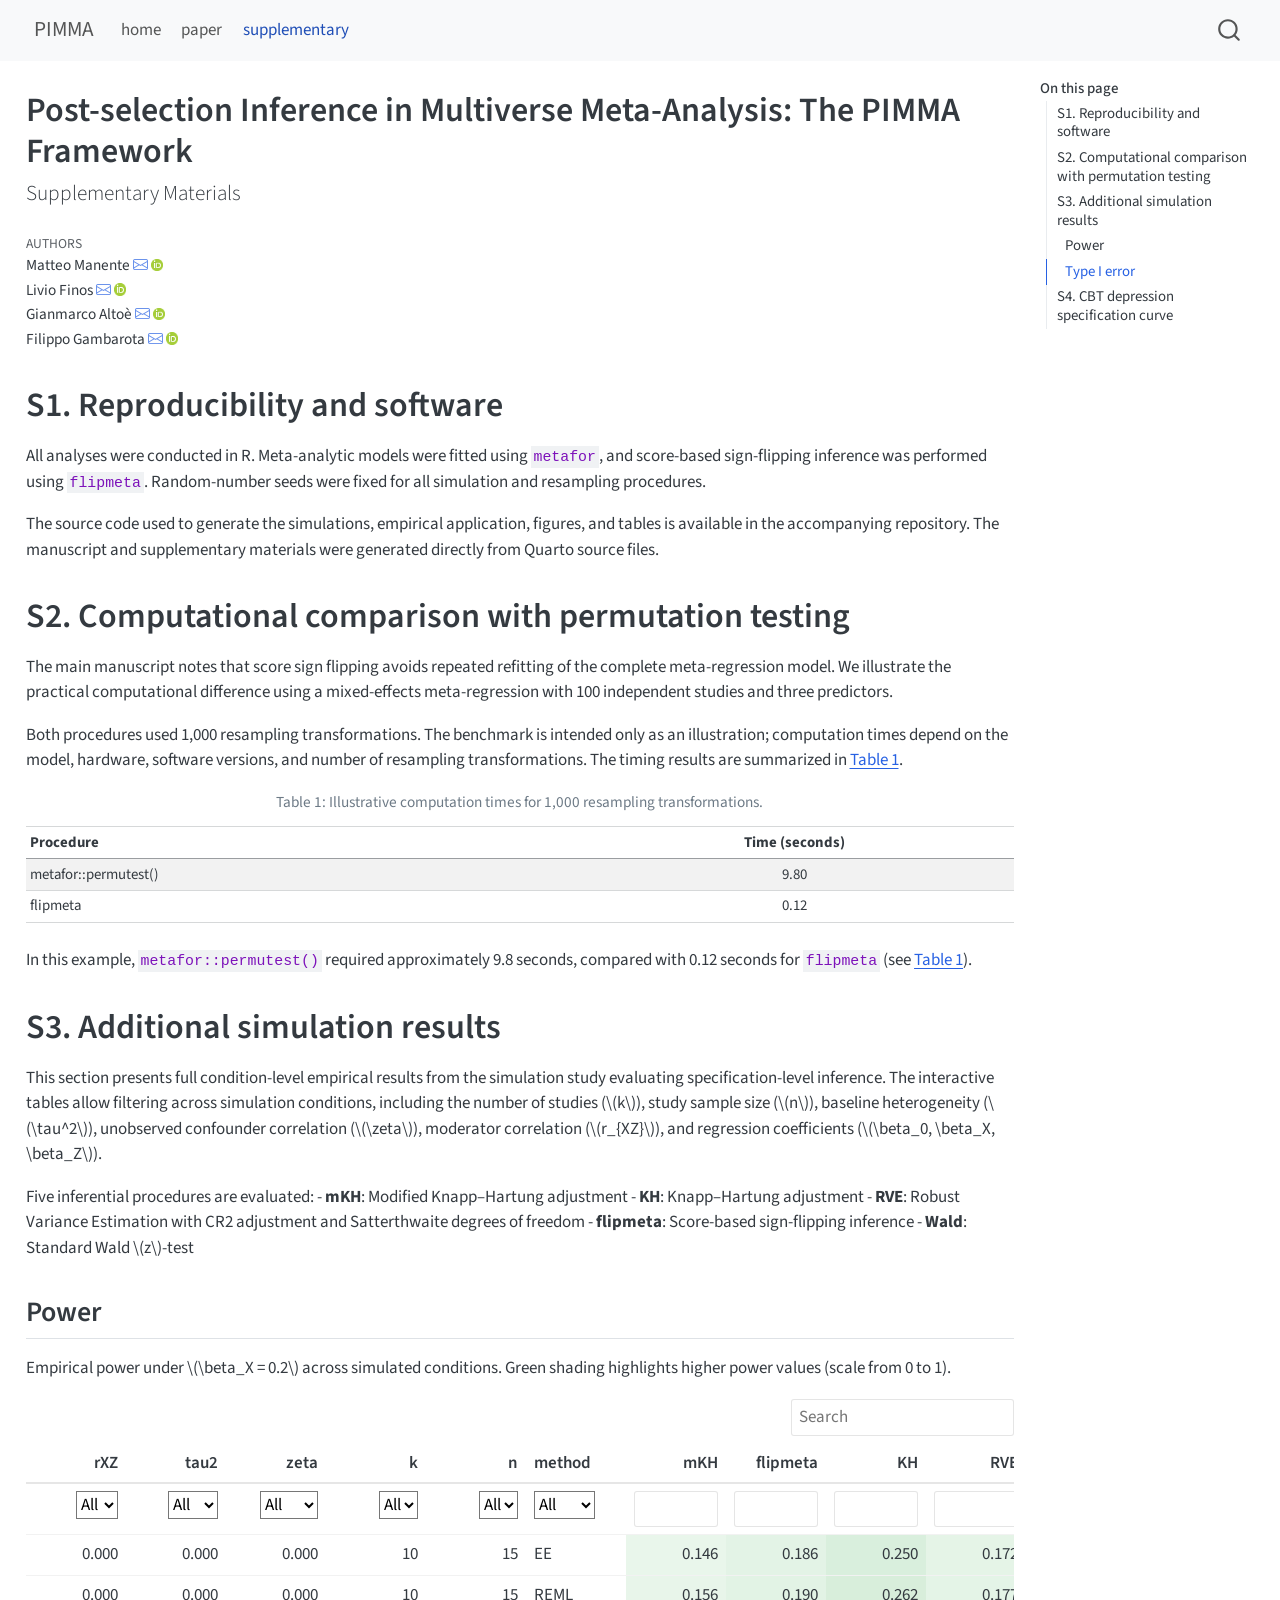
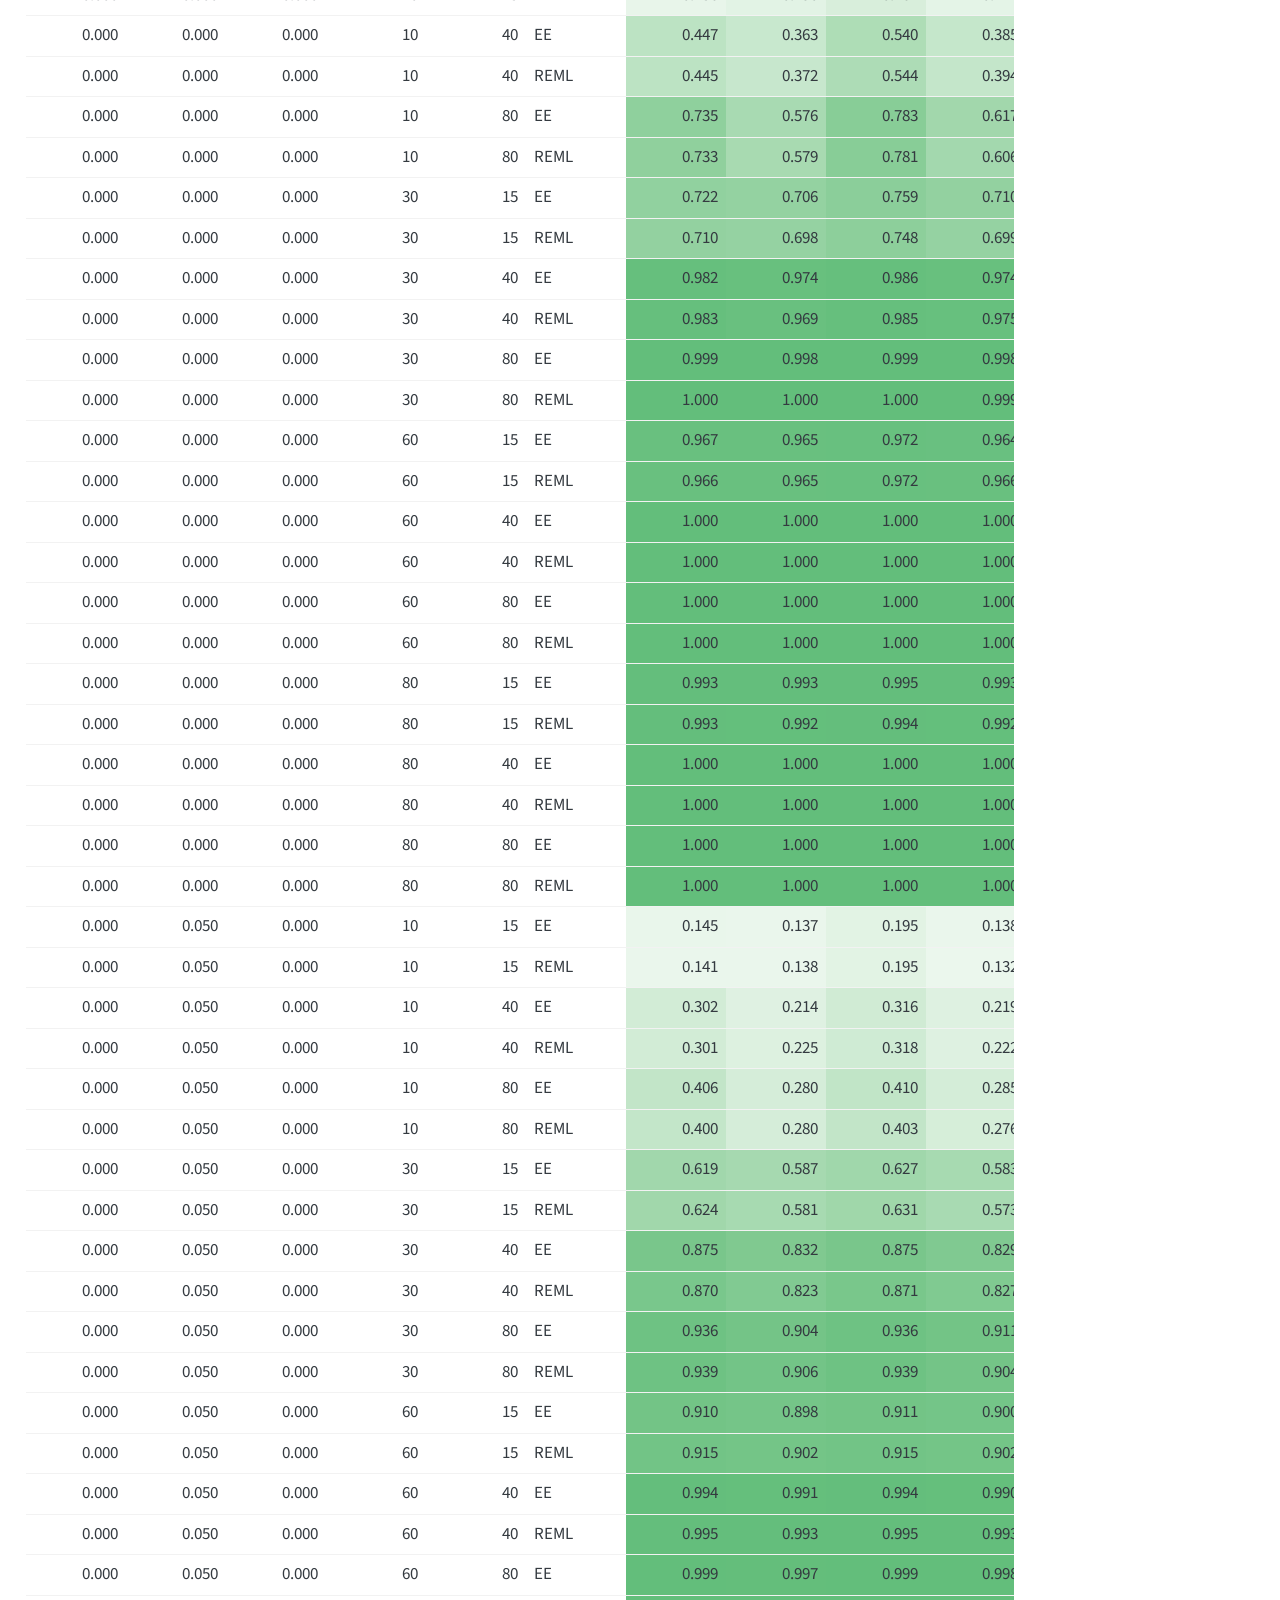
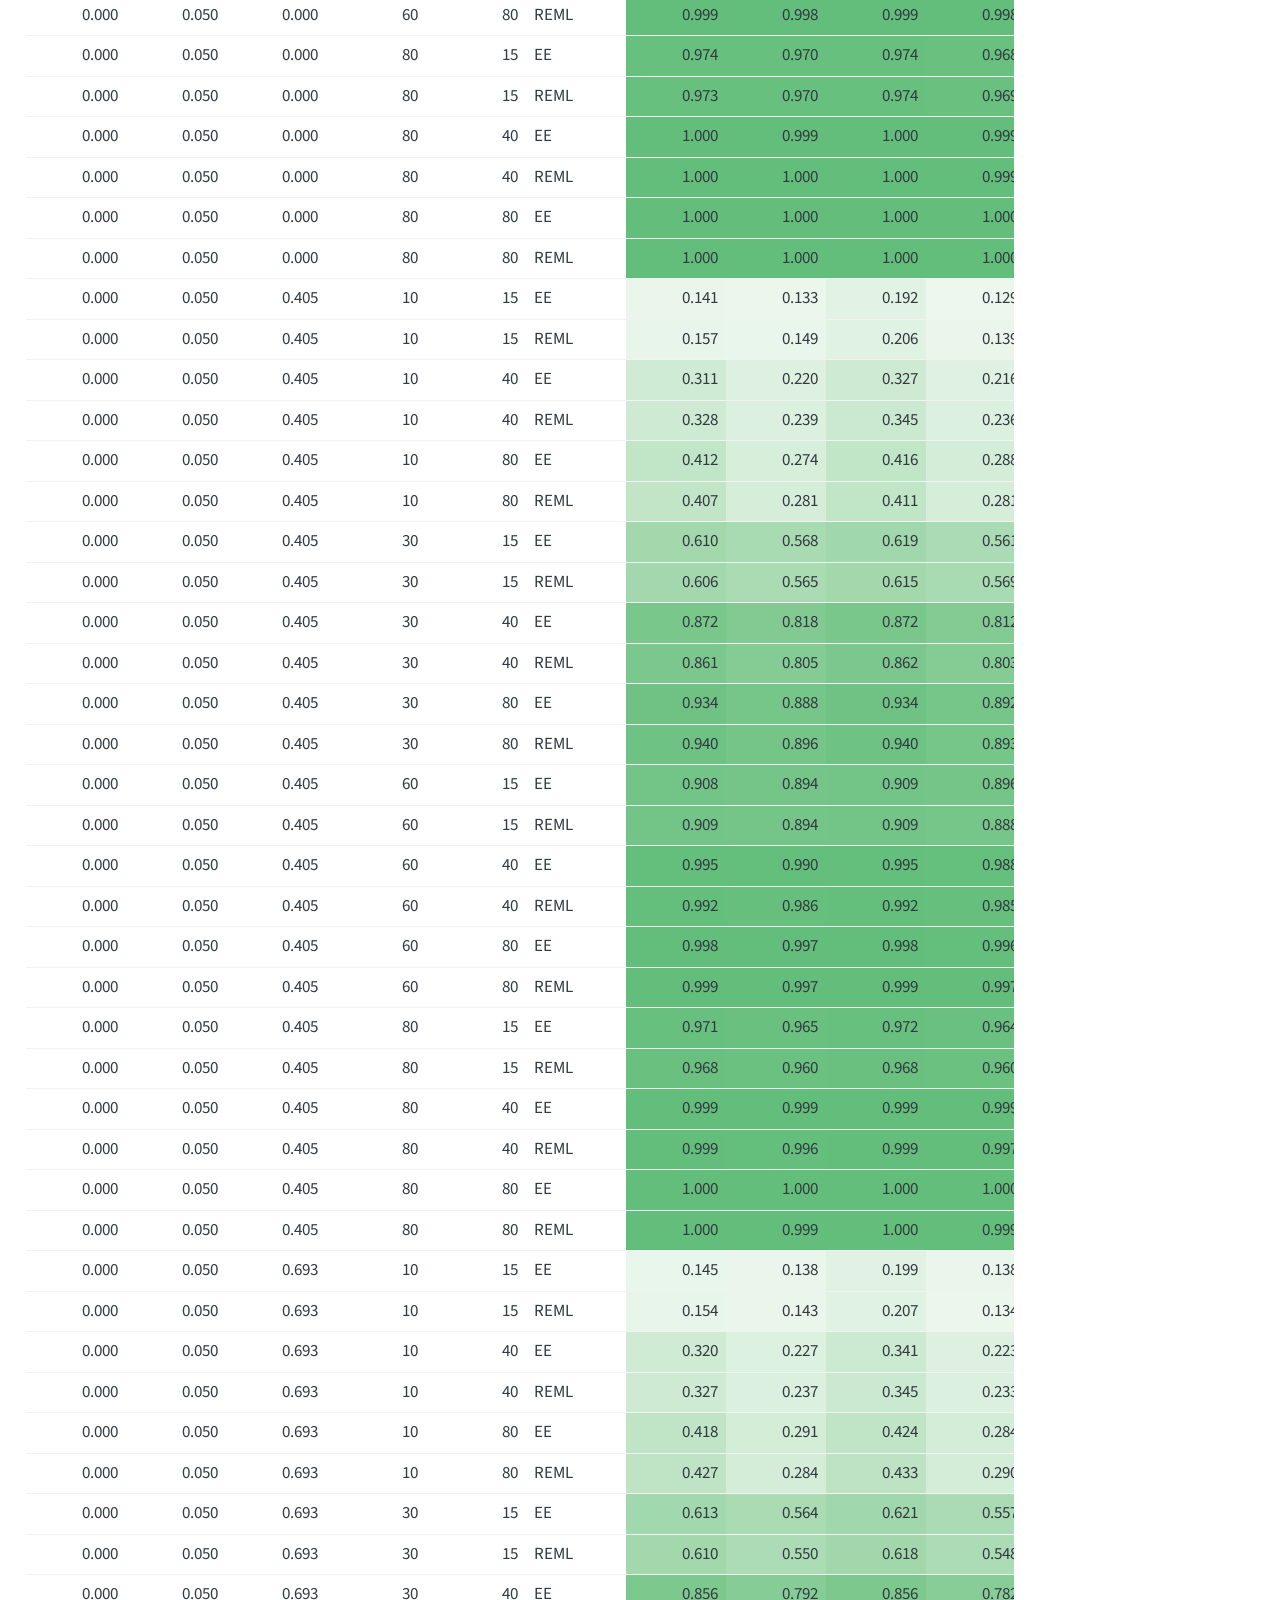
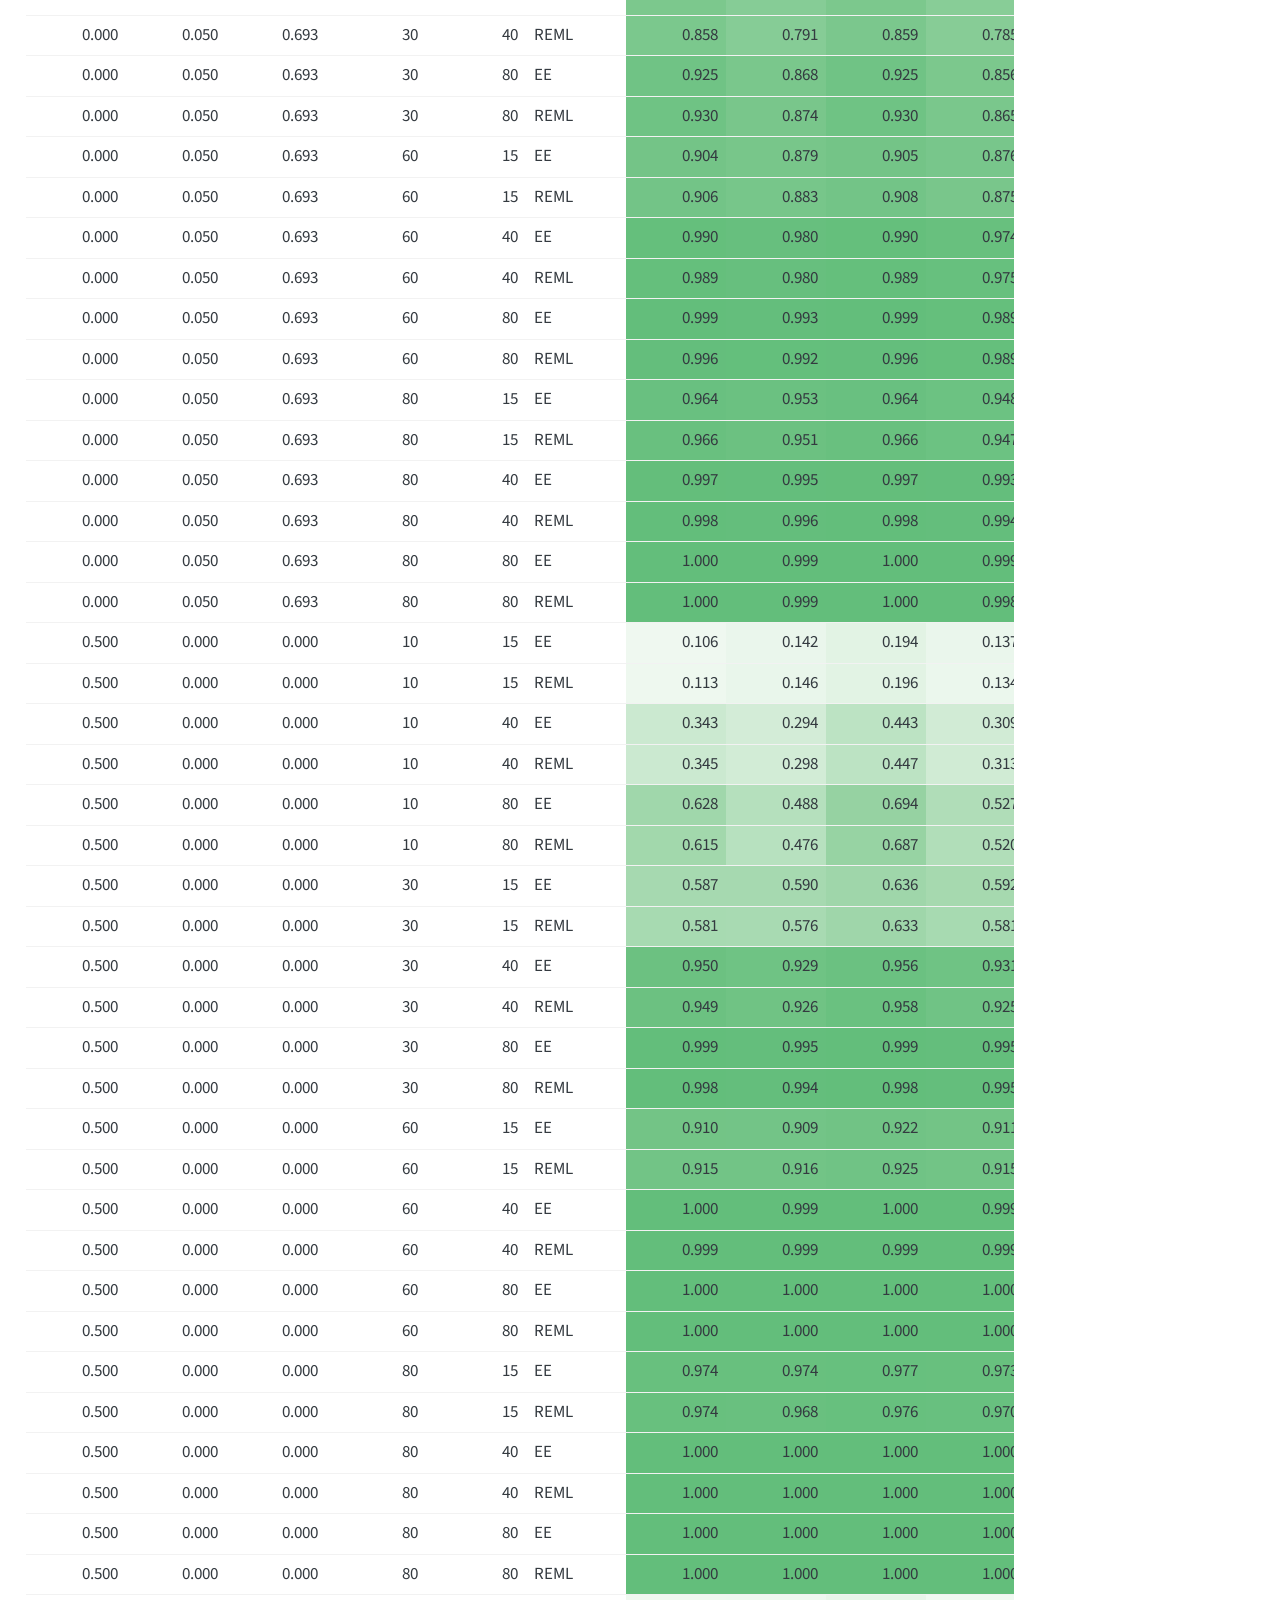
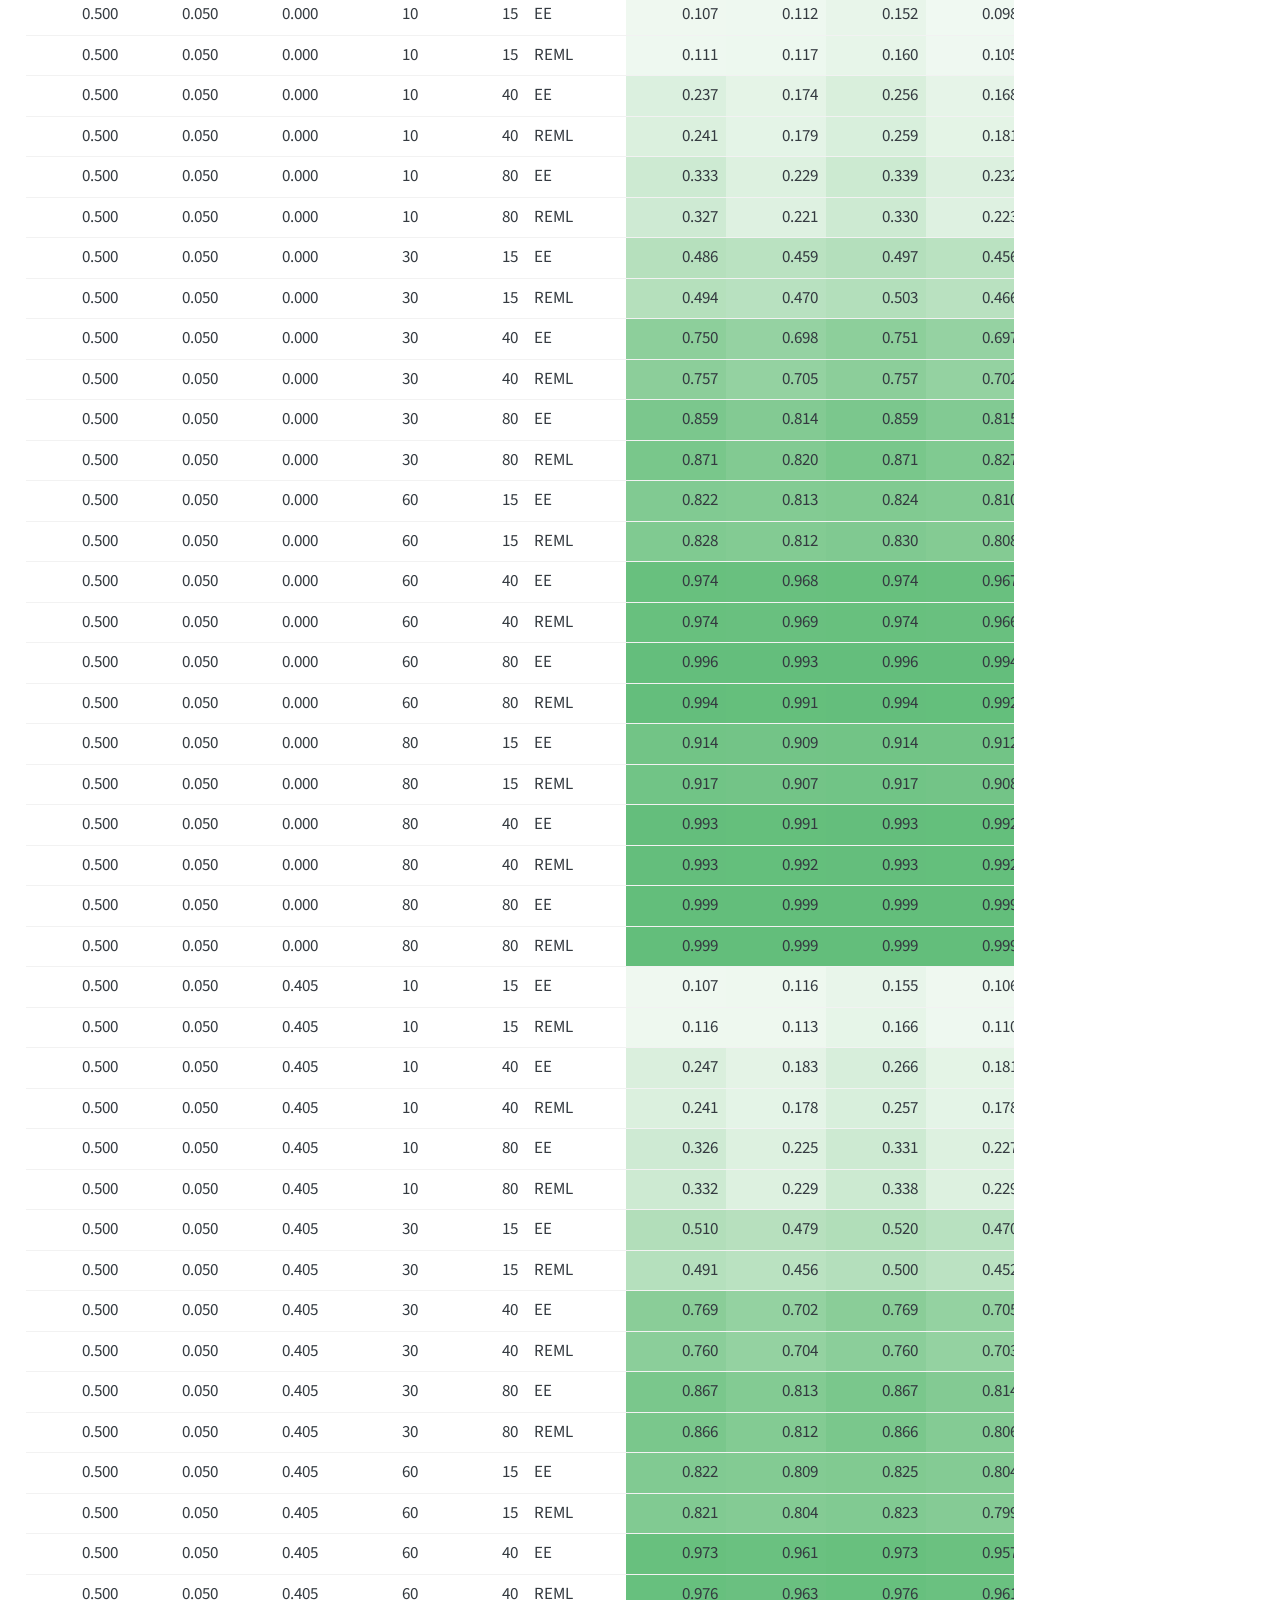
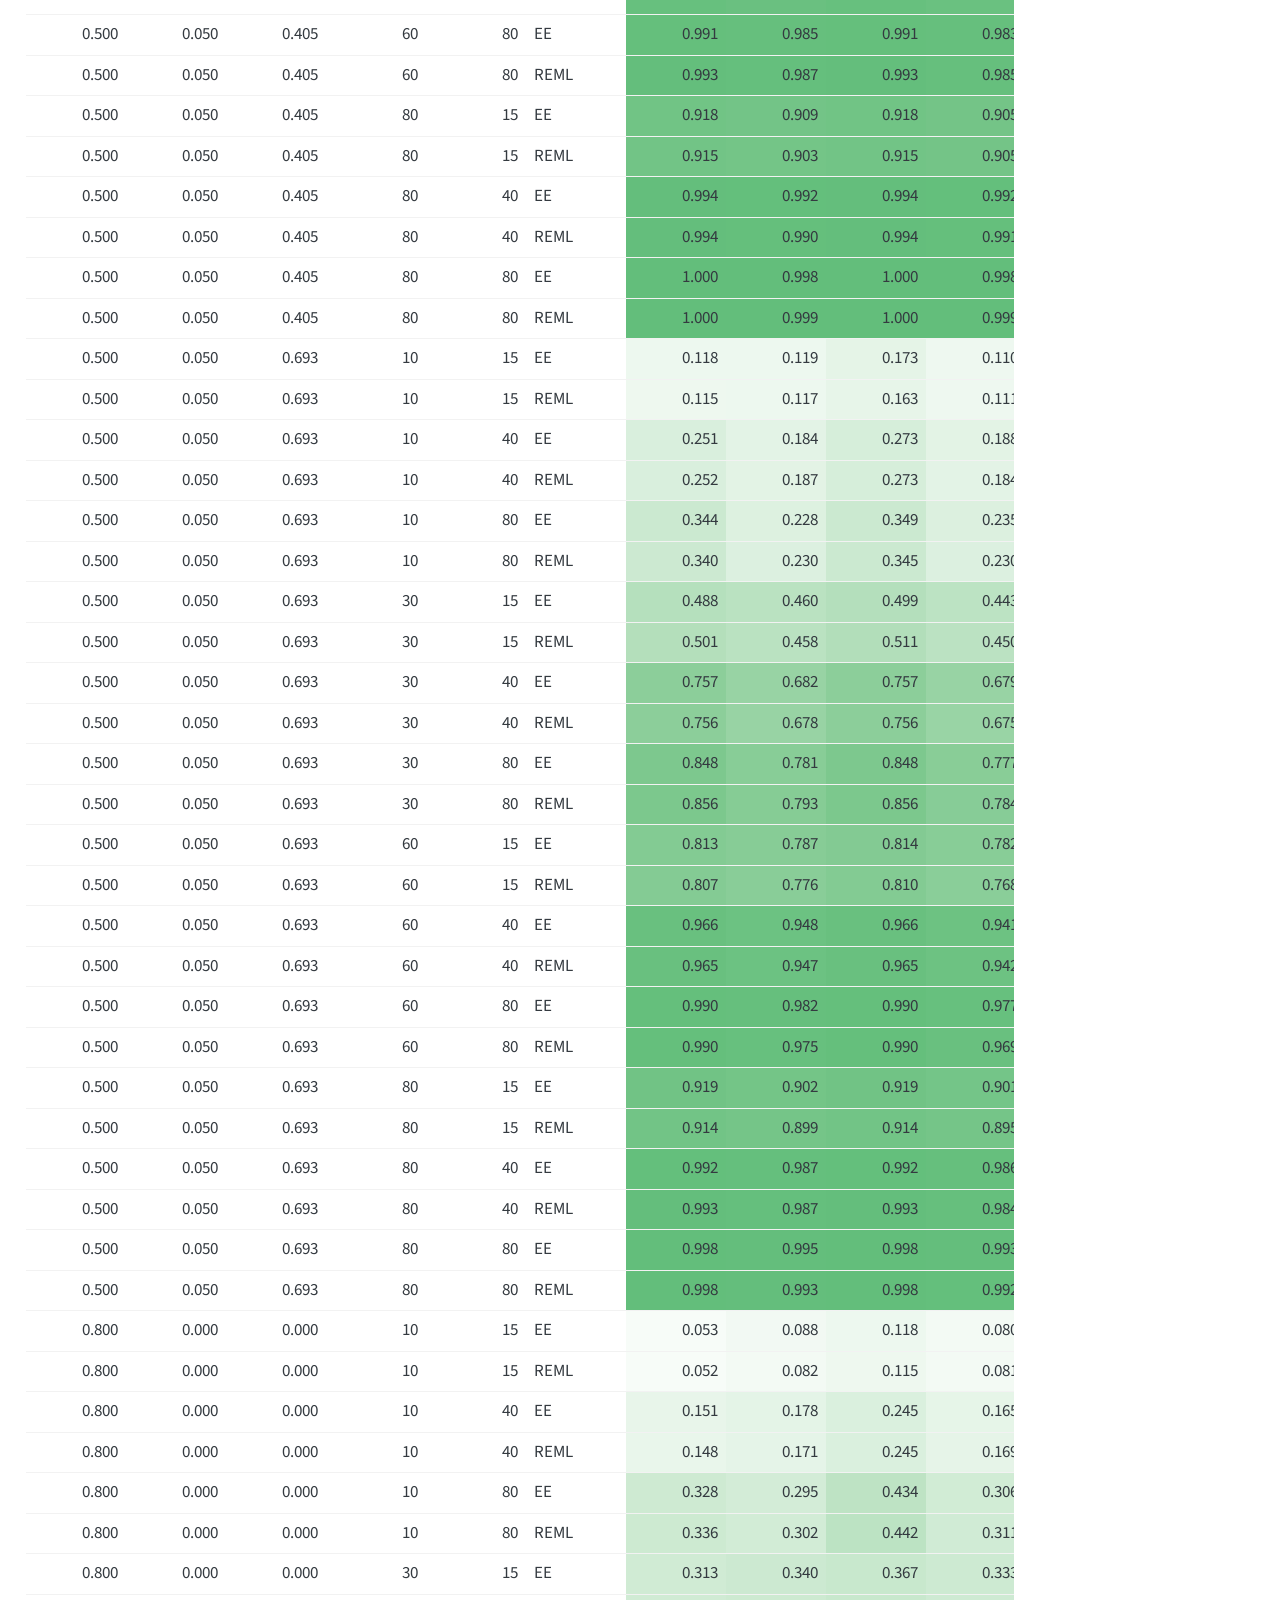
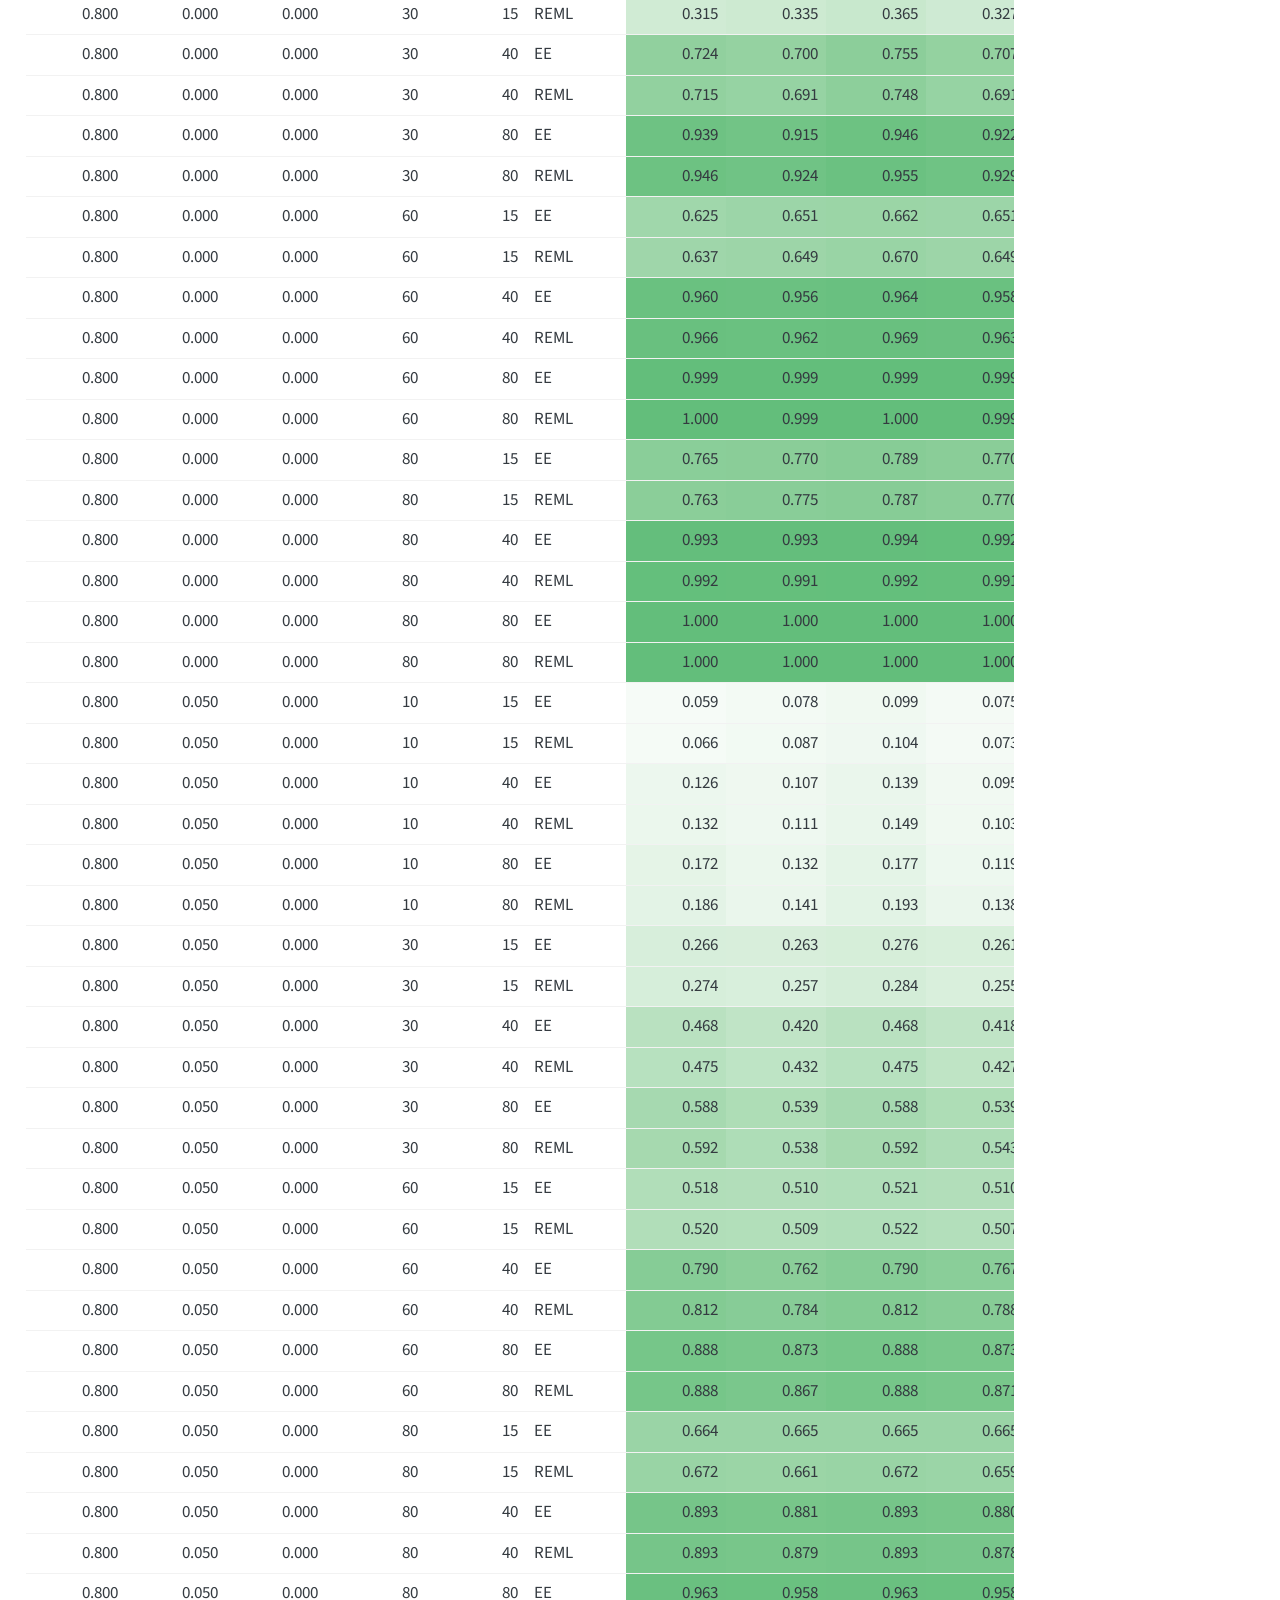
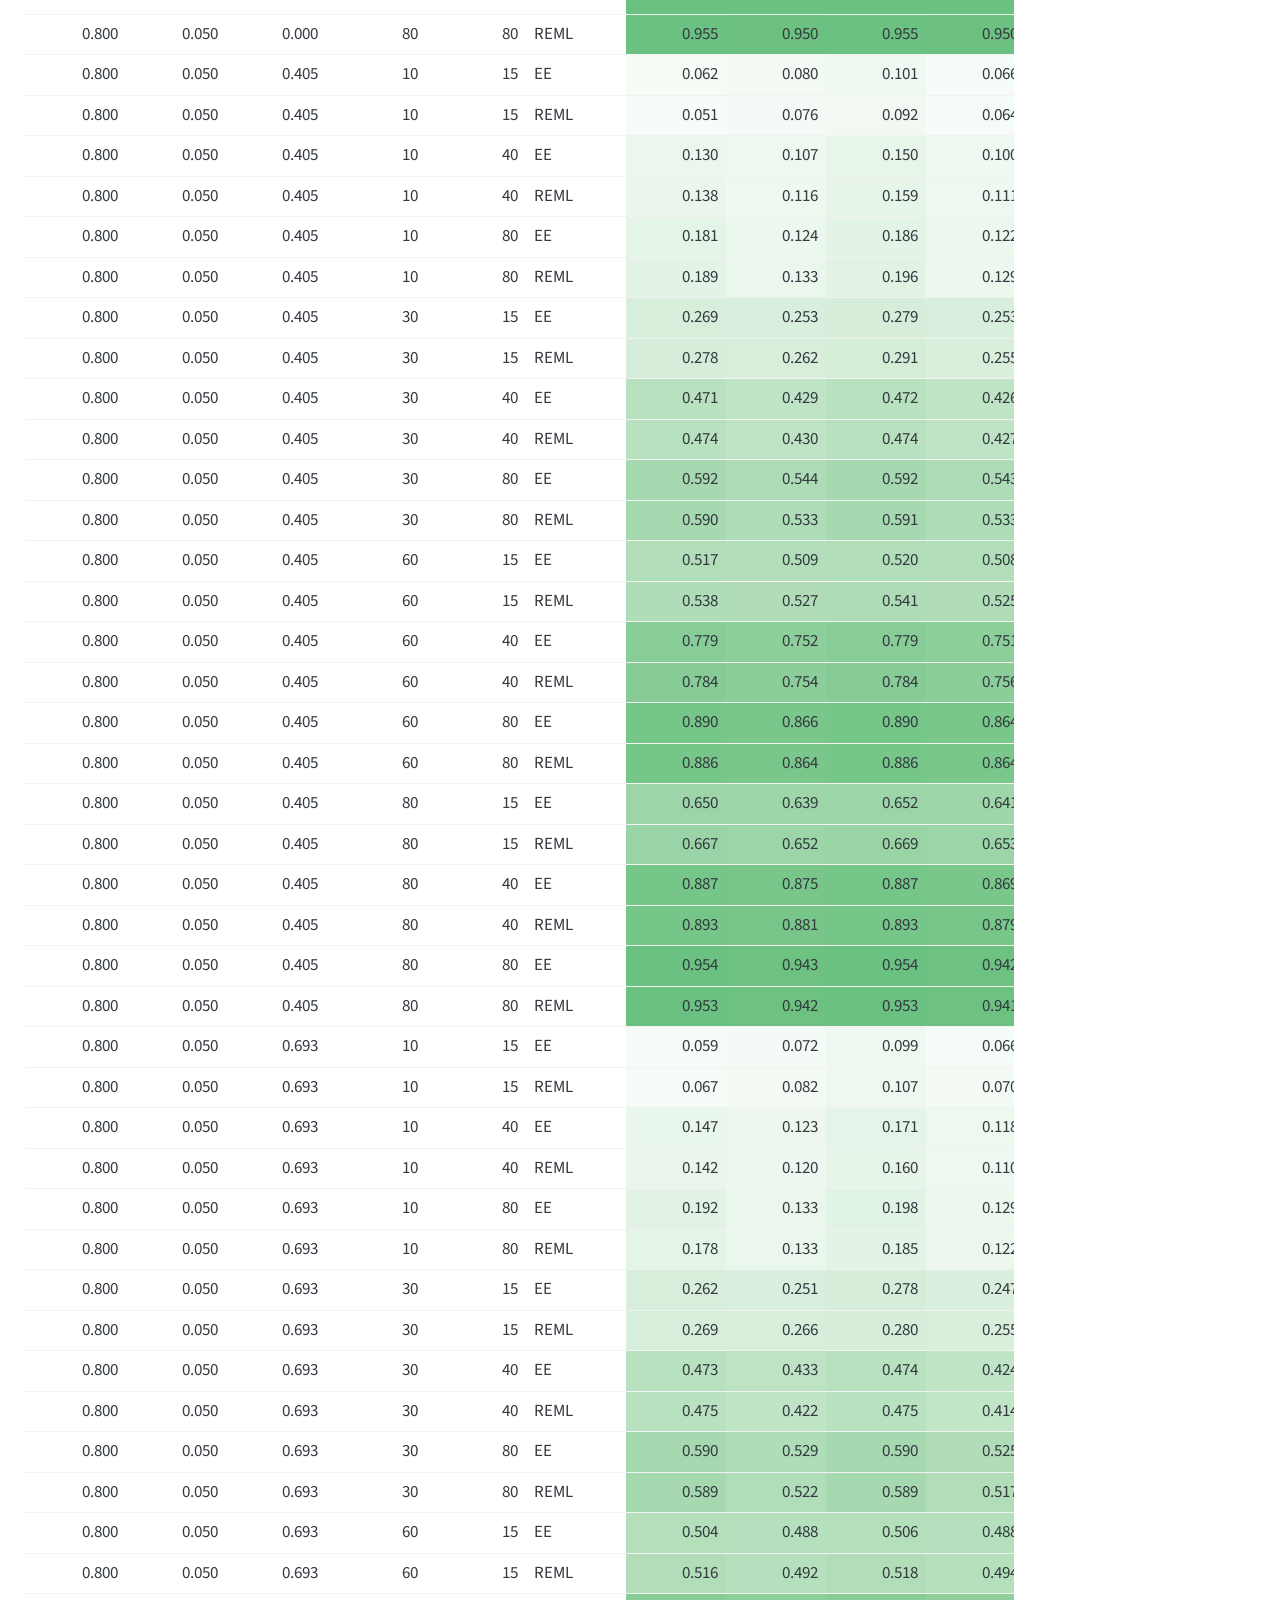
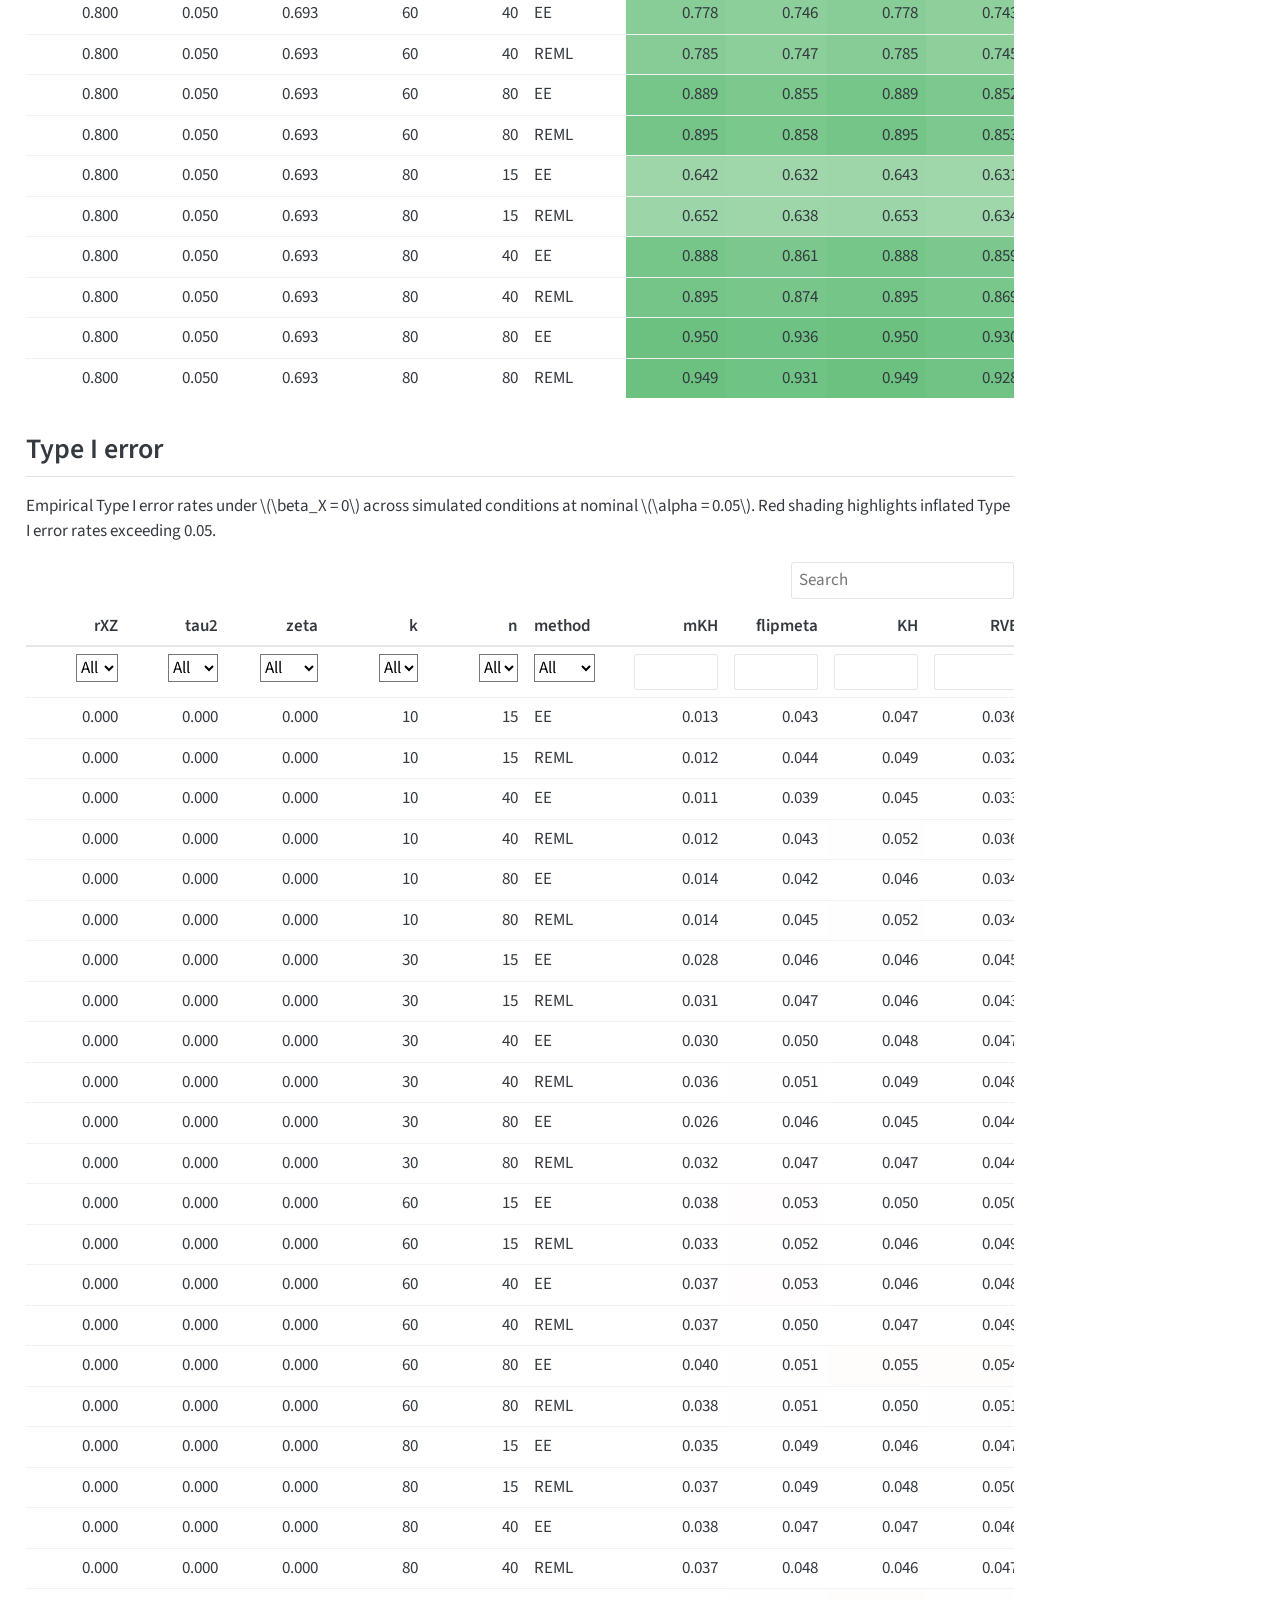
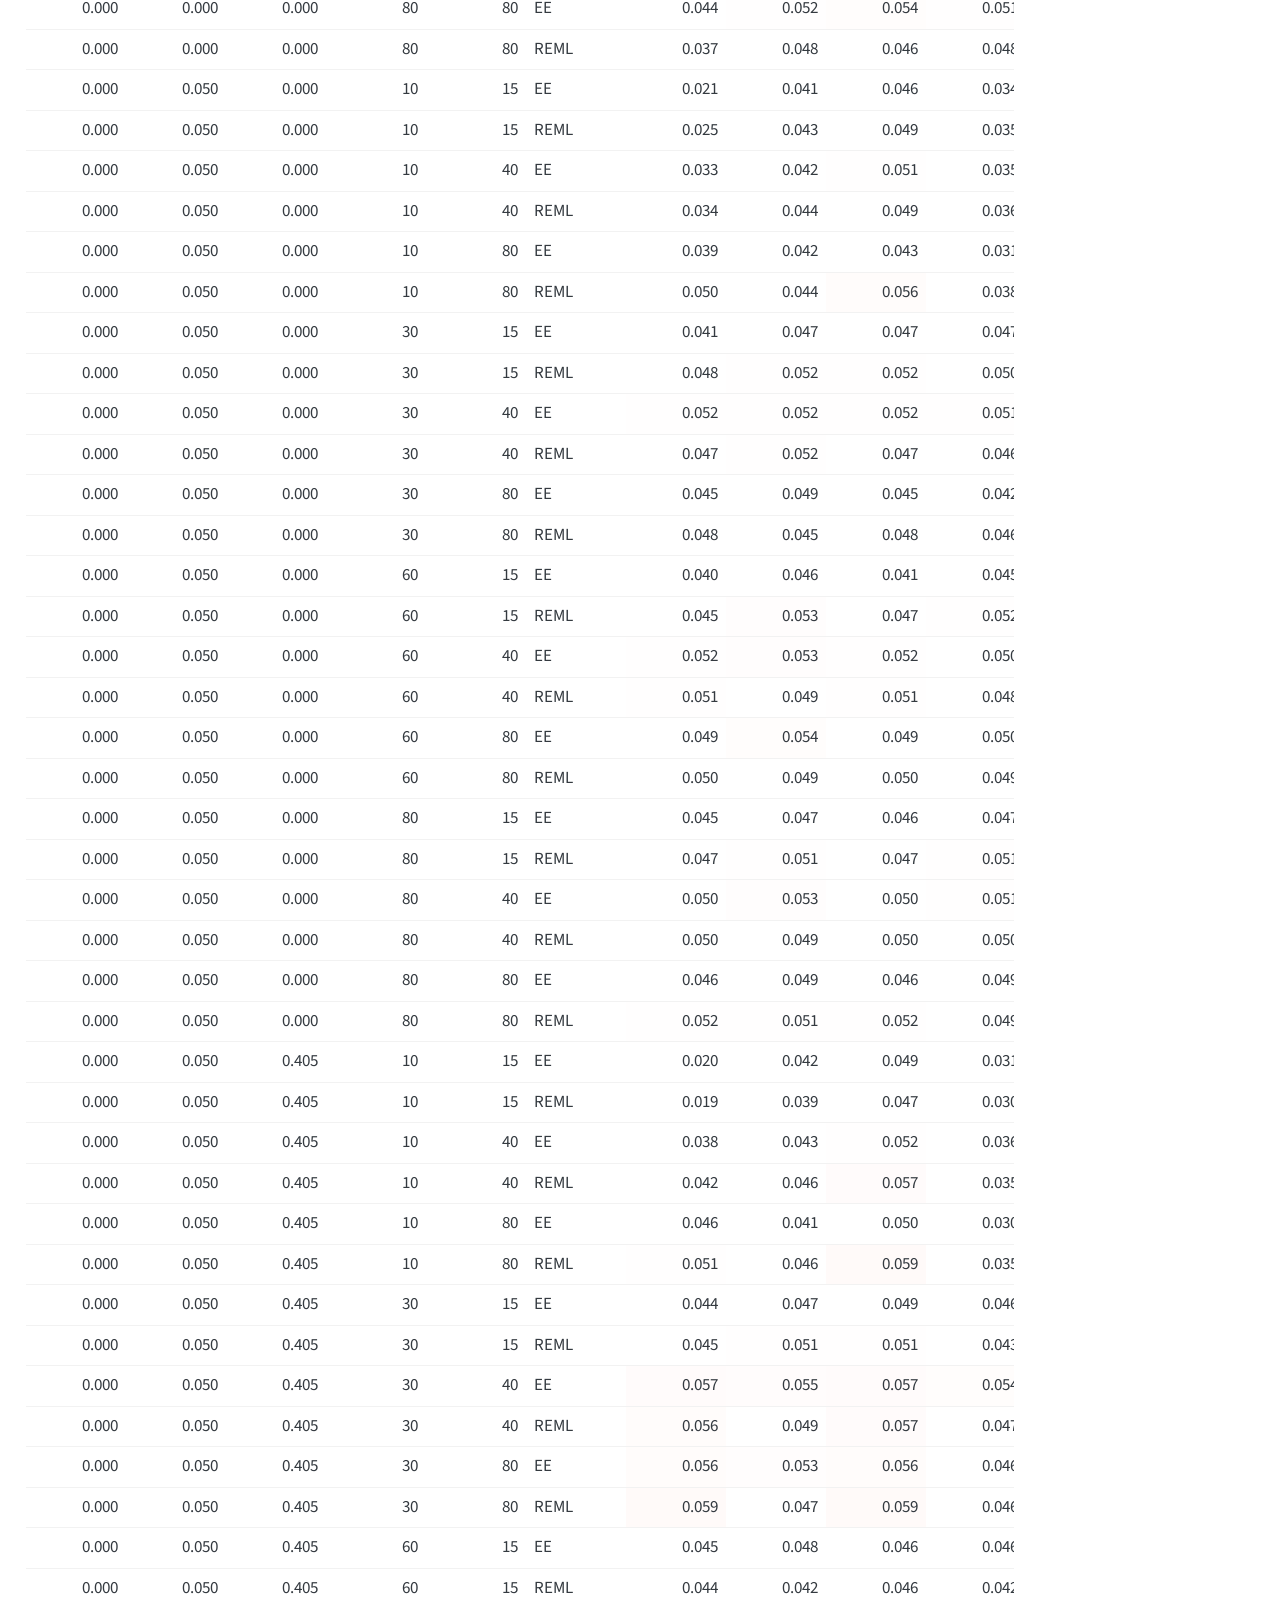
==== commit 3072a0e4: "update" ====
--- a/docs/paper/supplementary.html
+++ b/docs/paper/supplementary.html
@@ -230,7 +230,7 @@
 <tbody>
 <tr class="odd">
 <td style="text-align: left;">metafor::permutest()</td>
-<td style="text-align: center;">11.21</td>
+<td style="text-align: center;">9.80</td>
 </tr>
 <tr class="even">
 <td style="text-align: left;">flipmeta</td>
@@ -243,7 +243,7 @@
 </figure>
 </div>
 </div>
-<p>In this example, <code>metafor::permutest()</code> required approximately 11.2 seconds, compared with 0.12 seconds for <code>flipmeta</code> (see <a href="#tbl-computational-benchmark" class="quarto-xref">Table&nbsp;1</a>).</p>
+<p>In this example, <code>metafor::permutest()</code> required approximately 9.8 seconds, compared with 0.12 seconds for <code>flipmeta</code> (see <a href="#tbl-computational-benchmark" class="quarto-xref">Table&nbsp;1</a>).</p>
 </section>
 <section id="s3.-additional-simulation-results" class="level1">
 <h1>S3. Additional simulation results</h1>
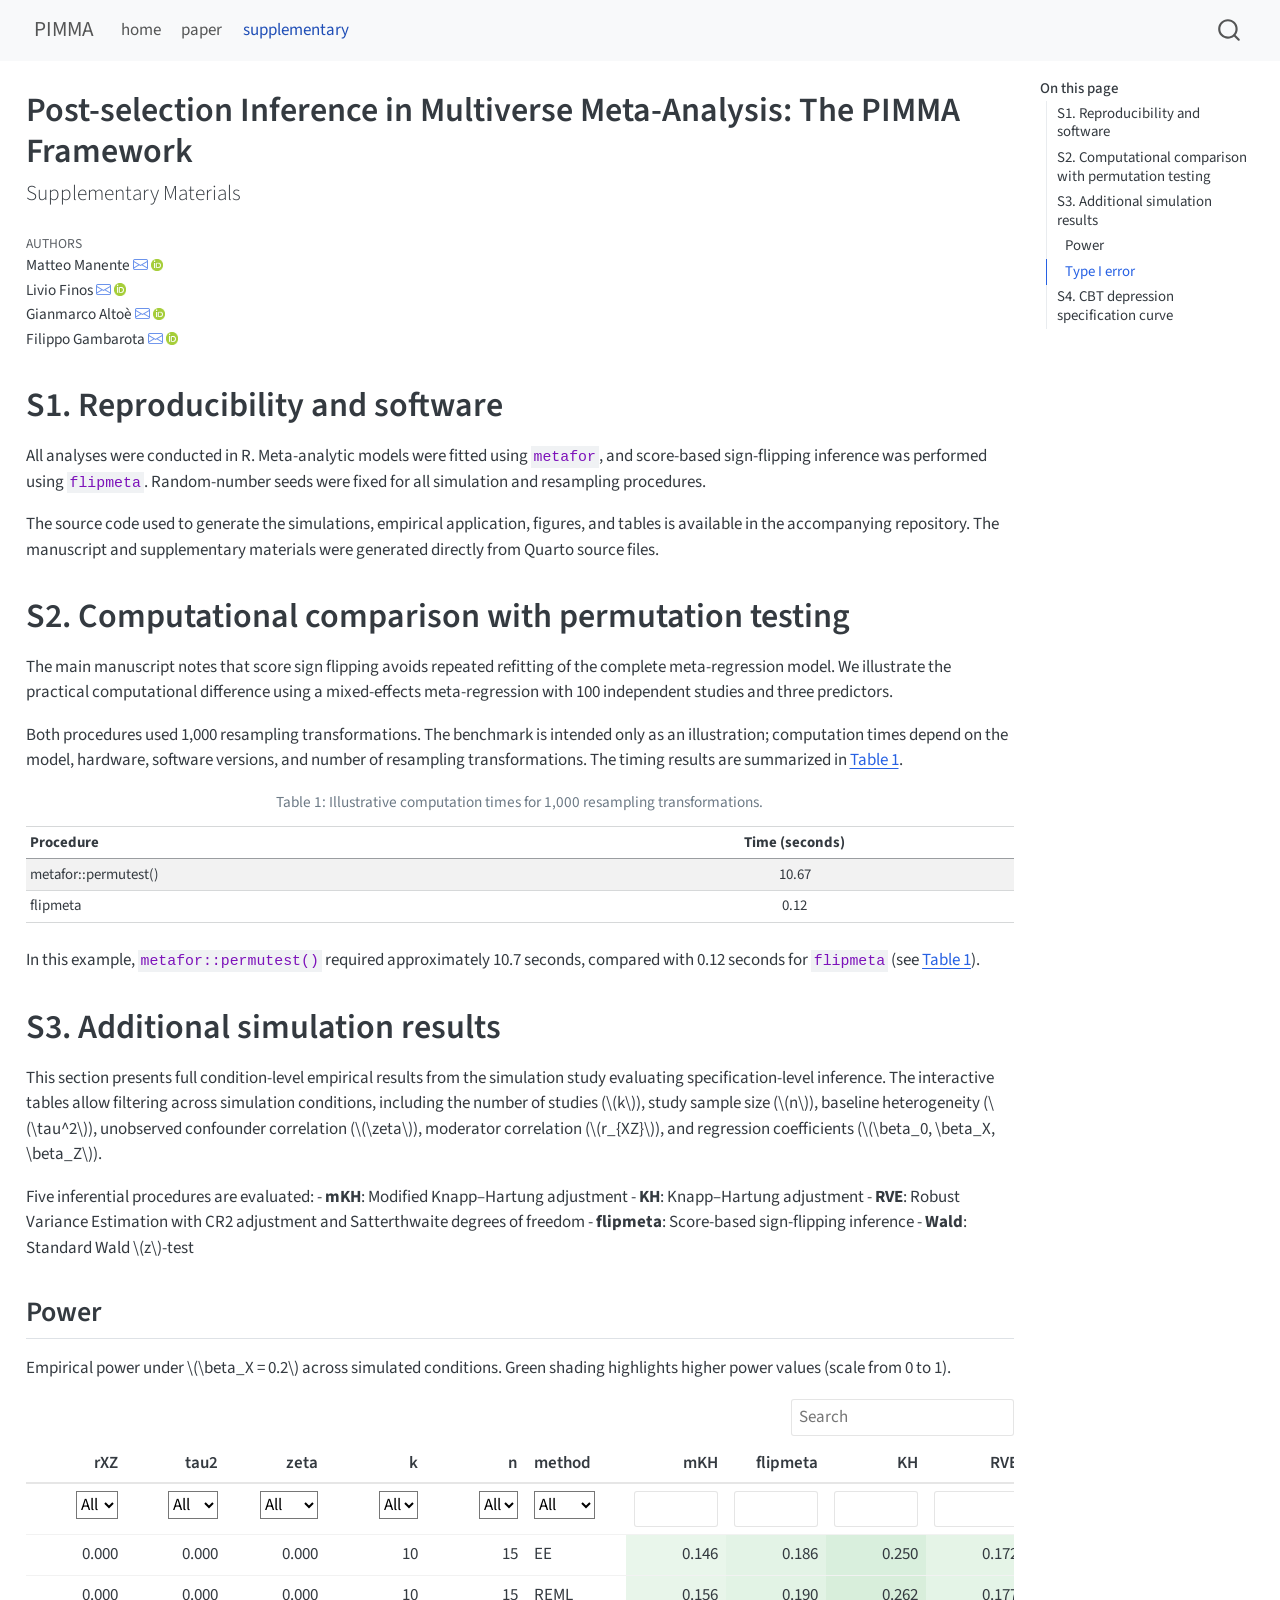
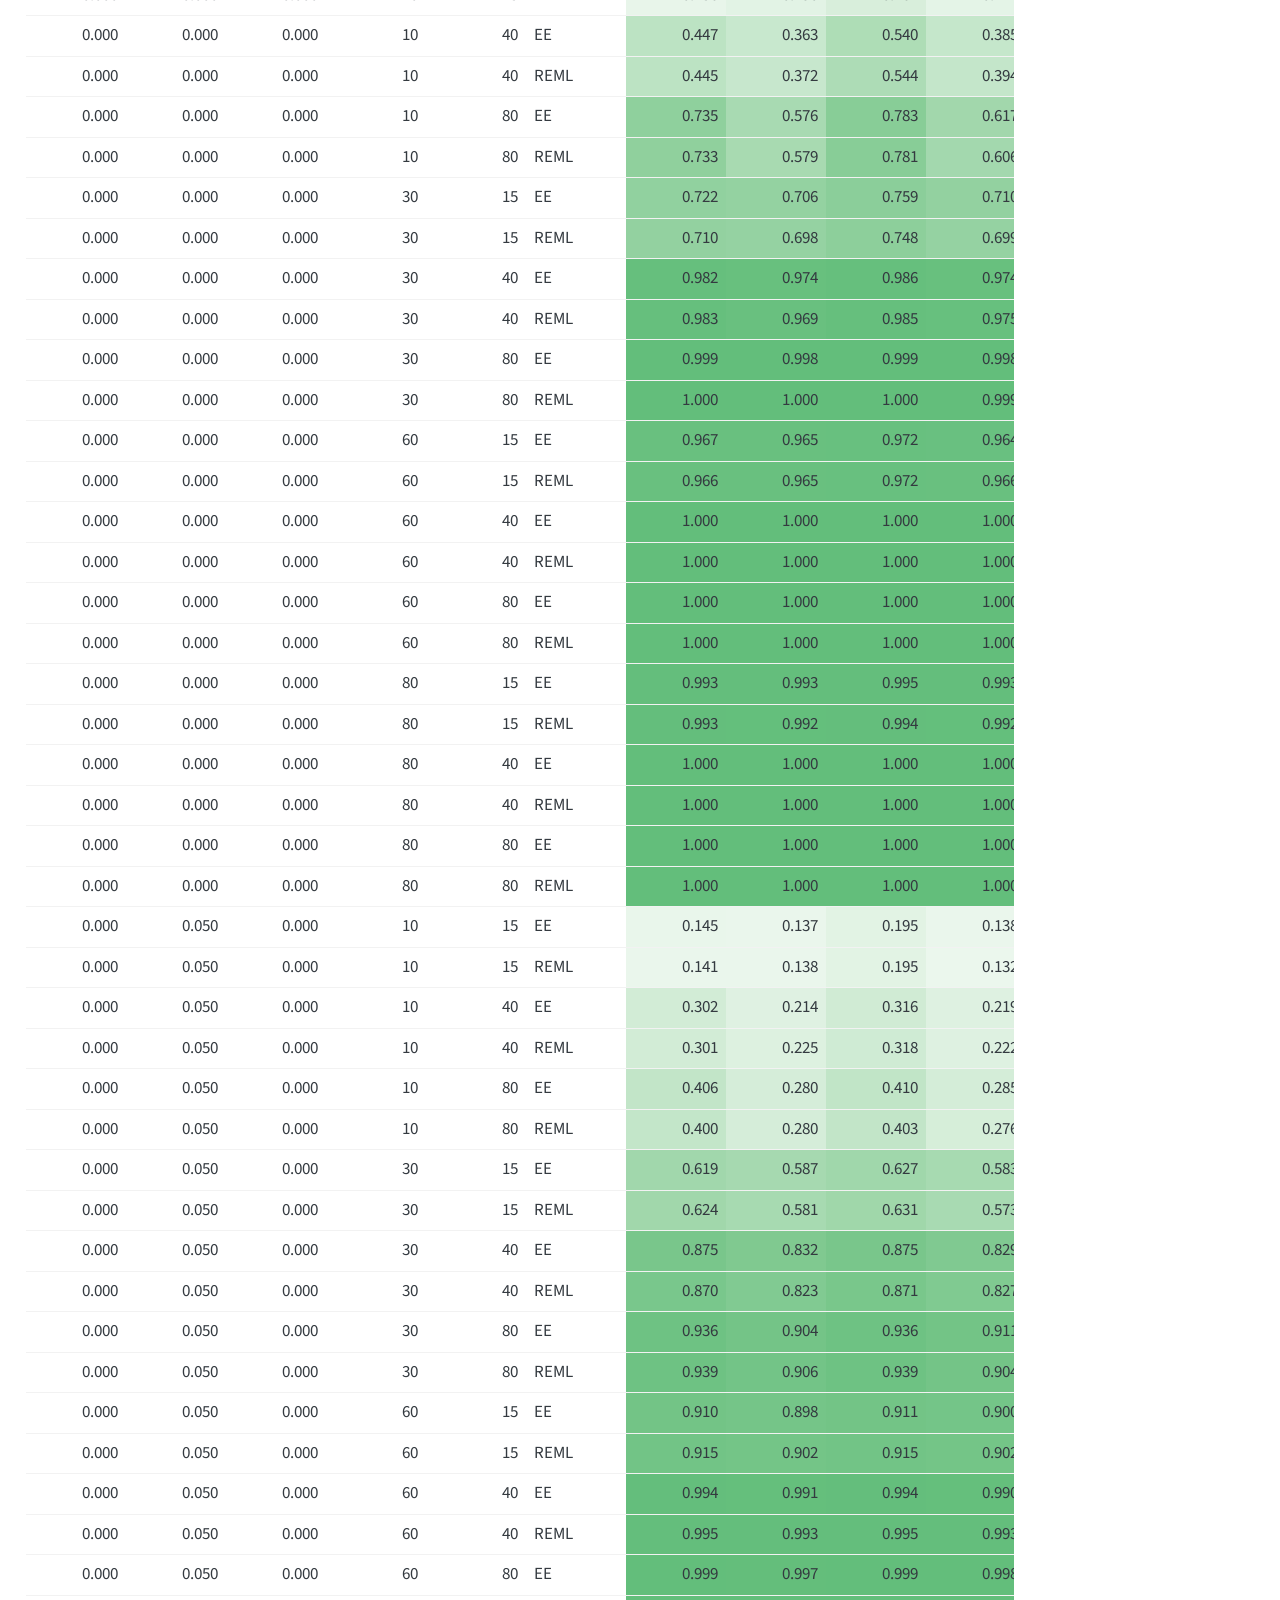
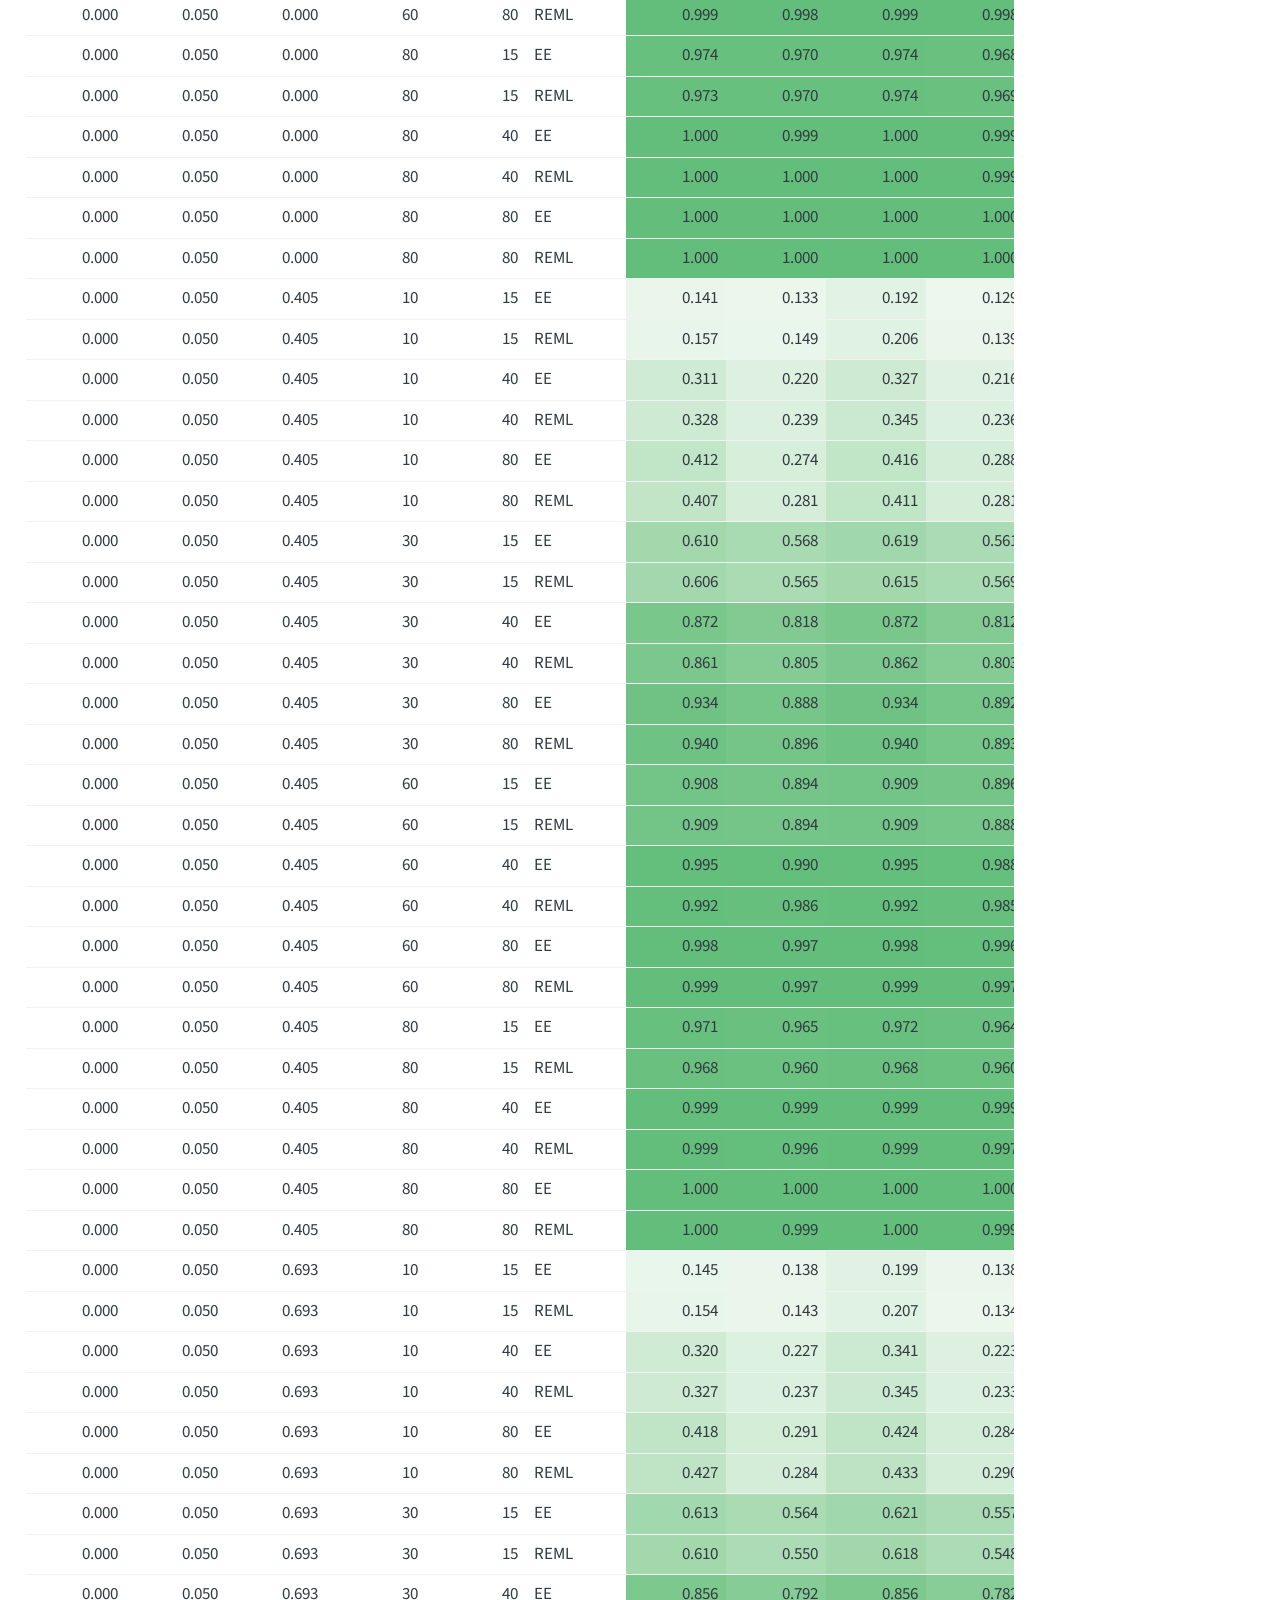
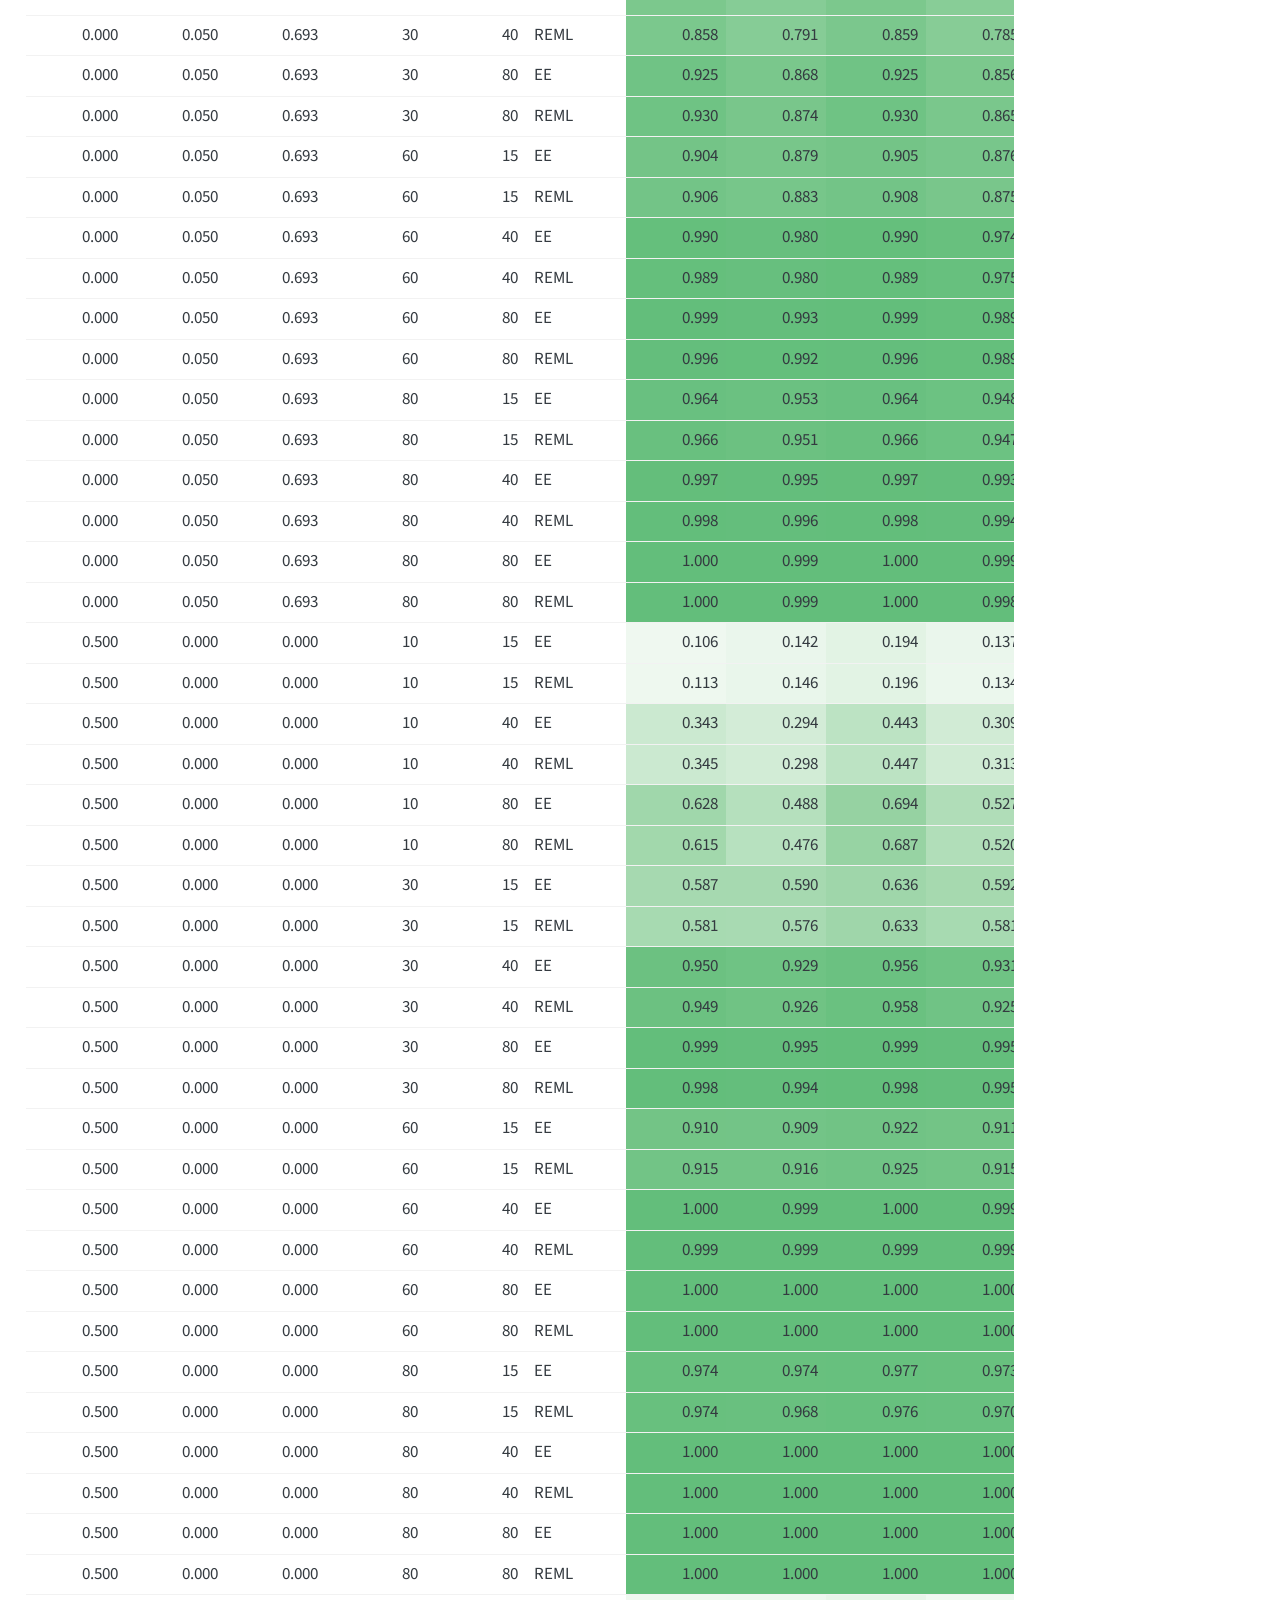
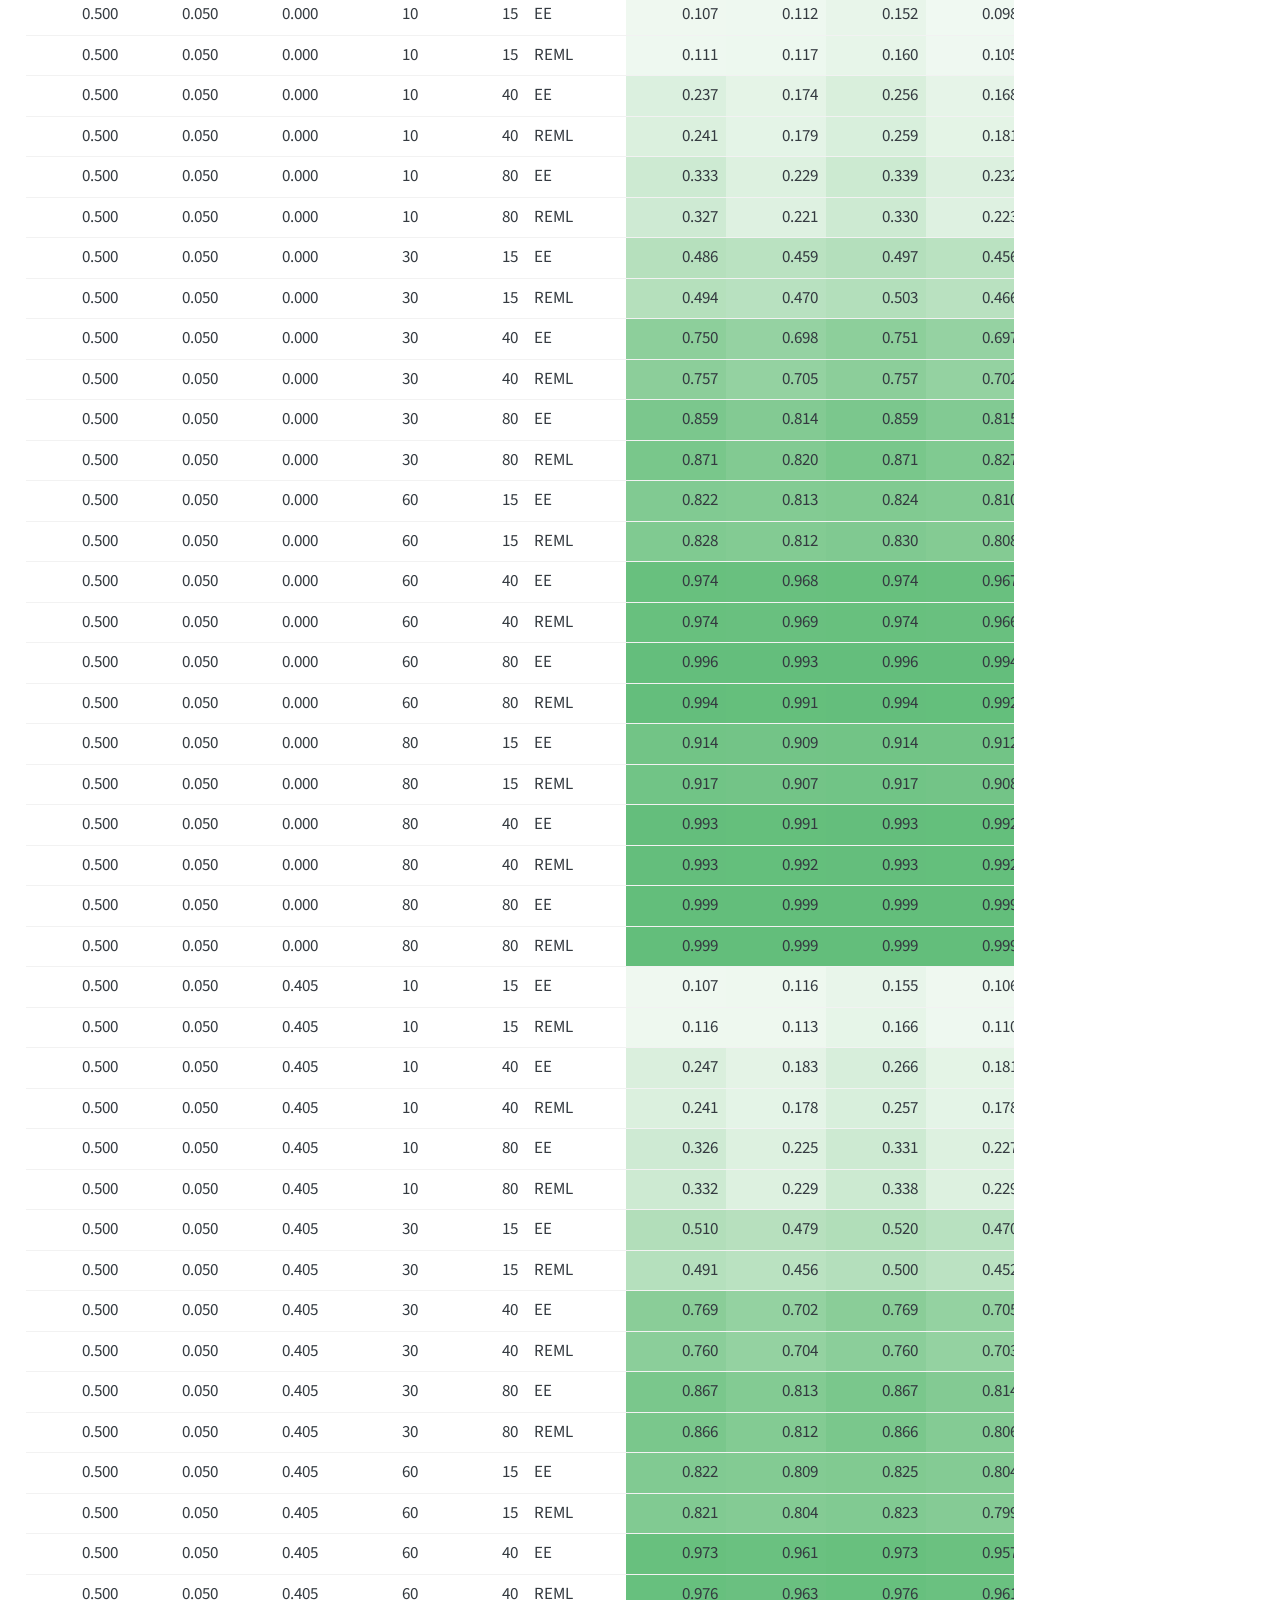
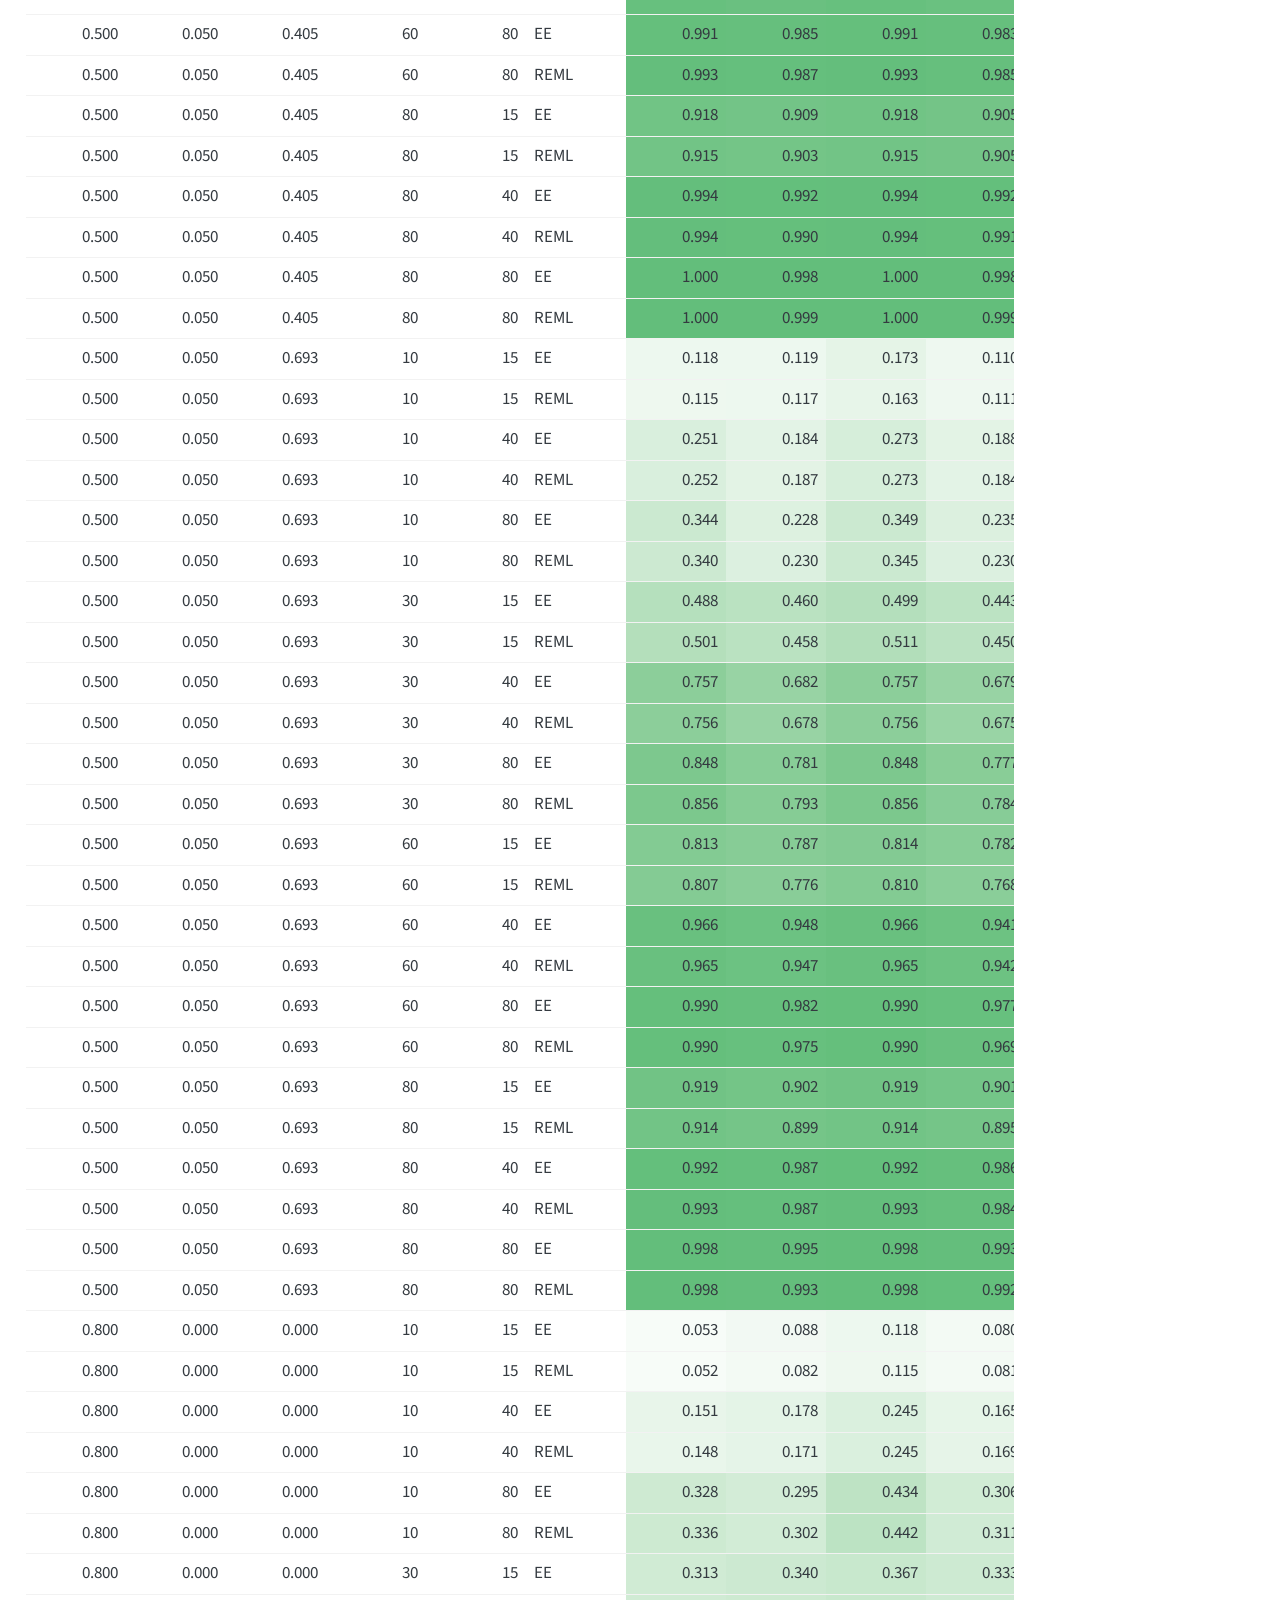
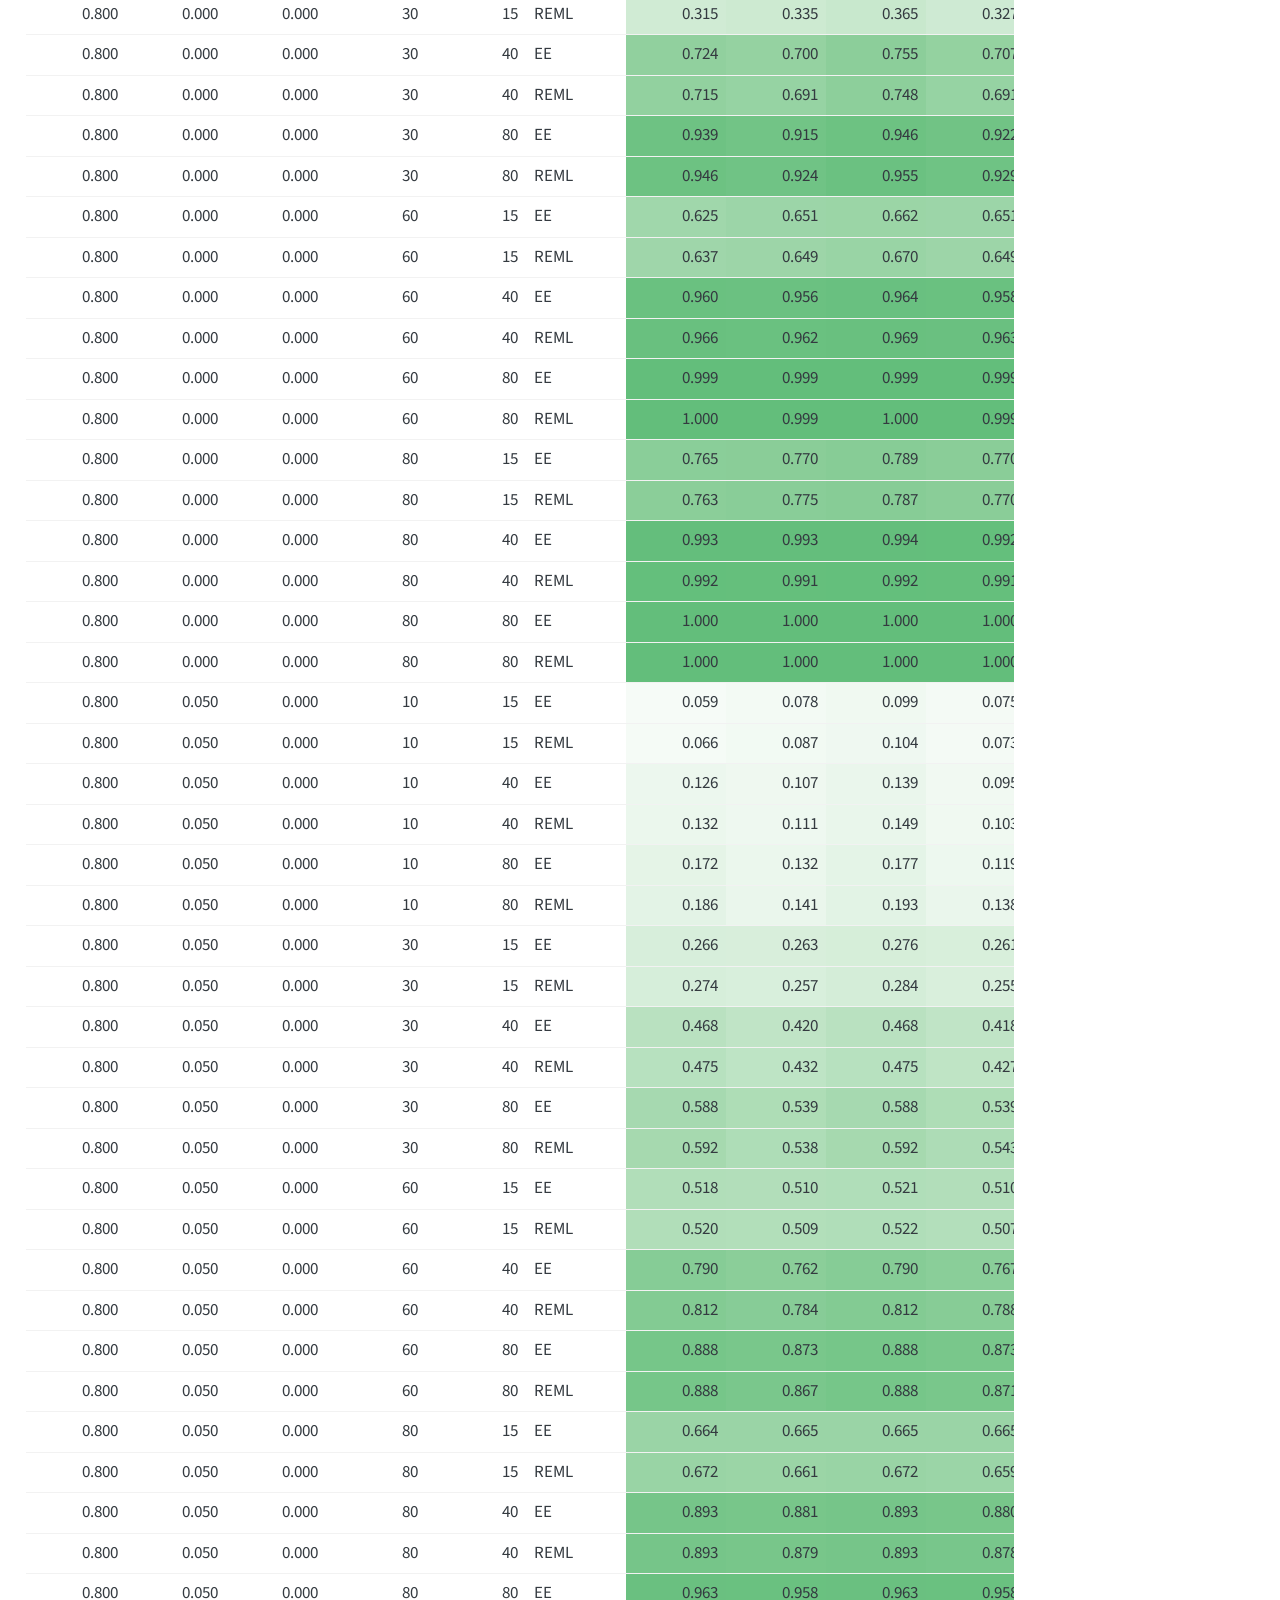
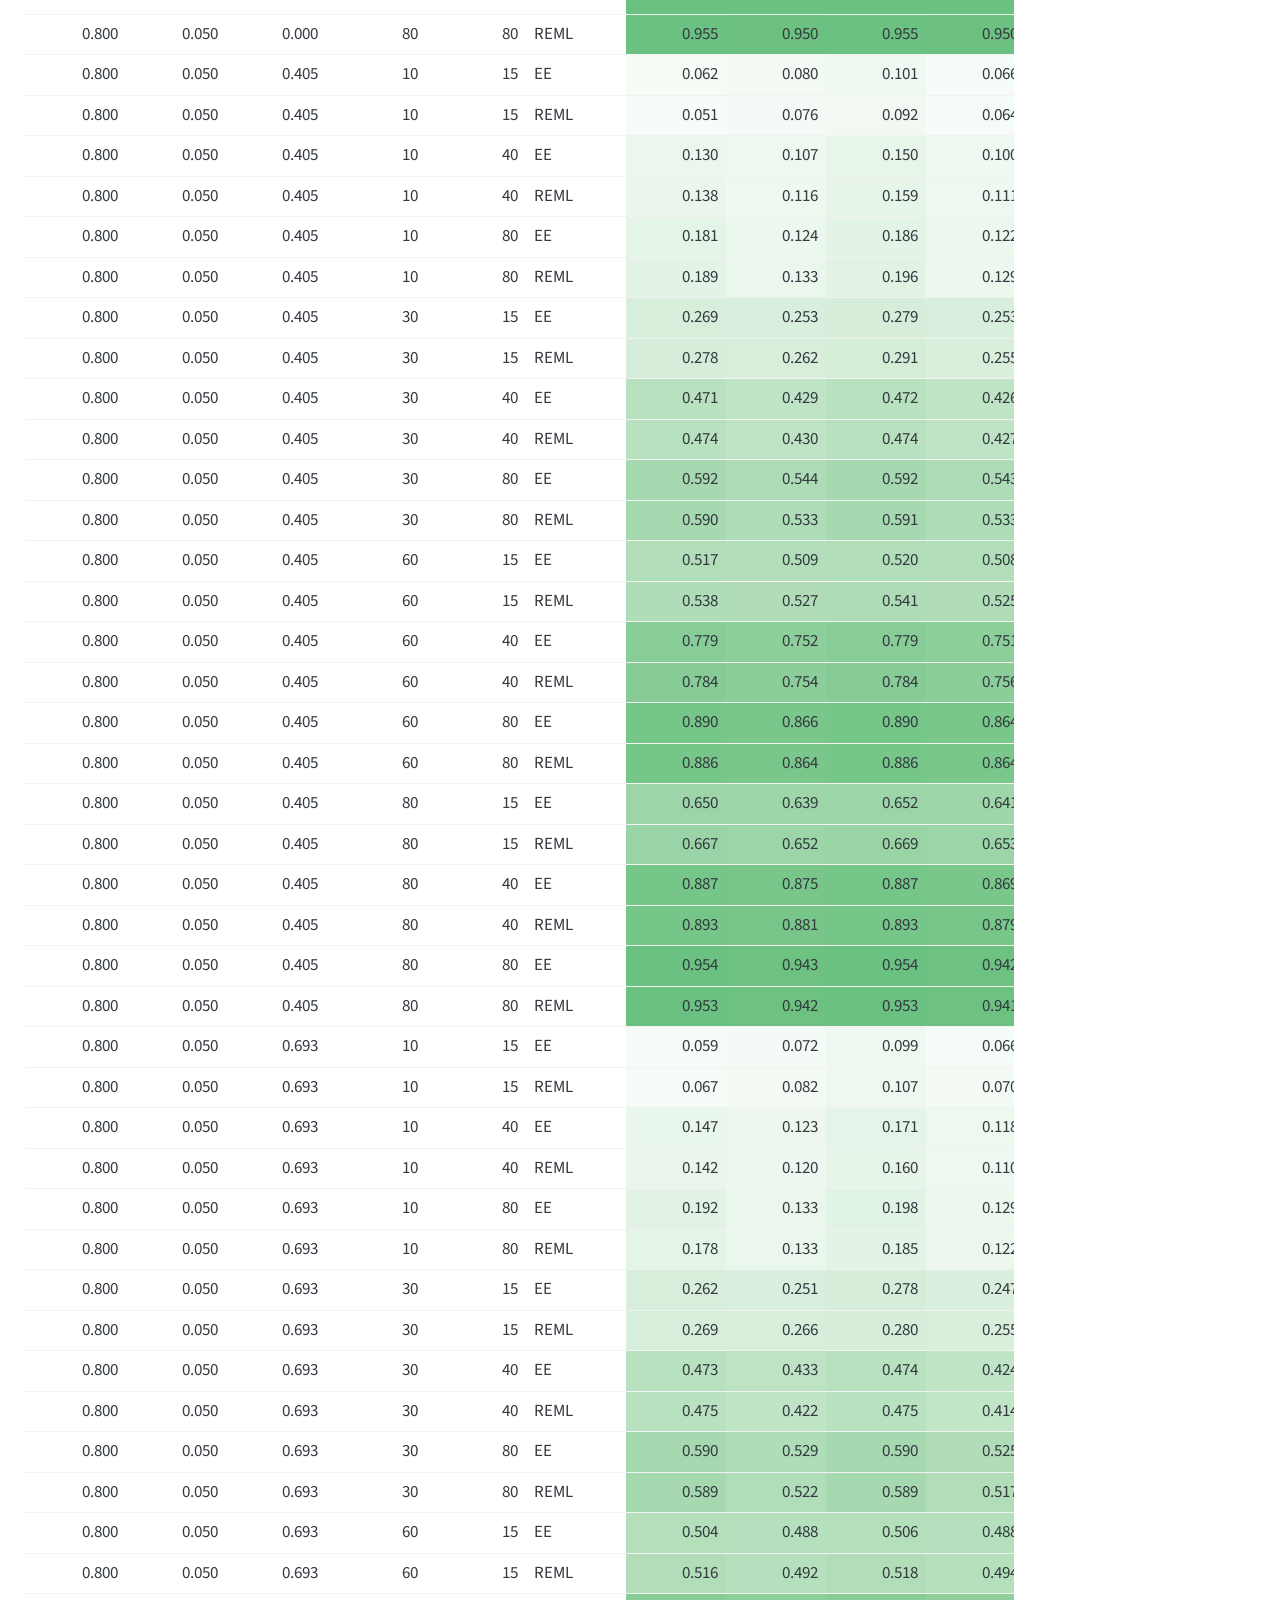
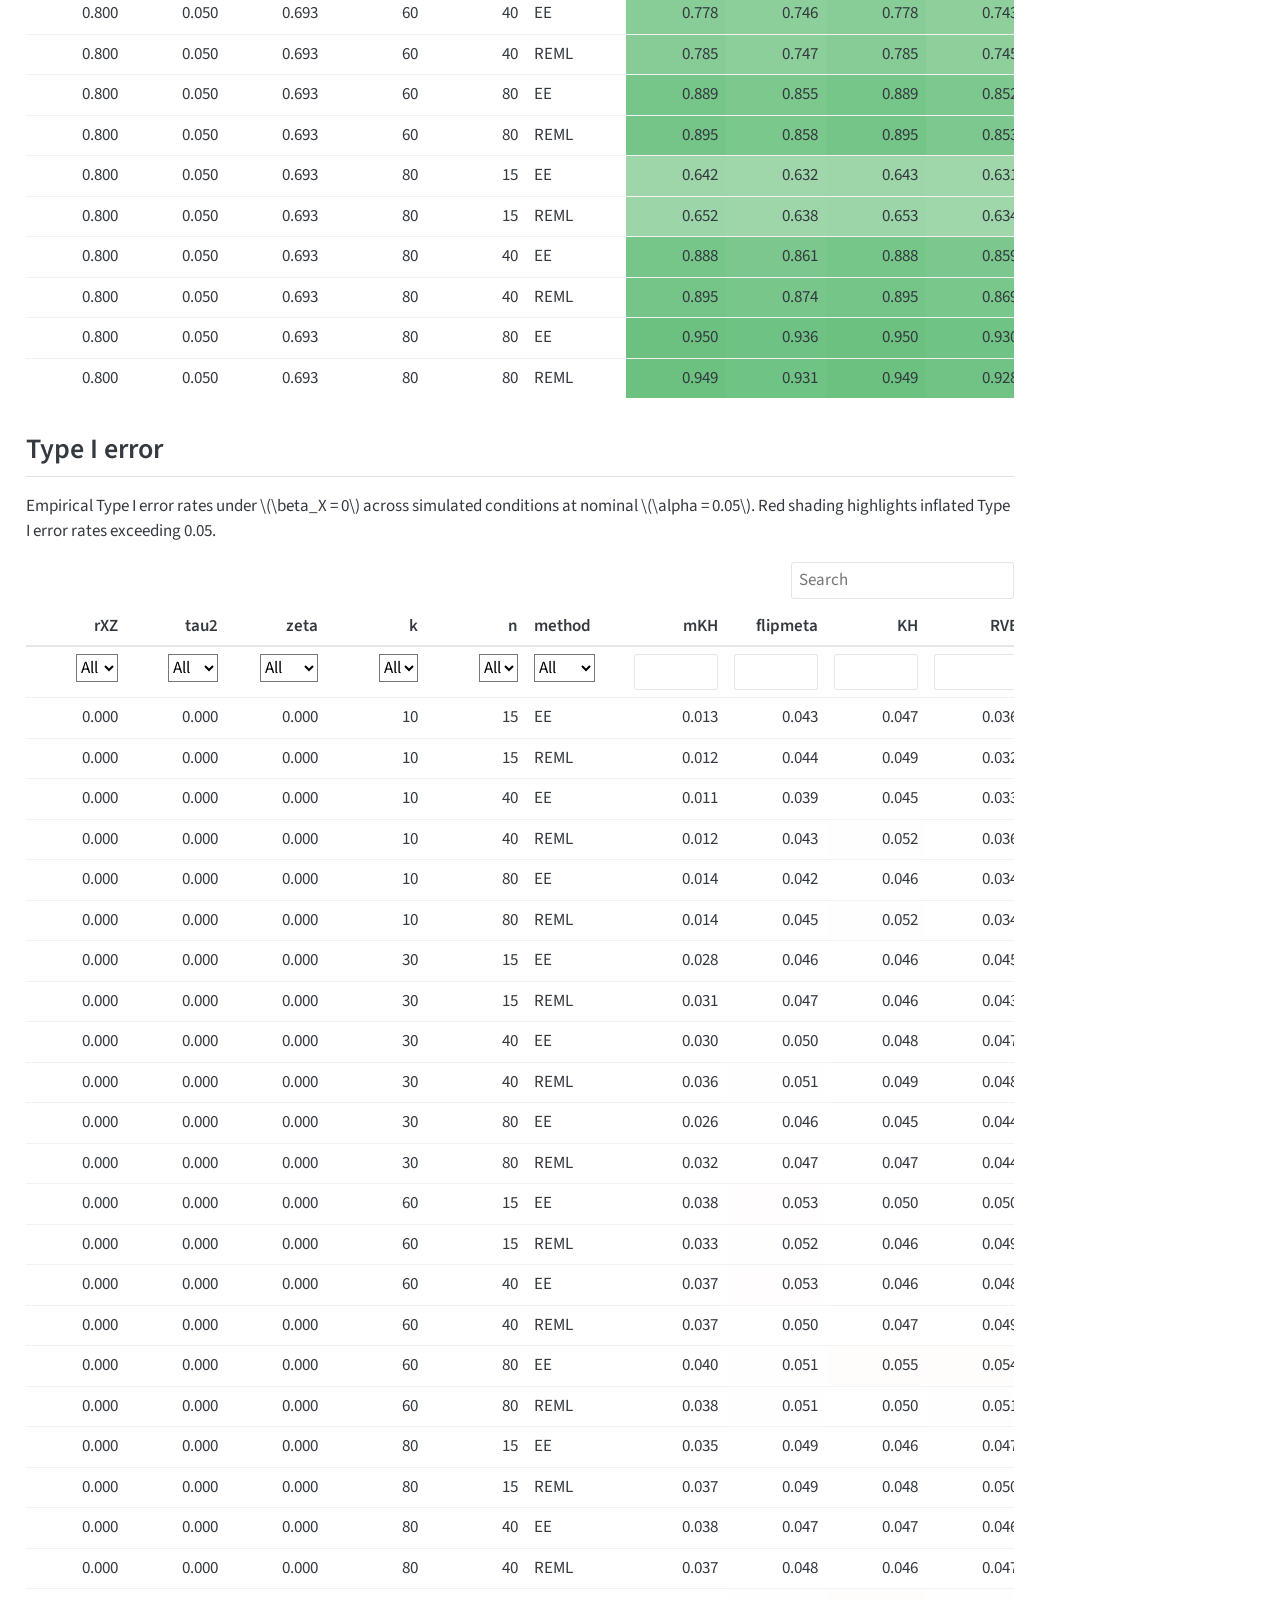
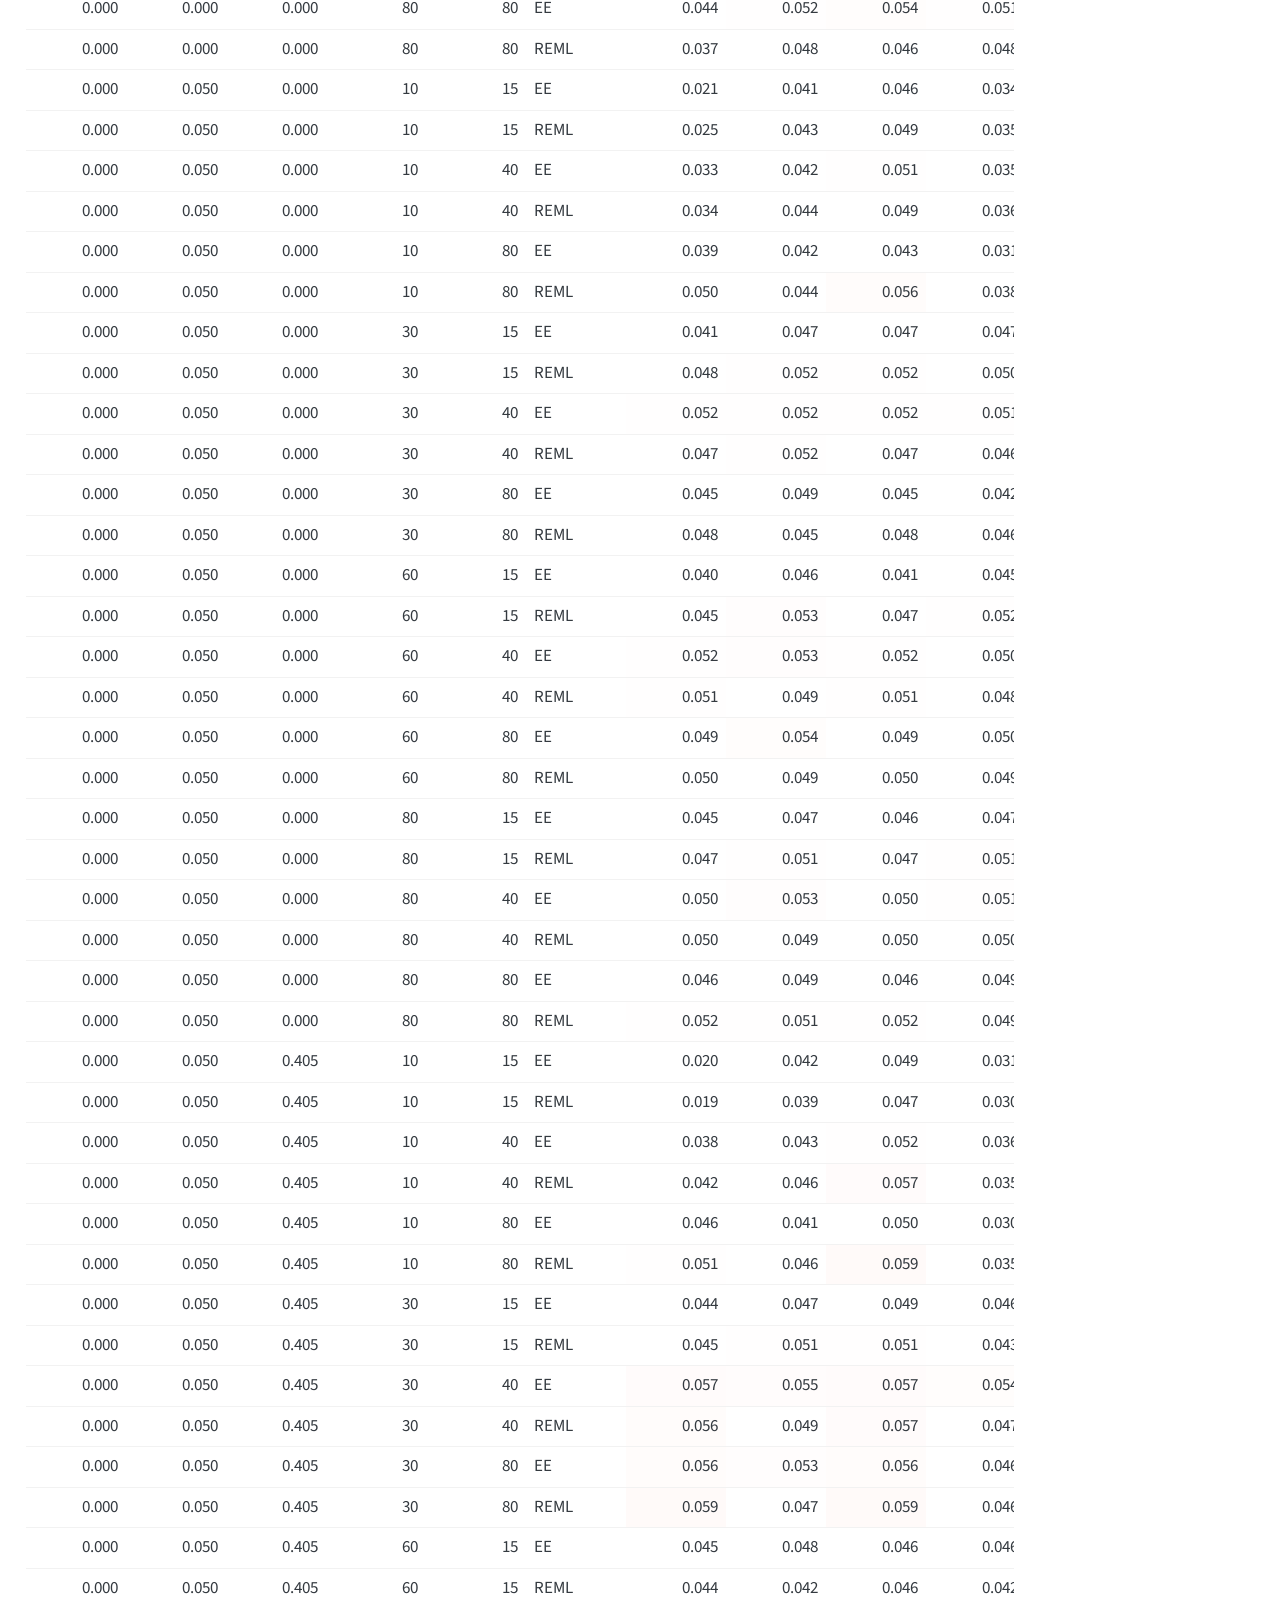
==== commit 3c5c2514: "update (submission)" ====
--- a/docs/paper/supplementary.html
+++ b/docs/paper/supplementary.html
@@ -230,7 +230,7 @@
 <tbody>
 <tr class="odd">
 <td style="text-align: left;">metafor::permutest()</td>
-<td style="text-align: center;">9.80</td>
+<td style="text-align: center;">10.67</td>
 </tr>
 <tr class="even">
 <td style="text-align: left;">flipmeta</td>
@@ -243,7 +243,7 @@
 </figure>
 </div>
 </div>
-<p>In this example, <code>metafor::permutest()</code> required approximately 9.8 seconds, compared with 0.12 seconds for <code>flipmeta</code> (see <a href="#tbl-computational-benchmark" class="quarto-xref">Table&nbsp;1</a>).</p>
+<p>In this example, <code>metafor::permutest()</code> required approximately 10.7 seconds, compared with 0.12 seconds for <code>flipmeta</code> (see <a href="#tbl-computational-benchmark" class="quarto-xref">Table&nbsp;1</a>).</p>
 </section>
 <section id="s3.-additional-simulation-results" class="level1">
 <h1>S3. Additional simulation results</h1>
